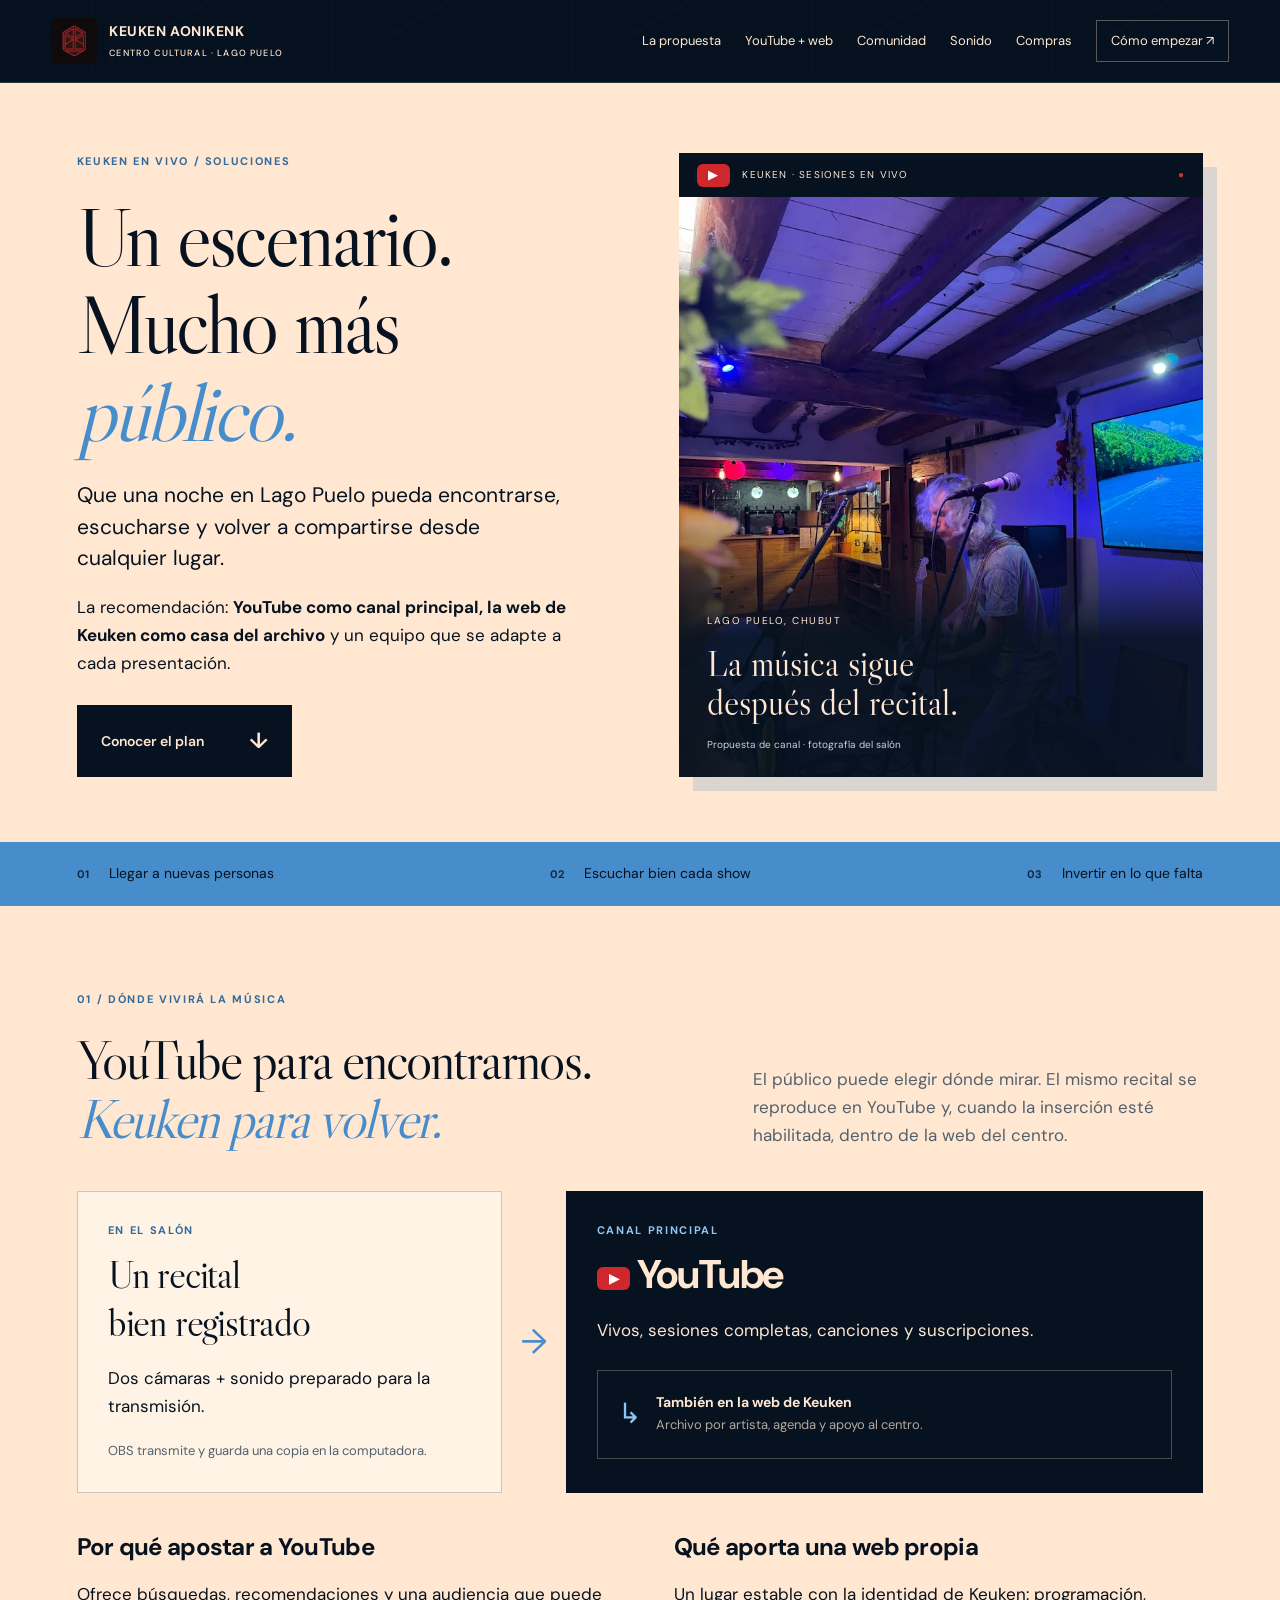
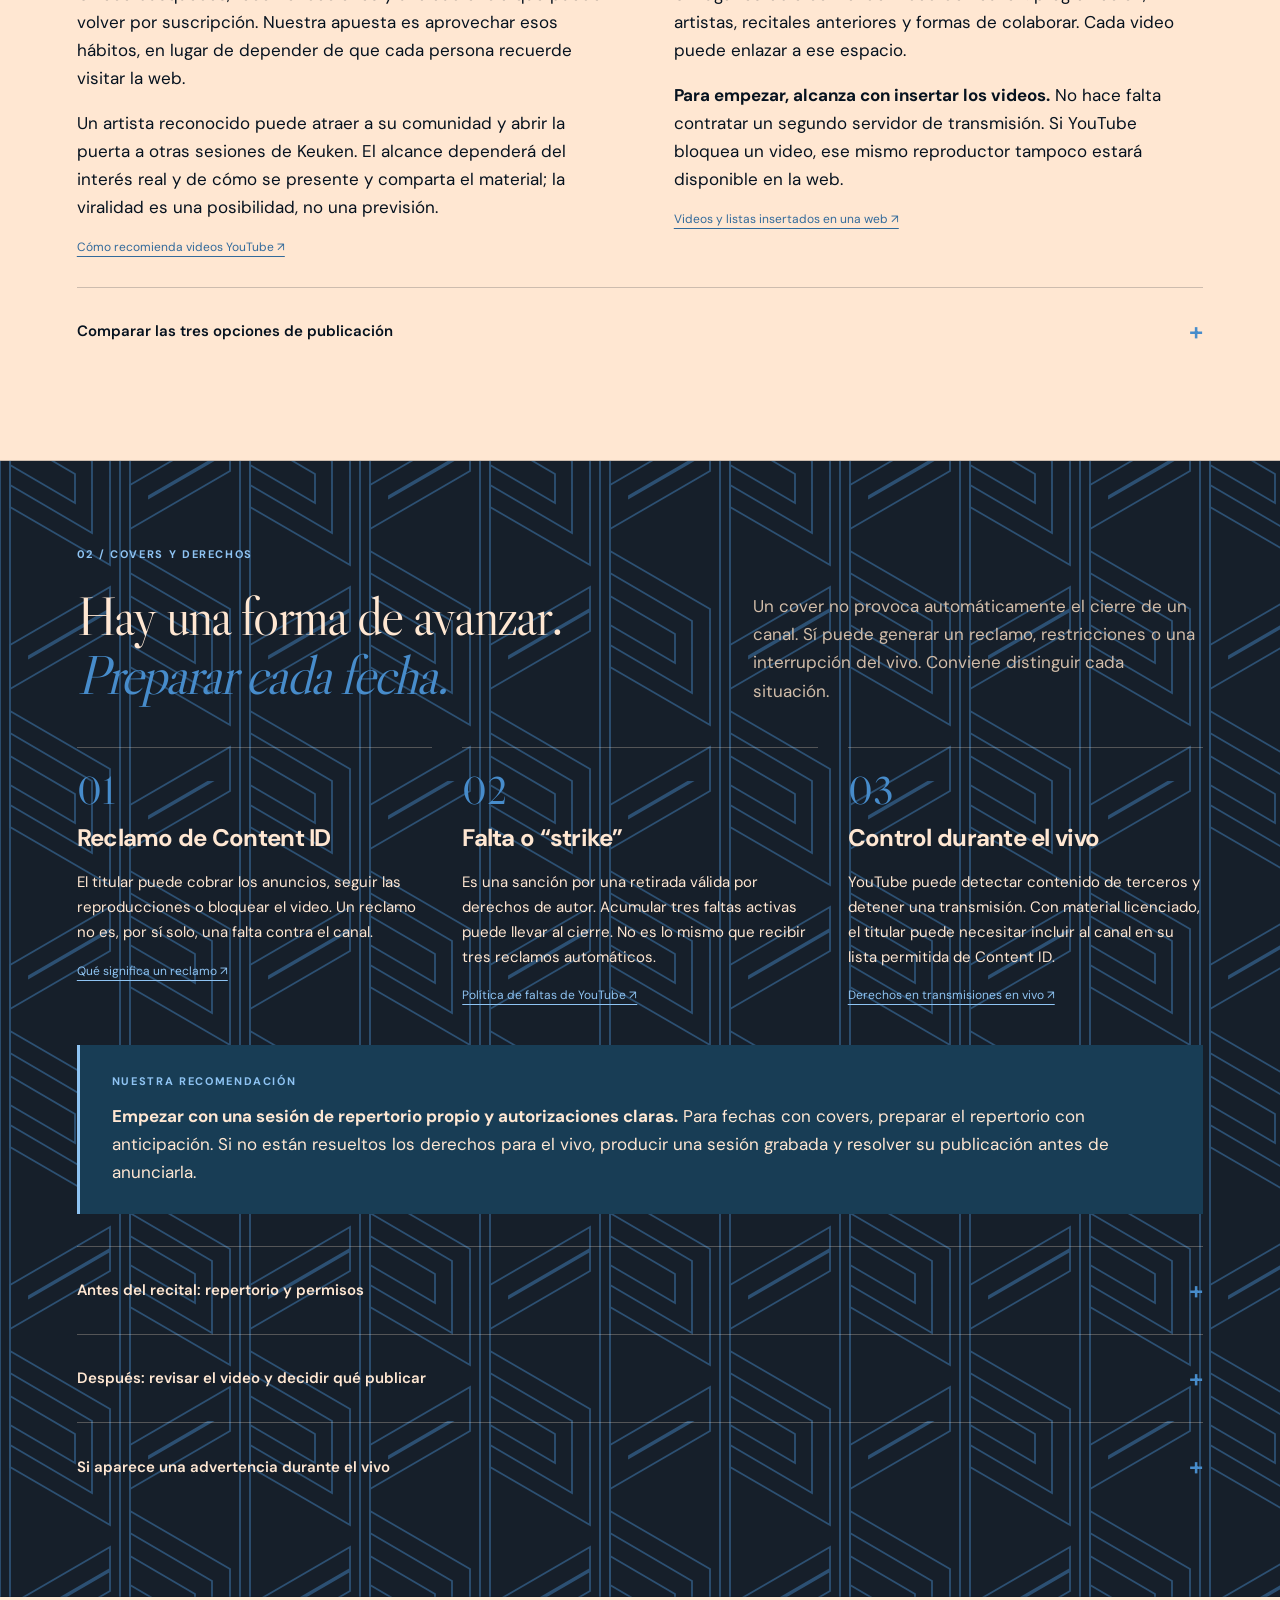
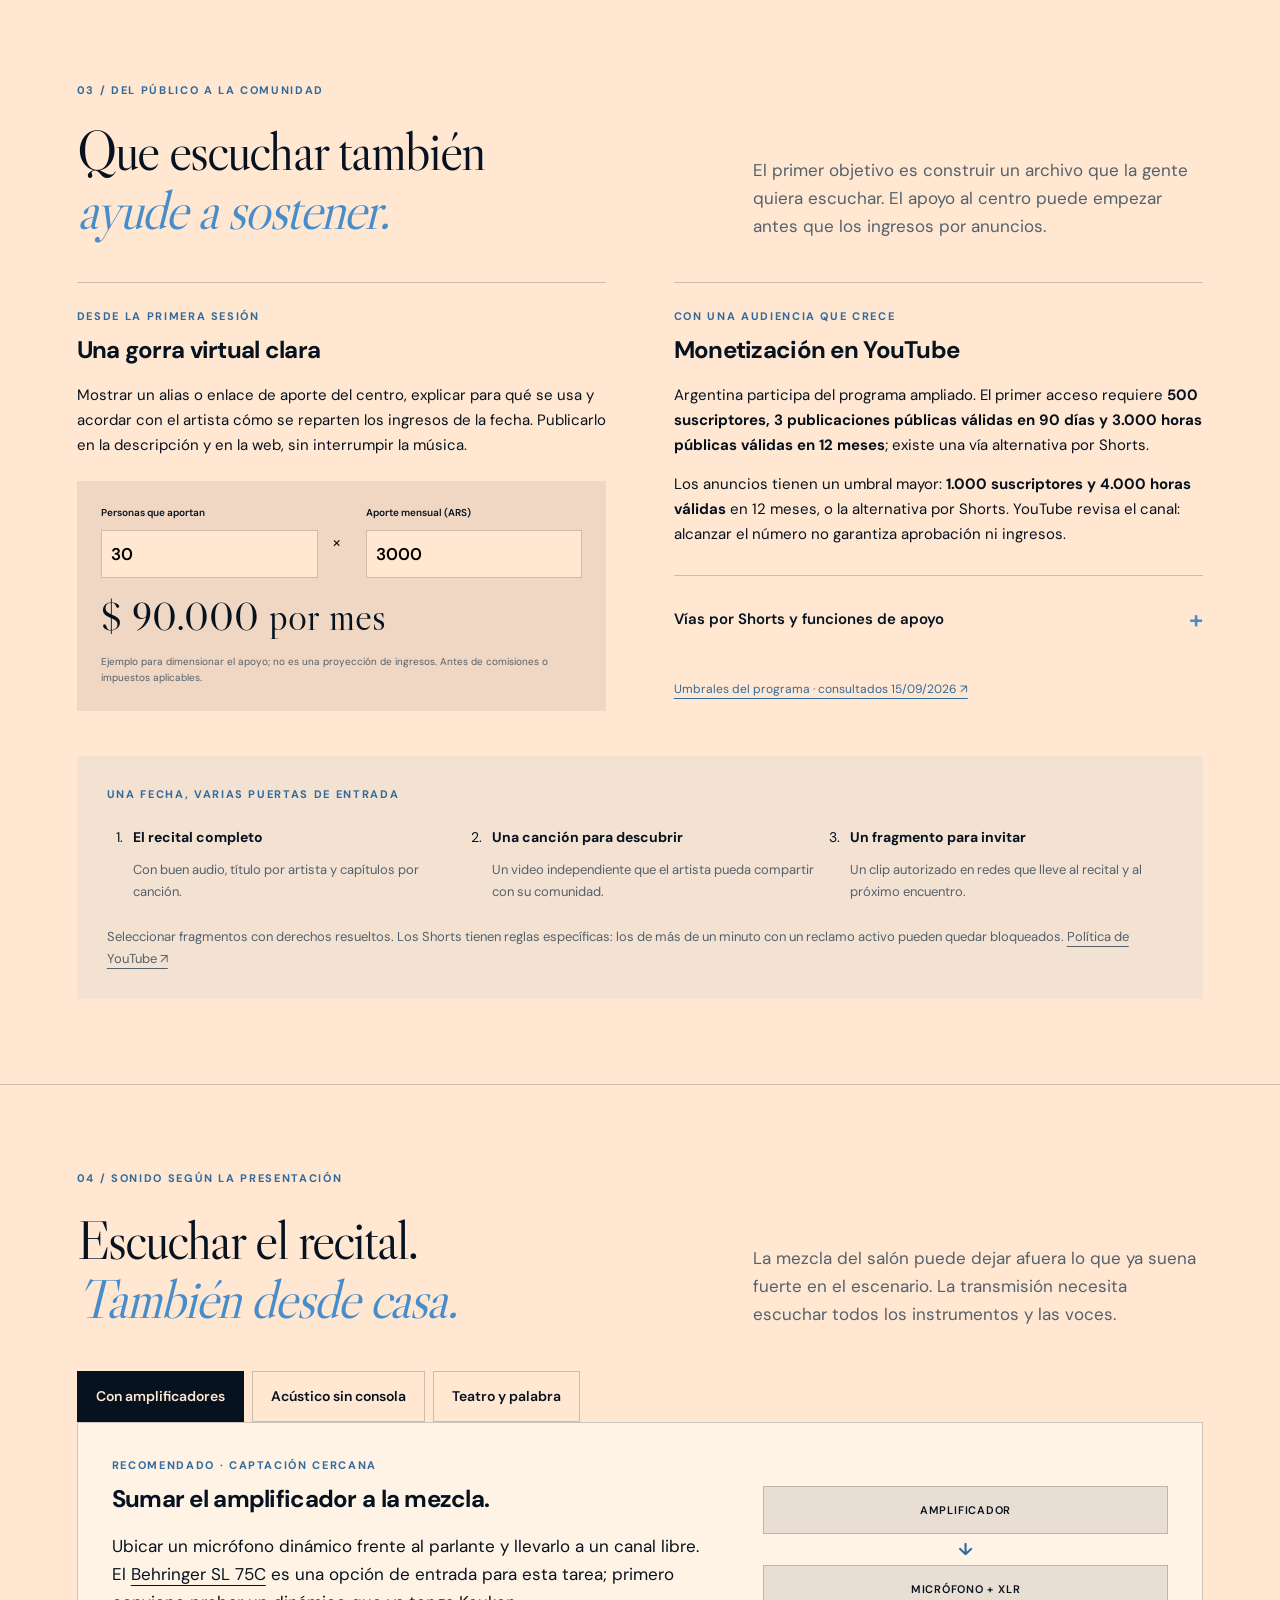
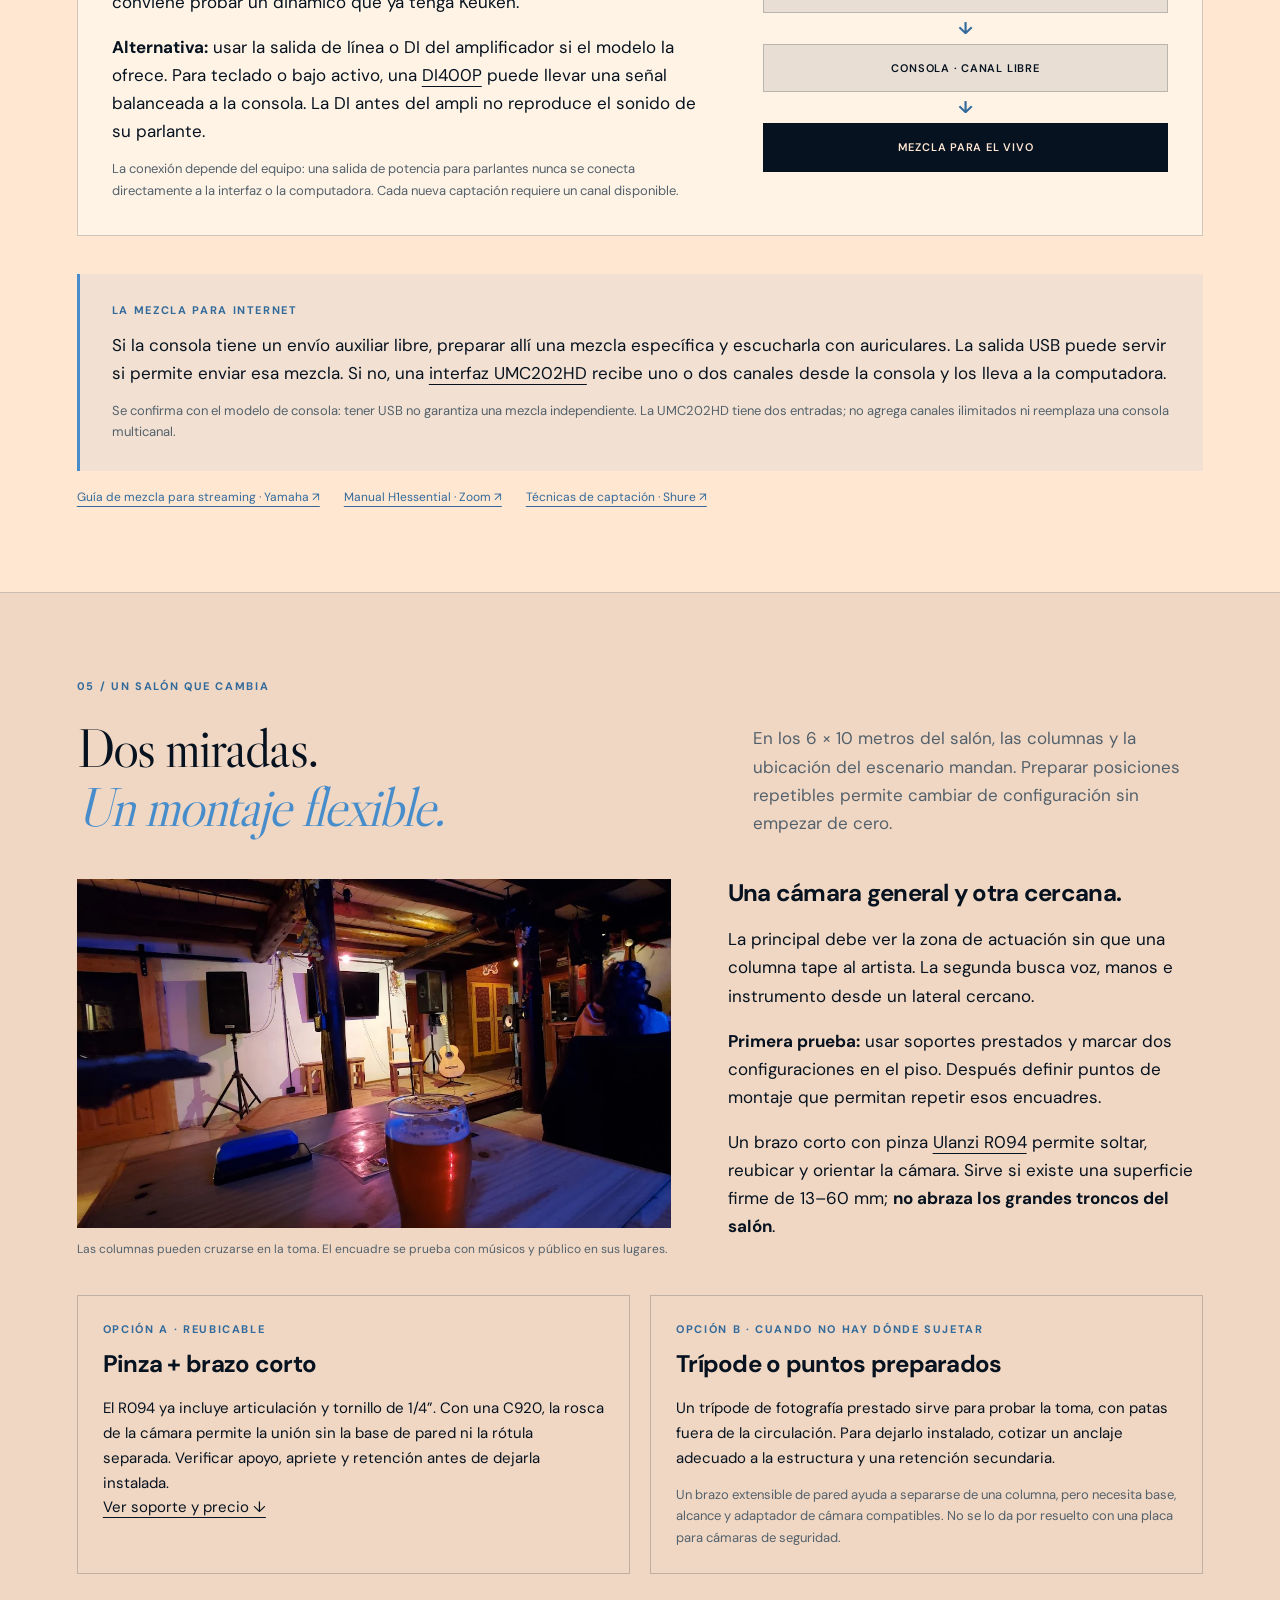
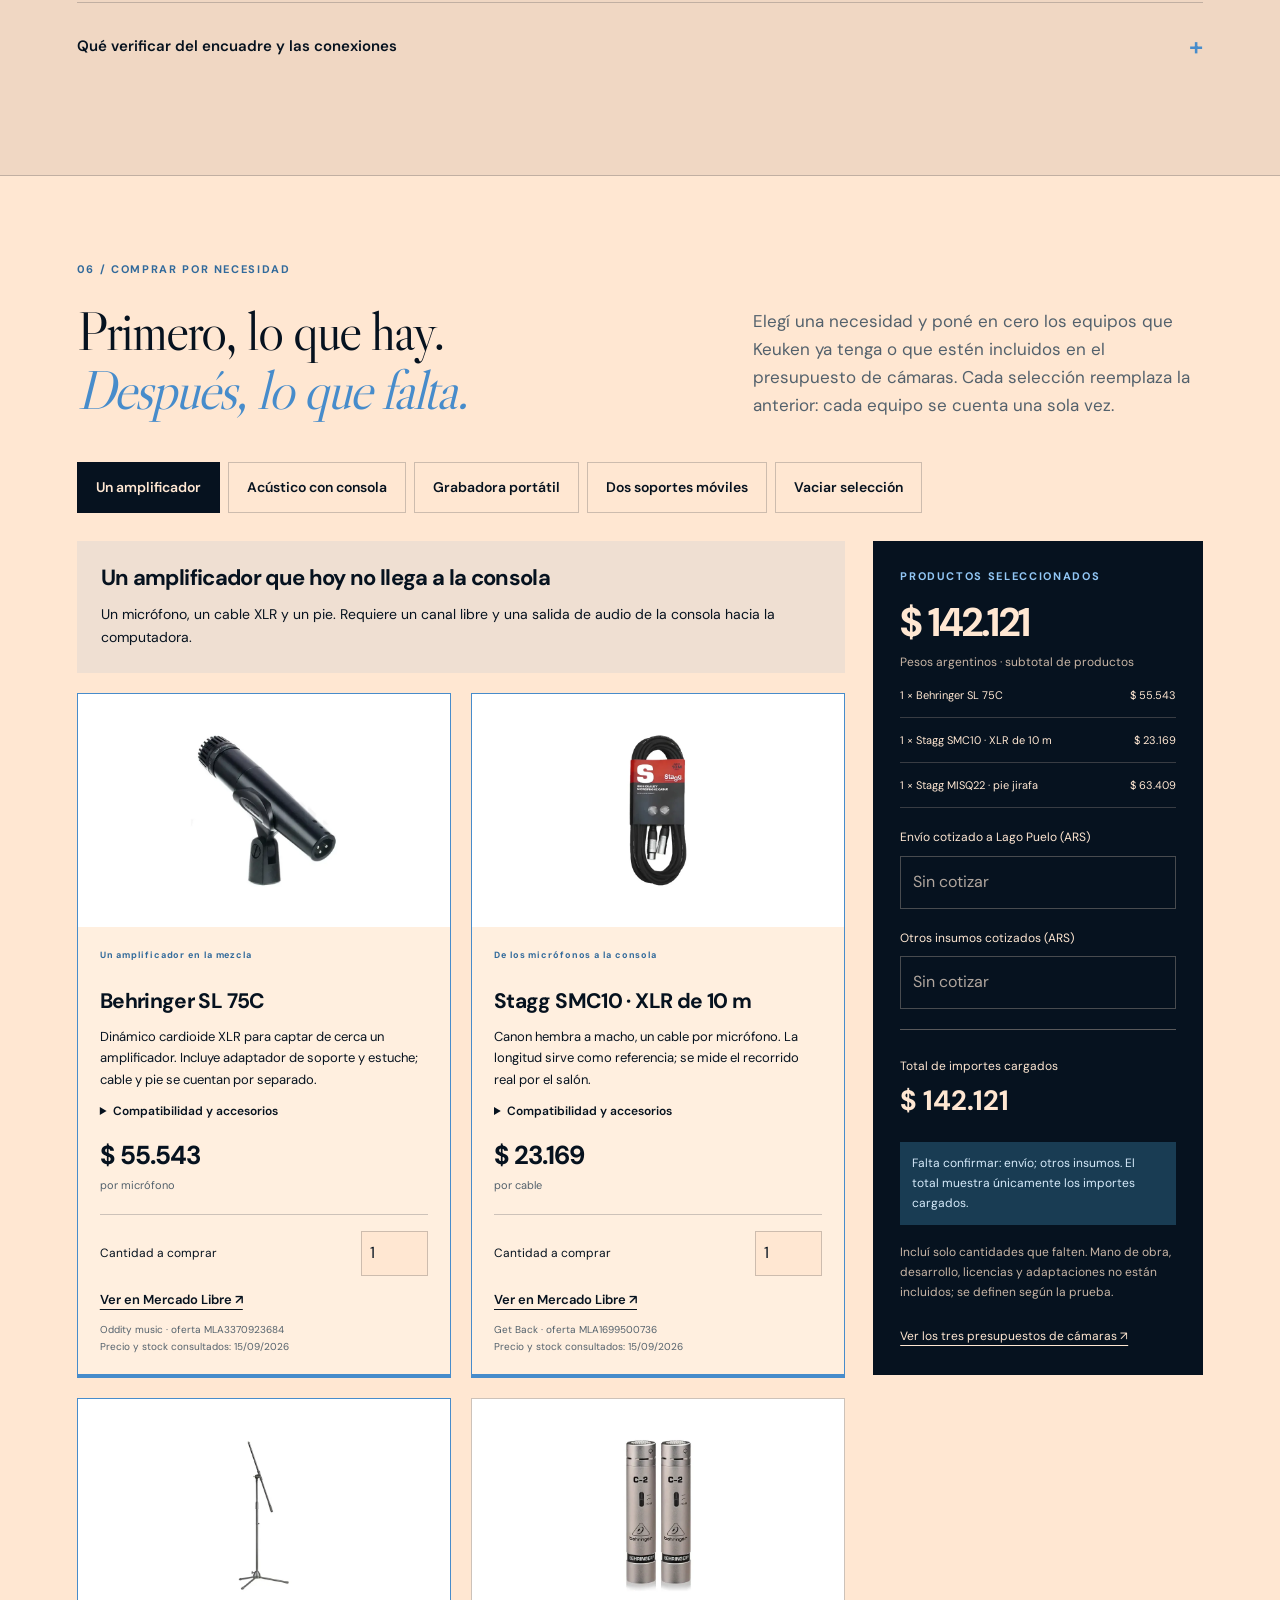
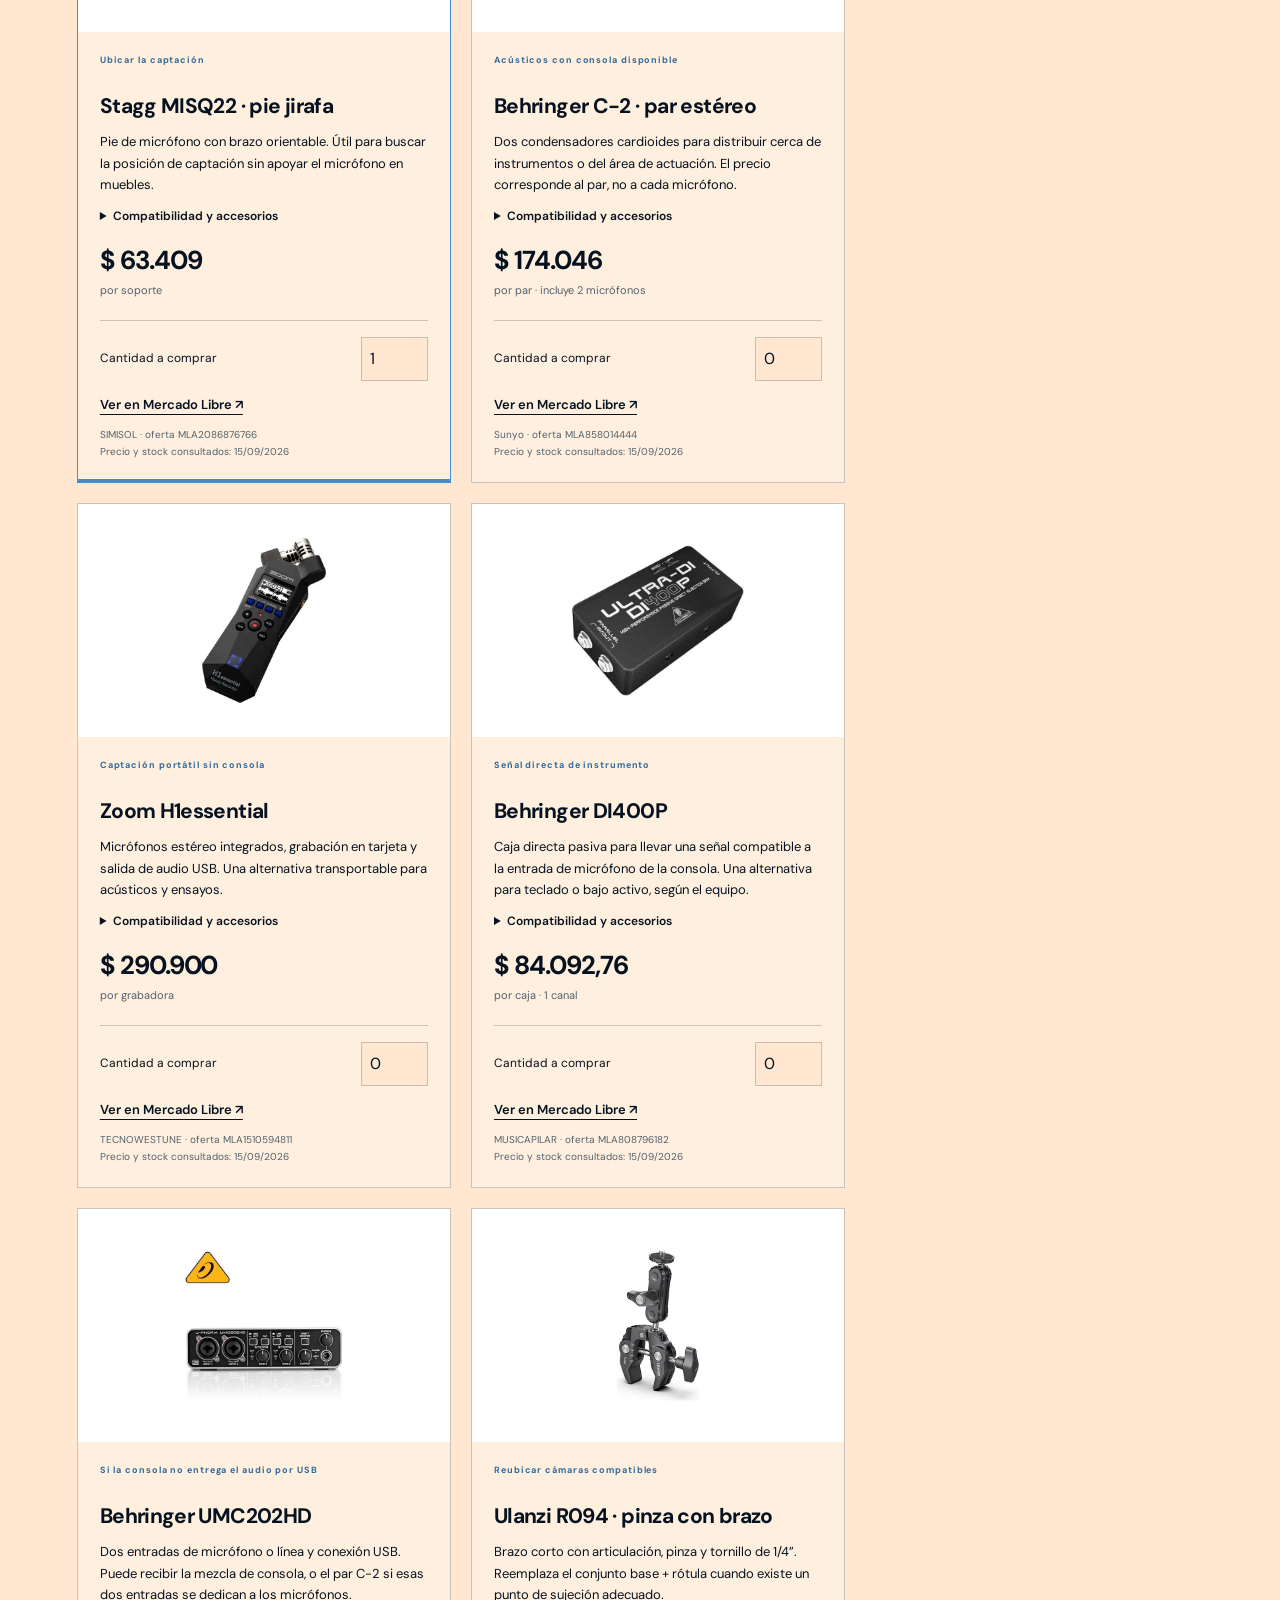
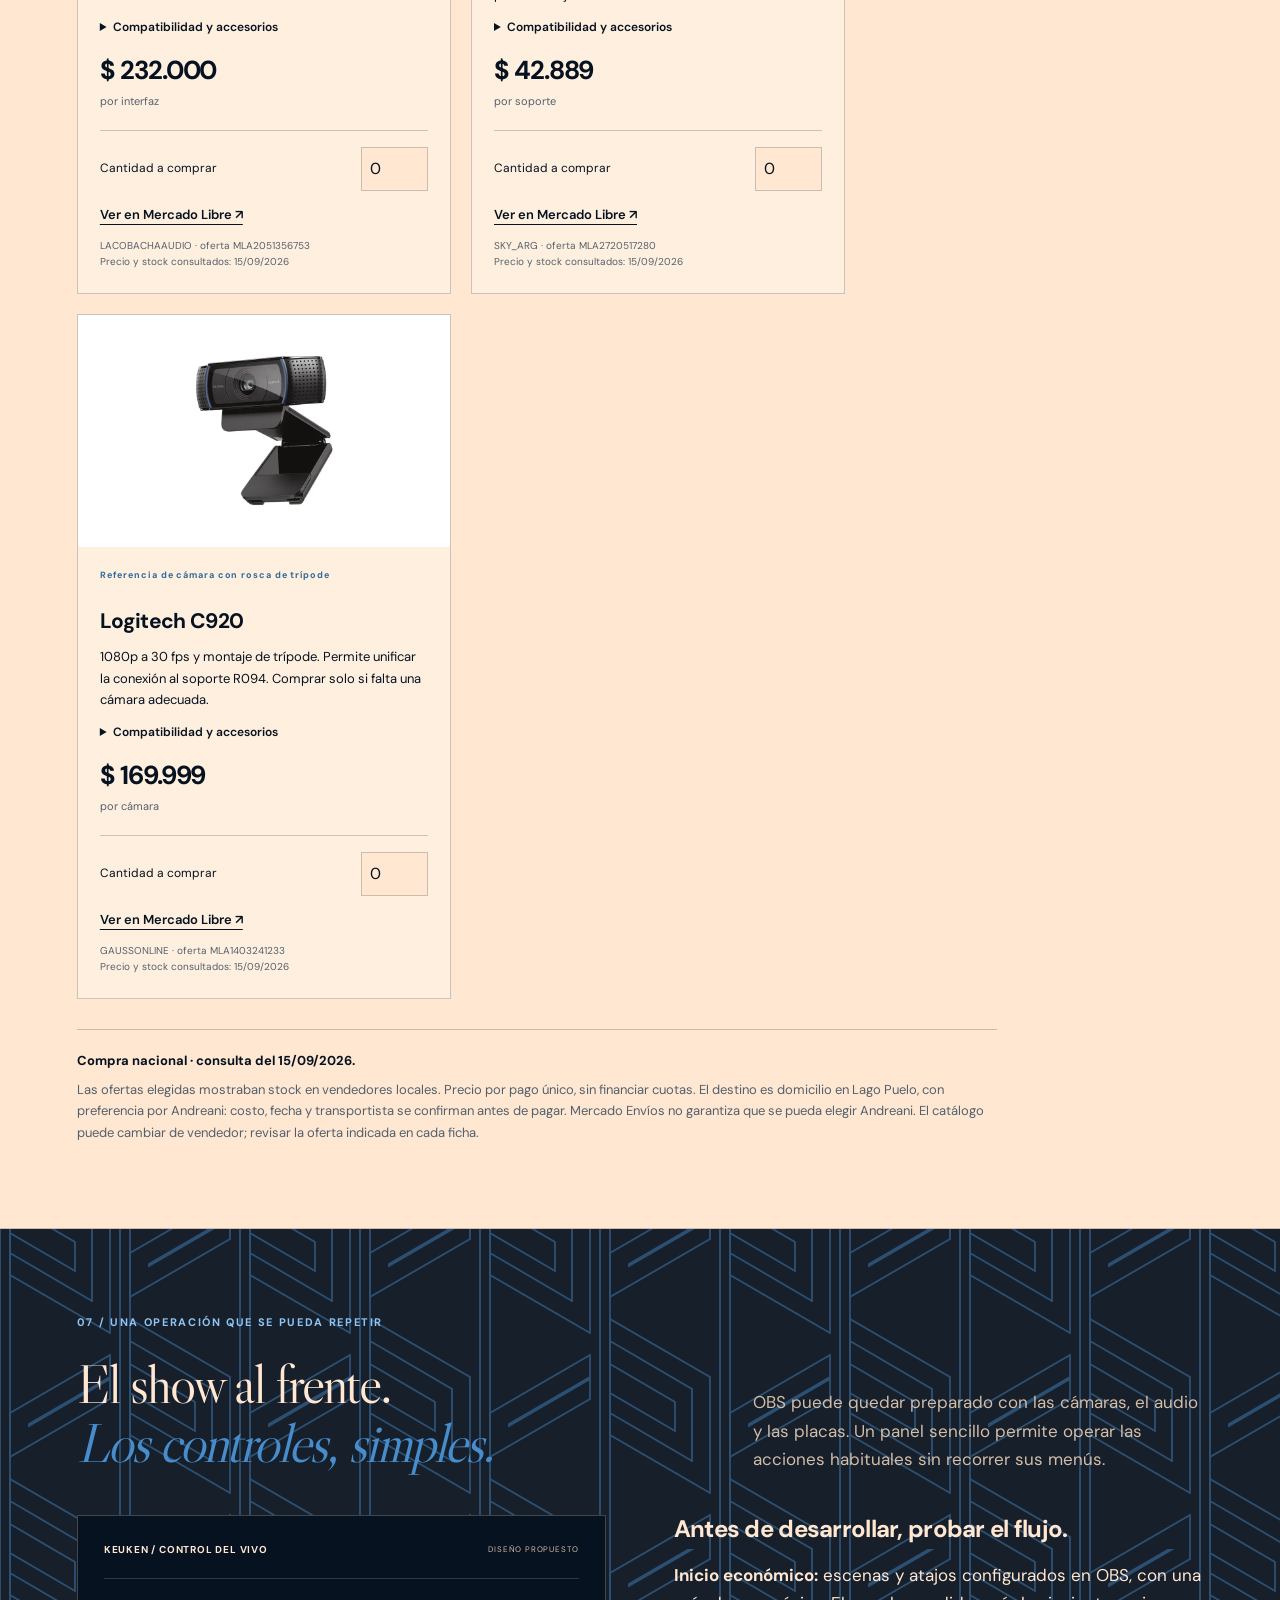
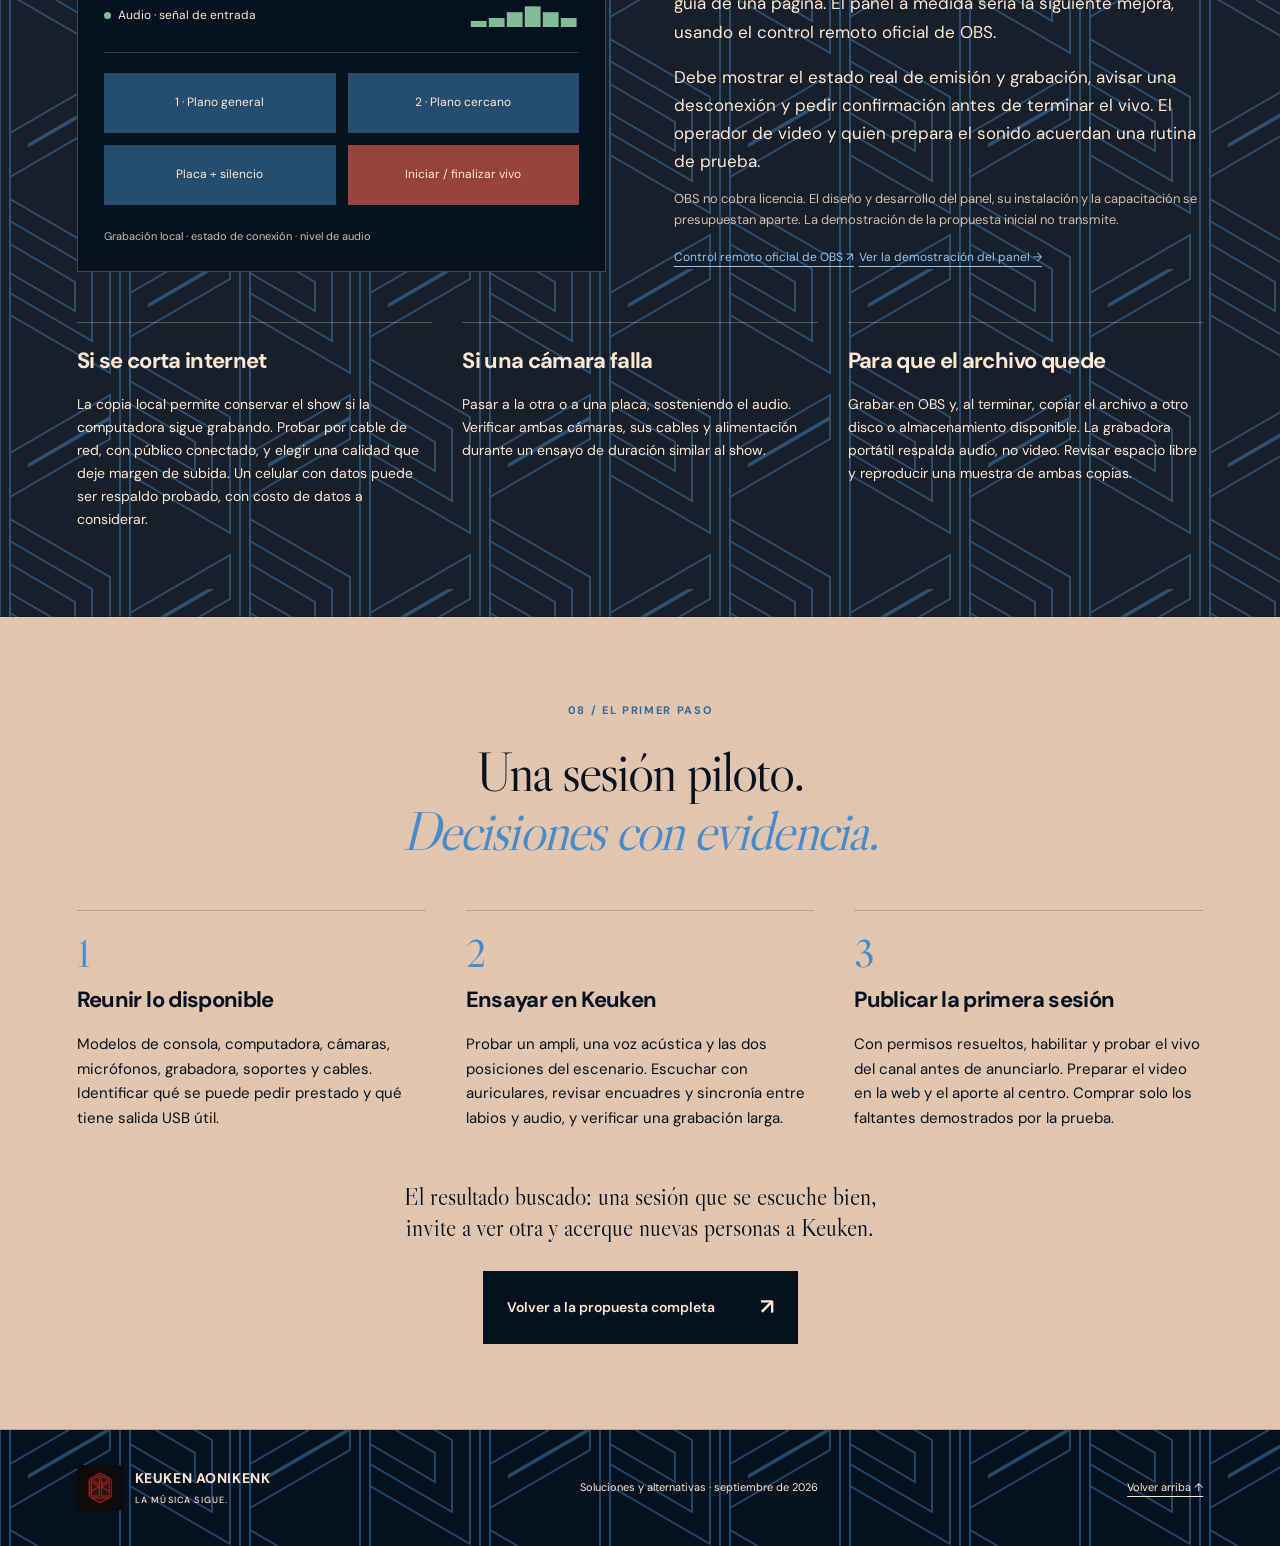
==== soluciones/index.html @ 09469217 "Add client solutions page with YouTube strategy and modular budgets" ====
<!doctype html>
<html lang="es">
<head>
  <meta charset="UTF-8"><meta name="viewport" content="width=device-width, initial-scale=1">
  <title>Keuken en vivo · Soluciones para empezar y crecer</title>
  <meta name="description" content="YouTube y la web de Keuken, sonido para cada presentación, cámaras móviles y compras por necesidad. Una propuesta para compartir la cultura de Lago Puelo.">
  <meta property="og:title" content="Keuken en vivo · Soluciones para empezar y crecer"><meta property="og:description" content="Un canal para llegar más lejos. Un plan para hacerlo posible."><meta property="og:image" content="https://nikoalerce.github.io/keuken-aonikenk-propuesta/assets/salon-show.webp">
  <link rel="icon" href="../assets/logo.jpg"><link rel="stylesheet" href="soluciones.css?v=20260915"><script src="soluciones.js?v=20260915" defer></script>
</head>
<body>
<a class="skip" href="#recomendacion">Ir a la recomendación</a>
<header class="site-header"><a class="brand" href="../"><img src="../assets/logo.jpg" alt=""><span>KEUKEN AONIKENK<small>CENTRO CULTURAL · LAGO PUELO</small></span></a><nav aria-label="Principal"><a href="../">La propuesta</a><a href="#destino">YouTube + web</a><a href="#comunidad">Comunidad</a><a href="#sonido">Sonido</a><a href="#compras">Compras</a><a class="nav-cta" href="#prueba">Cómo empezar ↗</a></nav></header>
<main>
  <section class="hero" id="recomendacion">
    <div class="hero-copy"><p class="eyebrow">KEUKEN EN VIVO / SOLUCIONES</p><h1>Un escenario.<br>Mucho más<br><em>público.</em></h1><p class="lead">Que una noche en Lago Puelo pueda encontrarse, escucharse y volver a compartirse desde cualquier lugar.</p><p>La recomendación: <strong>YouTube como canal principal, la web de Keuken como casa del archivo</strong> y un equipo que se adapte a cada presentación.</p><a class="button" href="#destino">Conocer el plan <span>↓</span></a></div>
    <figure class="hero-film"><div class="film-top"><span class="youtube-mark" aria-hidden="true">▶</span><span>KEUKEN · SESIONES EN VIVO</span><span class="film-dot" aria-hidden="true">●</span></div><img src="../assets/salon-show.webp" alt="Un músico se presenta en el escenario de Keuken, entre vigas de madera y luces de color"><figcaption><span>LAGO PUELO, CHUBUT</span><strong>La música sigue<br>después del recital.</strong><span class="film-tag">Propuesta de canal · fotografía del salón</span></figcaption></figure>
  </section>
  <div class="promise-strip"><span><b>01</b> Llegar a nuevas personas</span><span><b>02</b> Escuchar bien cada show</span><span><b>03</b> Invertir en lo que falta</span></div>

  <section class="section" id="destino">
    <div class="section-head"><div><p class="eyebrow">01 / DÓNDE VIVIRÁ LA MÚSICA</p><h2>YouTube para encontrarnos.<br><em>Keuken para volver.</em></h2></div><p>El público puede elegir dónde mirar. El mismo recital se reproduce en YouTube y, cuando la inserción esté habilitada, dentro de la web del centro.</p></div>
    <div class="distribution"><article class="distribution-origin"><span class="label">EN EL SALÓN</span><h3>Un recital<br>bien registrado</h3><p>Dos cámaras + sonido preparado para la transmisión.</p><span class="small">OBS transmite y guarda una copia en la computadora.</span></article><div class="distribution-arrow" aria-hidden="true">→</div><article class="distribution-main"><span class="label">CANAL PRINCIPAL</span><h3><span class="youtube-mark" aria-hidden="true">▶</span> YouTube</h3><p>Vivos, sesiones completas, canciones y suscripciones.</p><div class="mini-embed"><span aria-hidden="true">↳</span><div><b>También en la web de Keuken</b><span>Archivo por artista, agenda y apoyo al centro.</span></div></div></article></div>
    <div class="two-col reasoning"><div><h3>Por qué apostar a YouTube</h3><p>Ofrece búsquedas, recomendaciones y una audiencia que puede volver por suscripción. Nuestra apuesta es aprovechar esos hábitos, en lugar de depender de que cada persona recuerde visitar la web.</p><p>Un artista reconocido puede atraer a su comunidad y abrir la puerta a otras sesiones de Keuken. El alcance dependerá del interés real y de cómo se presente y comparta el material; la viralidad es una posibilidad, no una previsión.</p><a class="source" href="https://support.google.com/youtube/answer/16089387?hl=es" target="_blank" rel="noopener noreferrer">Cómo recomienda videos YouTube ↗</a></div><div><h3>Qué aporta una web propia</h3><p>Un lugar estable con la identidad de Keuken: programación, artistas, recitales anteriores y formas de colaborar. Cada video puede enlazar a ese espacio.</p><p><strong>Para empezar, alcanza con insertar los videos.</strong> No hace falta contratar un segundo servidor de transmisión. Si YouTube bloquea un video, ese mismo reproductor tampoco estará disponible en la web.</p><a class="source" href="https://support.google.com/youtube/answer/171780?hl=es" target="_blank" rel="noopener noreferrer">Videos y listas insertados en una web ↗</a></div></div>
    <details class="detail"><summary>Comparar las tres opciones de publicación <span>+</span></summary><div class="option-grid"><article><span class="label">INICIO MÍNIMO</span><h3>Solo YouTube</h3><p>Sin una tarifa de alojamiento de video para el canal. Rápido de poner en marcha; el archivo y la identidad dependen de la plataforma.</p></article><article class="recommended"><span class="label">RECOMENDADA</span><h3>YouTube + web</h3><p>Conserva la circulación en YouTube y reúne las sesiones en Keuken. La web agrega diseño y mantenimiento; insertar el video no duplica el costo de transmisión.</p></article><article><span class="label">UNA ETAPA POSTERIOR</span><h3>Video independiente</h3><p>Un proveedor como Cloudflare Stream permite un reproductor propio. Suma operación y cobro por almacenamiento y audiencia. Los derechos de la música siguen siendo necesarios.</p><p class="small">Ejemplo: 200 personas mirando 120 minutos = 24.000 minutos entregados, unos <b>USD 24</b> + un bloque de almacenamiento de <b>USD 5/mes</b>. Impuestos, desarrollo y reproducciones posteriores aparte.</p><a class="source" href="https://developers.cloudflare.com/stream/pricing/" target="_blank" rel="noopener noreferrer">Tarifas de Cloudflare Stream ↗</a></article></div></details>
  </section>

  <section class="section dark" id="derechos">
    <div class="section-head"><div><p class="eyebrow">02 / COVERS Y DERECHOS</p><h2>Hay una forma de avanzar.<br><em>Preparar cada fecha.</em></h2></div><p>Un cover no provoca automáticamente el cierre de un canal. Sí puede generar un reclamo, restricciones o una interrupción del vivo. Conviene distinguir cada situación.</p></div>
    <div class="rights-grid"><article><span class="number">01</span><h3>Reclamo de Content ID</h3><p>El titular puede cobrar los anuncios, seguir las reproducciones o bloquear el video. Un reclamo no es, por sí solo, una falta contra el canal.</p><a class="source" href="https://support.google.com/youtube/answer/6013276?hl=es" target="_blank" rel="noopener noreferrer">Qué significa un reclamo ↗</a></article><article><span class="number">02</span><h3>Falta o “strike”</h3><p>Es una sanción por una retirada válida por derechos de autor. Acumular tres faltas activas puede llevar al cierre. No es lo mismo que recibir tres reclamos automáticos.</p><a class="source" href="https://support.google.com/youtube/answer/2814000?hl=es" target="_blank" rel="noopener noreferrer">Política de faltas de YouTube ↗</a></article><article><span class="number">03</span><h3>Control durante el vivo</h3><p>YouTube puede detectar contenido de terceros y detener una transmisión. Con material licenciado, el titular puede necesitar incluir al canal en su lista permitida de Content ID.</p><a class="source" href="https://support.google.com/youtube/answer/3367684?hl=es-419" target="_blank" rel="noopener noreferrer">Derechos en transmisiones en vivo ↗</a></article></div>
    <div class="recommendation"><span class="label">NUESTRA RECOMENDACIÓN</span><p><strong>Empezar con una sesión de repertorio propio y autorizaciones claras.</strong> Para fechas con covers, preparar el repertorio con anticipación. Si no están resueltos los derechos para el vivo, producir una sesión grabada y resolver su publicación antes de anunciarla.</p></div>
    <div class="accordion-stack">
      <details class="detail"><summary>Antes del recital: repertorio y permisos <span>+</span></summary><div class="detail-body"><p>Pedir la lista de canciones e identificar originales, covers y pistas grabadas. Acordar con los artistas la grabación, publicación, fragmentos promocionales y eventual monetización; confirmar además los permisos de compositores, editoriales o dueños de las pistas cuando corresponda.</p><p>La autorización del intérprete no siempre cubre la composición. Incluso una canción propia puede estar registrada por una distribuidora: coordinar también con ella la transmisión. Para la espera y el intervalo, usar música propia autorizada o una licencia adecuada.</p><a class="source" href="https://support.google.com/youtube/answer/2490020?hl=es" target="_blank" rel="noopener noreferrer">Derechos necesarios para monetizar ↗</a></div></details>
      <details class="detail"><summary>Después: revisar el video y decidir qué publicar <span>+</span></summary><div class="detail-body"><p>Subir la grabación autorizada como privada, revisar las comprobaciones de YouTube y mirar las restricciones antes de publicarla. Ese chequeo ayuda a detectar problemas, pero no concede una licencia ni impide futuros reclamos.</p><p>Si un reclamo válido permite que el video siga visible, puede convenir conservarlo aunque los anuncios beneficien al titular. Si está bloqueado, resolver permisos o retirar el tramo afectado. Impugnar solo con fundamentos y documentación.</p><p>Algunos covers pueden compartir ingresos si el canal está en el programa de socios y el editor los declara aptos. No se aplica a todos los covers ni garantiza permiso para transmitirlos en vivo.</p><a class="source" href="https://support.google.com/youtube/answer/3301938?hl=es" target="_blank" rel="noopener noreferrer">Ingresos compartidos en covers ↗</a> <a class="source" href="https://support.google.com/youtubecreatorstudio/answer/57407?hl=es" target="_blank" rel="noopener noreferrer">Comprobaciones al subir videos ↗</a></div></details>
      <details class="detail"><summary>Si aparece una advertencia durante el vivo <span>+</span></summary><div class="detail-body"><p>El operador pasa a una placa de pausa y corta el audio del contenido señalado. Revisa YouTube Studio y continúa únicamente cuando la situación se haya resuelto. La grabación local se conserva para evaluar después qué puede publicarse.</p><p>Desactivar los anuncios, dar crédito al autor o emitir desde otra web no reemplaza los permisos. La solución propuesta es gestionar el repertorio y los derechos.</p><a class="source" href="https://support.google.com/youtube/answer/2797449?hl=es" target="_blank" rel="noopener noreferrer">Mitos sobre derechos de autor ↗</a></div></details>
    </div>
  </section>

  <section class="section" id="comunidad">
    <div class="section-head"><div><p class="eyebrow">03 / DEL PÚBLICO A LA COMUNIDAD</p><h2>Que escuchar también<br><em>ayude a sostener.</em></h2></div><p>El primer objetivo es construir un archivo que la gente quiera escuchar. El apoyo al centro puede empezar antes que los ingresos por anuncios.</p></div>
    <div class="funding-grid"><article><span class="label">DESDE LA PRIMERA SESIÓN</span><h3>Una gorra virtual clara</h3><p>Mostrar un alias o enlace de aporte del centro, explicar para qué se usa y acordar con el artista cómo se reparten los ingresos de la fecha. Publicarlo en la descripción y en la web, sin interrumpir la música.</p><div class="funding-calc"><label for="supporters">Personas que aportan<input id="supporters" type="number" min="0" max="100000" step="1" value="30"></label><span aria-hidden="true">×</span><label for="contribution">Aporte mensual (ARS)<input id="contribution" type="number" min="0" max="1000000" step="100" value="3000"></label><output id="support-total">$90.000 por mes</output><small>Ejemplo para dimensionar el apoyo; no es una proyección de ingresos. Antes de comisiones o impuestos aplicables.</small></div></article><article><span class="label">CON UNA AUDIENCIA QUE CRECE</span><h3>Monetización en YouTube</h3><p>Argentina participa del programa ampliado. El primer acceso requiere <strong>500 suscriptores, 3 publicaciones públicas válidas en 90 días y 3.000 horas públicas válidas en 12 meses</strong>; existe una vía alternativa por Shorts.</p><p>Los anuncios tienen un umbral mayor: <strong>1.000 suscriptores y 4.000 horas válidas</strong> en 12 meses, o la alternativa por Shorts. YouTube revisa el canal: alcanzar el número no garantiza aprobación ni ingresos.</p><details class="detail"><summary>Vías por Shorts y funciones de apoyo <span>+</span></summary><div class="detail-body"><p>Acceso inicial: 500 suscriptores, 3 publicaciones válidas en 90 días y 3 millones de vistas de Shorts válidas en 90 días. Para anuncios: 1.000 suscriptores y 10 millones de vistas de Shorts válidas en 90 días.</p><p>Super Chat, miembros y otras funciones tienen requisitos adicionales. Los canales con muchos videos reclamados por música pueden no ser aptos para membresías. Conviene sostener también contenido original autorizado y aportes externos.</p><a class="source" href="https://support.google.com/youtube/answer/7636690?hl=es" target="_blank" rel="noopener noreferrer">Requisitos para miembros del canal ↗</a></div></details><a class="source" href="https://support.google.com/youtube/answer/13429240?hl=es" target="_blank" rel="noopener noreferrer">Umbrales del programa · consultados 15/09/2026 ↗</a></article></div>
    <div class="release-plan"><span class="label">UNA FECHA, VARIAS PUERTAS DE ENTRADA</span><ol><li><b>El recital completo</b><span>Con buen audio, título por artista y capítulos por canción.</span></li><li><b>Una canción para descubrir</b><span>Un video independiente que el artista pueda compartir con su comunidad.</span></li><li><b>Un fragmento para invitar</b><span>Un clip autorizado en redes que lleve al recital y al próximo encuentro.</span></li></ol><p class="small">Seleccionar fragmentos con derechos resueltos. Los Shorts tienen reglas específicas: los de más de un minuto con un reclamo activo pueden quedar bloqueados. <a href="https://support.google.com/youtube/answer/6013276?hl=es" target="_blank" rel="noopener noreferrer">Política de YouTube ↗</a></p></div>
  </section>

  <section class="section" id="sonido">
    <div class="section-head"><div><p class="eyebrow">04 / SONIDO SEGÚN LA PRESENTACIÓN</p><h2>Escuchar el recital.<br><em>También desde casa.</em></h2></div><p>La mezcla del salón puede dejar afuera lo que ya suena fuerte en el escenario. La transmisión necesita escuchar todos los instrumentos y las voces.</p></div>
    <div class="audio-tabs" role="tablist" aria-label="Tipo de presentación"><button type="button" id="tab-amplis" role="tab" aria-selected="true" aria-controls="audio-amplis" data-audio="amplis">Con amplificadores</button><button type="button" id="tab-acustico" role="tab" aria-selected="false" tabindex="-1" aria-controls="audio-acustico" data-audio="acustico">Acústico sin consola</button><button type="button" id="tab-teatro" role="tab" aria-selected="false" tabindex="-1" aria-controls="audio-teatro" data-audio="teatro">Teatro y palabra</button></div>
    <article class="audio-panel" id="audio-amplis" role="tabpanel" aria-labelledby="tab-amplis"><div><span class="label">RECOMENDADO · CAPTACIÓN CERCANA</span><h3>Sumar el amplificador a la mezcla.</h3><p>Ubicar un micrófono dinámico frente al parlante y llevarlo a un canal libre. El <a href="#producto-sl75c">Behringer SL 75C</a> es una opción de entrada para esta tarea; primero conviene probar un dinámico que ya tenga Keuken.</p><p><strong>Alternativa:</strong> usar la salida de línea o DI del amplificador si el modelo la ofrece. Para teclado o bajo activo, una <a href="#producto-di400p">DI400P</a> puede llevar una señal balanceada a la consola. La DI antes del ampli no reproduce el sonido de su parlante.</p><p class="small">La conexión depende del equipo: una salida de potencia para parlantes nunca se conecta directamente a la interfaz o la computadora. Cada nueva captación requiere un canal disponible.</p></div><div class="sound-route" aria-label="Recorrido del audio"><span>AMPLIFICADOR</span><b>↓</b><span>MICRÓFONO + XLR</span><b>↓</b><span>CONSOLA · CANAL LIBRE</span><b>↓</b><span class="route-final">MEZCLA PARA EL VIVO</span></div></article>
    <article class="audio-panel" id="audio-acustico" role="tabpanel" aria-labelledby="tab-acustico" hidden><div><span class="label">RECOMENDADO · EQUIPO PRESTADO PARA LA PRUEBA</span><h3>Capturar el encuentro, cerca de los músicos.</h3><p>Probar una grabadora estéreo delante de la presentación, lejos de la barra y de las conversaciones. La <a href="#producto-h1">Zoom H1essential</a> puede enviar audio por USB a la computadora y grabar en su tarjeta al mismo tiempo.</p><p><strong>Alternativa si ya hay consola:</strong> un <a href="#producto-c2">par Behringer C-2</a>, con dos entradas de micrófono y alimentación phantom de 48 V. Permite ubicar las captaciones por separado; requiere cables y soportes.</p><p class="small">No se compran las dos opciones para resolver la misma necesidad. La grabadora necesita tarjeta compatible, cable USB de datos, alimentación y un soporte; se revisa qué accesorios ya hay.</p></div><div class="sound-route"><span>MÚSICOS EN ACÚSTICO</span><b>↓</b><span>GRABADORA ESTÉREO CERCANA</span><b>↓</b><span class="route-final">USB → OBS</span><span>TARJETA → COPIA DE AUDIO</span></div></article>
    <article class="audio-panel" id="audio-teatro" role="tabpanel" aria-labelledby="tab-teatro" hidden><div><span class="label">RECOMENDADO · ENSAYAR CON LA OBRA</span><h3>La prioridad es entender cada palabra.</h3><p>Para narración en un punto fijo, aprovechar un micrófono cercano. En una escena con movimiento, probar el <a href="#producto-c2">par C-2</a> o una <a href="#producto-h1">grabadora estéreo</a> cerca del área de actuación y escuchar la grabación con auriculares.</p><p><strong>Si las voces quedan lejos:</strong> alquilar o pedir prestados micrófonos de diadema o solapa adecuados para esa obra. Elegirlos según cantidad de actores y movimiento; no comprar un sistema inalámbrico genérico antes de ese ensayo.</p><p class="small">Un micrófono ambiente registra el entorno; no separa mágicamente la voz del público ni de la reverberación. Si la palabra no se entiende en la prueba, esa captación no alcanza.</p></div><div class="sound-route"><span>ENSAYO CON VOCES REALES</span><b>↓</b><span>MICRÓFONOS CERCA DE LA ACCIÓN</span><b>↓</b><span>ESCUCHA CON AURICULARES</span><b>↓</b><span class="route-final">AJUSTAR O ALQUILAR SEGÚN LA OBRA</span></div></article>
    <div class="recommendation light"><span class="label">LA MEZCLA PARA INTERNET</span><p>Si la consola tiene un envío auxiliar libre, preparar allí una mezcla específica y escucharla con auriculares. La salida USB puede servir si permite enviar esa mezcla. Si no, una <a href="#producto-umc">interfaz UMC202HD</a> recibe uno o dos canales desde la consola y los lleva a la computadora.</p><p class="small">Se confirma con el modelo de consola: tener USB no garantiza una mezcla independiente. La UMC202HD tiene dos entradas; no agrega canales ilimitados ni reemplaza una consola multicanal.</p></div>
    <p class="sources-row"><a class="source" href="https://www.yamaha.com/US/houseofworship/downloadables/Audio-System-How-to-Guides/Livestream-Sound-Guide.pdf" target="_blank" rel="noopener noreferrer">Guía de mezcla para streaming · Yamaha ↗</a><a class="source" href="https://zoomcorp.com/media/documents/E_H1essential_rev2.pdf" target="_blank" rel="noopener noreferrer">Manual H1essential · Zoom ↗</a><a class="source" href="https://www.shure.com/damfiles/default/global/documents/publications/en/performance-production/microphone_techniques_for_recording_english.pdf-bb0469316afdb6118691d2f3f5e3ff01.pdf" target="_blank" rel="noopener noreferrer">Técnicas de captación · Shure ↗</a></p>
  </section>

  <section class="section tinted" id="montaje">
    <div class="section-head"><div><p class="eyebrow">05 / UN SALÓN QUE CAMBIA</p><h2>Dos miradas.<br><em>Un montaje flexible.</em></h2></div><p>En los 6 × 10 metros del salón, las columnas y la ubicación del escenario mandan. Preparar posiciones repetibles permite cambiar de configuración sin empezar de cero.</p></div>
    <div class="mount-grid"><figure class="venue-photo"><img src="../assets/salon-publico.webp" alt="Vista real del escenario desde las mesas de Keuken, con columnas de madera entre el público y los músicos" loading="lazy"><figcaption>Las columnas pueden cruzarse en la toma. El encuadre se prueba con músicos y público en sus lugares.</figcaption></figure><div><h3>Una cámara general y otra cercana.</h3><p>La principal debe ver la zona de actuación sin que una columna tape al artista. La segunda busca voz, manos e instrumento desde un lateral cercano.</p><p><strong>Primera prueba:</strong> usar soportes prestados y marcar dos configuraciones en el piso. Después definir puntos de montaje que permitan repetir esos encuadres.</p><p>Un brazo corto con pinza <a href="#producto-r094">Ulanzi R094</a> permite soltar, reubicar y orientar la cámara. Sirve si existe una superficie firme de 13–60 mm; <strong>no abraza los grandes troncos del salón</strong>.</p></div></div>
    <div class="mount-options"><article><span class="label">OPCIÓN A · REUBICABLE</span><h3>Pinza + brazo corto</h3><p>El R094 ya incluye articulación y tornillo de 1/4”. Con una C920, la rosca de la cámara permite la unión sin la base de pared ni la rótula separada. Verificar apoyo, apriete y retención antes de dejarla instalada.</p><a href="#producto-r094">Ver soporte y precio ↓</a></article><article><span class="label">OPCIÓN B · CUANDO NO HAY DÓNDE SUJETAR</span><h3>Trípode o puntos preparados</h3><p>Un trípode de fotografía prestado sirve para probar la toma, con patas fuera de la circulación. Para dejarlo instalado, cotizar un anclaje adecuado a la estructura y una retención secundaria.</p><p class="small">Un brazo extensible de pared ayuda a separarse de una columna, pero necesita base, alcance y adaptador de cámara compatibles. No se lo da por resuelto con una placa para cámaras de seguridad.</p></article></div>
    <details class="detail"><summary>Qué verificar del encuadre y las conexiones <span>+</span></summary><div class="detail-body two-col"><div><h3>La lente tiene un límite</h3><p>El escenario estimado es de 4 × 2 m. Los 78° de la C920 son un campo diagonal: no garantizan que entren cuatro metros de escenario desde dos metros de distancia. Elegir la posición con una prueba de imagen, no solo con el plano.</p><p>Para la toma cercana, empezar probando a 1–2 m del músico. Ajustar distancia, altura e iluminación para evitar una imagen desde arriba o una cara demasiado pequeña.</p></div><div><h3>La instalación completa</h3><p>Medir el cable por su recorrido real hasta la computadora, con holgura y sin cruzar el paso. Probar las dos cámaras simultáneamente y las extensiones USB bajo carga. Mantener 1080p/30 como objetivo inicial, según la computadora y la conexión.</p><p>Las cámaras deben tener una rosca de 1/4” compatible. Verificarla en el modelo elegido: una pinza con brazo no reemplaza el adaptador que necesita una cámara sin esa rosca.</p></div></div><p class="sources-row"><a class="source" href="https://www.ulanzi.com/collections/geartree/products/ulanzi-r094-multi-functional-super-clamp-2638" target="_blank" rel="noopener noreferrer">Medidas y carga del R094 · Ulanzi ↗</a><a class="source" href="https://www.logitech.com/es-es/shop/p/c920-pro-hd-webcam" target="_blank" rel="noopener noreferrer">C920 · Logitech ↗</a><a class="source" href="../#plano">Ver el plano de la propuesta →</a></p></details>
  </section>

  <section class="section" id="compras">
    <div class="section-head"><div><p class="eyebrow">06 / COMPRAR POR NECESIDAD</p><h2>Primero, lo que hay.<br><em>Después, lo que falta.</em></h2></div><p>Elegí una necesidad y poné en cero los equipos que Keuken ya tenga o que estén incluidos en el presupuesto de cámaras. Cada selección reemplaza la anterior: cada equipo se cuenta una sola vez.</p></div>
    <div class="bundle-buttons" aria-label="Preparar lista de compra"><button type="button" data-bundle="amp">Un amplificador</button><button type="button" data-bundle="acoustic">Acústico con consola</button><button type="button" data-bundle="portable">Grabadora portátil</button><button type="button" data-bundle="mount">Dos soportes móviles</button><button type="button" data-bundle="empty">Vaciar selección</button></div>
    <div class="budget-layout"><div><div class="bundle-intro" aria-live="polite"><h3 id="bundle-title">Un amplificador que hoy no llega a la consola</h3><p id="bundle-description">Un micrófono, un cable XLR y un pie. Requiere un canal libre y una salida de audio de la consola hacia la computadora.</p></div><div class="product-grid" id="products"></div><noscript><p>Activá JavaScript para ver las cantidades y el cálculo. También podés consultar la <a href="productos.json">lista de productos y precios</a>.</p></noscript></div>
      <aside class="budget" aria-label="Presupuesto de ampliación"><span class="label">PRODUCTOS SELECCIONADOS</span><strong class="budget-total" id="subtotal">—</strong><p class="small">Pesos argentinos · subtotal de productos</p><div id="budget-lines"></div><label for="shipping">Envío cotizado a Lago Puelo (ARS)</label><input id="shipping" type="text" inputmode="decimal" placeholder="Sin cotizar" autocomplete="off"><label for="extras">Otros insumos cotizados (ARS)</label><input id="extras" type="text" inputmode="decimal" placeholder="Sin cotizar" autocomplete="off"><p class="input-error" id="cost-error" role="status"></p><div class="budget-final"><span>Total de importes cargados</span><strong id="total">—</strong></div><p id="budget-status" class="small" aria-live="polite"></p><p class="small">Incluí solo cantidades que falten. Mano de obra, desarrollo, licencias y adaptaciones no están incluidos; se definen según la prueba.</p><a href="../#equipo">Ver los tres presupuestos de cámaras ↗</a></aside>
    </div>
    <div class="purchase-note"><b>Compra nacional · consulta del 15/09/2026.</b><p>Las ofertas elegidas mostraban stock en vendedores locales. Precio por pago único, sin financiar cuotas. El destino es domicilio en Lago Puelo, con preferencia por Andreani: costo, fecha y transportista se confirman antes de pagar. Mercado Envíos no garantiza que se pueda elegir Andreani. El catálogo puede cambiar de vendedor; revisar la oferta indicada en cada ficha.</p></div>
  </section>

  <section class="section dark" id="operacion">
    <div class="section-head"><div><p class="eyebrow">07 / UNA OPERACIÓN QUE SE PUEDA REPETIR</p><h2>El show al frente.<br><em>Los controles, simples.</em></h2></div><p>OBS puede quedar preparado con las cámaras, el audio y las placas. Un panel sencillo permite operar las acciones habituales sin recorrer sus menús.</p></div>
    <div class="two-col"><div class="control-sketch" aria-label="Controles propuestos para el panel del operador"><div class="control-header"><b>KEUKEN / CONTROL DEL VIVO</b><span>DISEÑO PROPUESTO</span></div><div class="mock-status"><i></i> Audio · señal de entrada <span>▂▃▅▇▅▃</span></div><div class="mock-buttons"><span>1 · Plano general</span><span>2 · Plano cercano</span><span>Placa + silencio</span><span>Iniciar / finalizar vivo</span></div><p>Grabación local · estado de conexión · nivel de audio</p></div><div><h3>Antes de desarrollar, probar el flujo.</h3><p><strong>Inicio económico:</strong> escenas y atajos configurados en OBS, con una guía de una página. El panel a medida sería la siguiente mejora, usando el control remoto oficial de OBS.</p><p>Debe mostrar el estado real de emisión y grabación, avisar una desconexión y pedir confirmación antes de terminar el vivo. El operador de video y quien prepara el sonido acuerdan una rutina de prueba.</p><p class="small">OBS no cobra licencia. El diseño y desarrollo del panel, su instalación y la capacitación se presupuestan aparte. La demostración de la propuesta inicial no transmite.</p><a class="source" href="https://github.com/obsproject/obs-websocket" target="_blank" rel="noopener noreferrer">Control remoto oficial de OBS ↗</a> <a class="source" href="../#operacion">Ver la demostración del panel →</a></div></div>
    <div class="resilience-grid"><article><h3>Si se corta internet</h3><p>La copia local permite conservar el show si la computadora sigue grabando. Probar por cable de red, con público conectado, y elegir una calidad que deje margen de subida. Un celular con datos puede ser respaldo probado, con costo de datos a considerar.</p></article><article><h3>Si una cámara falla</h3><p>Pasar a la otra o a una placa, sosteniendo el audio. Verificar ambas cámaras, sus cables y alimentación durante un ensayo de duración similar al show.</p></article><article><h3>Para que el archivo quede</h3><p>Grabar en OBS y, al terminar, copiar el archivo a otro disco o almacenamiento disponible. La grabadora portátil respalda audio, no video. Revisar espacio libre y reproducir una muestra de ambas copias.</p></article></div>
  </section>

  <section class="section closing" id="prueba"><p class="eyebrow">08 / EL PRIMER PASO</p><h2>Una sesión piloto.<br><em>Decisiones con evidencia.</em></h2><div class="pilot-grid"><article><span class="number">1</span><h3>Reunir lo disponible</h3><p>Modelos de consola, computadora, cámaras, micrófonos, grabadora, soportes y cables. Identificar qué se puede pedir prestado y qué tiene salida USB útil.</p></article><article><span class="number">2</span><h3>Ensayar en Keuken</h3><p>Probar un ampli, una voz acústica y las dos posiciones del escenario. Escuchar con auriculares, revisar encuadres y sincronía entre labios y audio, y verificar una grabación larga.</p></article><article><span class="number">3</span><h3>Publicar la primera sesión</h3><p>Con permisos resueltos, habilitar y probar el vivo del canal antes de anunciarlo. Preparar el video en la web y el aporte al centro. Comprar solo los faltantes demostrados por la prueba.</p></article></div><p class="closing-line">El resultado buscado: una sesión que se escuche bien,<br>invite a ver otra y acerque nuevas personas a Keuken.</p><a class="button" href="../">Volver a la propuesta completa <span>↗</span></a></section>
</main>
<footer><a class="brand" href="../"><img src="../assets/logo.jpg" alt=""><span>KEUKEN AONIKENK<small>LA MÚSICA SIGUE.</small></span></a><p>Soluciones y alternativas · septiembre de 2026</p><a href="#recomendacion">Volver arriba ↑</a></footer>
</body></html>
---- soluciones/soluciones.css ----
@import url('https://fonts.googleapis.com/css2?family=DM+Sans:wght@400;500;600;700&family=Libre+Caslon+Display&display=swap');
:root{--paper:#ffe7d2;--ink:#06121f;--blue:#478ccb;--muted:#53616c;--line:rgba(6,18,31,.2);--light:#f5dac4;--serif:'Libre Caslon Display',Georgia,serif;--sans:'DM Sans',Arial,sans-serif}
*{box-sizing:border-box}html{scroll-behavior:smooth;scroll-padding-top:0}body{margin:0;background:var(--ink) url('../assets/patron-keuken.svg') repeat;color:var(--ink);font:17px/1.65 var(--sans)}button,input{font:inherit}button,a,input{touch-action:manipulation}a{color:inherit;text-underline-offset:5px}button{cursor:pointer}button:focus-visible,a:focus-visible,input:focus-visible,summary:focus-visible{outline:3px solid var(--blue);outline-offset:5px}img{max-width:100%;display:block}h1,h2,h3,p,figure{margin:0}p+p{margin-top:1em}h1,h2,h3{line-height:1.07}h1,h2{font-family:var(--serif);font-weight:400;letter-spacing:-.035em}h1{font-size:clamp(64px,6.4vw,100px)}h2{font-size:clamp(42px,4.3vw,68px)}h3{font-size:24px;letter-spacing:-.03em;line-height:1.2;margin-bottom:18px}em{font-weight:400;color:var(--blue)}strong{font-weight:700}main{max-width:1500px;margin:auto;background:var(--paper)}section[id],article[id]{scroll-margin-top:100px}.site-header{position:sticky;top:0;z-index:20;display:flex;justify-content:space-between;align-items:center;gap:20px;padding:18px max(4vw,24px);background:#06121ff5;color:var(--paper);border-bottom:1px solid #ffffff26}.brand{display:flex;align-items:center;gap:12px;text-decoration:none;font-size:14px;letter-spacing:.04em;font-weight:700;line-height:1.4}.brand img{width:46px;height:46px;object-fit:cover;border-radius:5px}.brand small{display:block;font-size:9px;letter-spacing:.13em;margin-top:5px;font-weight:500}.site-header nav{display:flex;gap:24px;align-items:center;font-size:13px}.site-header nav a{text-decoration:none}.site-header nav a:hover{color:#9ccefc}.site-header .nav-cta{border:1px solid #ffe7d255;padding:9px 14px}.skip{position:fixed;top:-100px;left:16px;z-index:100;background:var(--paper);padding:14px}.skip:focus{top:12px}.eyebrow,.label{display:block;letter-spacing:.15em;font-weight:700;font-size:11px;line-height:1.5}.eyebrow{color:#326a9b;margin-bottom:24px}.label{color:#326a9b;margin-bottom:12px}.hero{display:grid;grid-template-columns:1fr 1fr;gap:7%;padding:70px 6% 65px;align-items:center}.hero-copy .lead{font-size:21px;line-height:1.5;margin:24px 0 18px;max-width:470px}.hero-copy>p:not(.eyebrow){max-width:490px}.button{display:inline-flex;gap:45px;align-items:center;background:var(--ink);color:var(--paper);padding:17px 23px;text-decoration:none;font-weight:600;font-size:14px;margin-top:28px;border:1px solid var(--ink)}.button:hover{background:#163b58}.button span{font-size:22px}.hero-film{align-self:stretch;background:var(--ink);color:var(--paper);position:relative;min-height:600px;overflow:hidden;box-shadow:14px 14px 0 #478ccb33}.hero-film>img{width:100%;height:100%;position:absolute;inset:44px 0 0;object-fit:cover;object-position:57% 45%}.film-top{height:44px;position:relative;z-index:2;background:var(--ink);display:flex;gap:12px;align-items:center;padding:0 18px;font-size:10px;letter-spacing:.12em}.youtube-mark{background:#cf282c;border-radius:6px;color:#fff;display:inline-grid;place-items:center;width:33px;height:23px;font-size:13px;vertical-align:middle;flex-shrink:0}.film-dot{color:#c83635;margin-left:auto}.hero-film figcaption{position:absolute;bottom:0;inset-inline:0;background:linear-gradient(transparent,#06121fed 45%);padding:90px 28px 24px;display:flex;flex-direction:column;gap:14px}.hero-film figcaption>span:first-child{font-size:10px;letter-spacing:.15em}.hero-film strong{font-size:36px;font-family:var(--serif);line-height:1.1;font-weight:400}.film-tag{font-size:10px;color:#c8d2dc}.promise-strip{background:var(--blue);padding:20px 6%;display:flex;justify-content:space-between;gap:20px;color:#06121f;font-size:14px}.promise-strip b{margin-right:16px;font-size:11px;opacity:.8}.section{padding:85px 6%;border-bottom:1px solid var(--line)}.section-head{display:grid;grid-template-columns:1.3fr 1fr;gap:8%;align-items:end;margin-bottom:42px}.section-head>p{color:var(--muted);max-width:480px}.two-col{display:grid;grid-template-columns:1fr 1fr;gap:6%}.reasoning{margin-top:40px}.source{display:inline-block;font-size:12px;margin-top:17px;color:#326a9b}.sources-row{display:flex;flex-wrap:wrap;gap:6px 24px}.small{font-size:13px;line-height:1.65;color:var(--muted)}.distribution{display:grid;grid-template-columns:1fr 64px 1.5fr;align-items:stretch}.distribution article{padding:30px;border:1px solid var(--line)}.distribution-origin{background:#fff3e5}.distribution-origin h3{font-family:var(--serif);font-size:40px;font-weight:400}.distribution-origin .small{display:block;margin-top:20px}.distribution-arrow{display:grid;place-items:center;font-size:34px;color:var(--blue)}.distribution-main{background:var(--ink);color:var(--paper)}.distribution-main h3{font-size:40px}.distribution-main .label{color:#96c5ef}.mini-embed{border:1px solid #ffe7d244;padding:20px;display:flex;gap:15px;margin-top:26px;font-size:14px}.mini-embed>span{font-size:28px;color:#8ec5f5}.mini-embed span:last-child{display:block;font-size:13px;opacity:.7}.detail{border-top:1px solid var(--line);margin-top:28px}.detail summary{list-style:none;display:flex;justify-content:space-between;align-items:center;gap:20px;padding:23px 0;cursor:pointer;font-weight:600;font-size:15px}.detail summary::-webkit-details-marker{display:none}.detail summary>span{font-size:25px;color:var(--blue)}.detail[open] summary>span{transform:rotate(45deg)}.detail-body{padding:0 0 25px;font-size:15px}.detail-body h3{font-size:20px}.option-grid{display:grid;grid-template-columns:repeat(3,1fr);gap:16px;padding-bottom:25px}.option-grid article{padding:24px;border:1px solid var(--line);font-size:14px}.option-grid h3{font-size:24px}.option-grid .recommended{border:2px solid var(--blue);background:#478ccb0d}.dark{background:#06121fee url('../assets/patron-keuken.svg');background-size:auto;color:var(--paper)}.dark .eyebrow,.dark .label,.dark .source{color:#8fc4f3}.dark .section-head>p,.dark .small{color:#d2bda9}.dark .detail{border-color:#ffe7d244}.rights-grid{display:grid;grid-template-columns:repeat(3,1fr);gap:30px}.rights-grid article{border-top:1px solid #ffe7d244;padding-top:22px;font-size:15px}.number{font-family:var(--serif);font-size:40px;display:block;color:var(--blue);margin-bottom:14px;line-height:1}.recommendation{padding:28px 32px;background:#183d55;border-left:3px solid #8fc4f3;margin-top:38px;font-size:17px}.recommendation.light{background:#478ccb12;border-left-color:var(--blue)}.accordion-stack .detail{margin-top:0}.accordion-stack{margin-top:32px}.audio-tabs{display:flex;gap:8px;margin-bottom:0;flex-wrap:wrap}.audio-tabs button,.bundle-buttons button{border:1px solid var(--line);background:transparent;padding:13px 18px;font-size:14px;font-weight:600;min-height:48px;color:var(--ink)}.audio-tabs button[aria-selected=true],.bundle-buttons button[aria-pressed=true]{background:var(--ink);color:var(--paper)}.audio-tabs button:hover,.bundle-buttons button:hover{border-color:var(--blue)}.audio-panel{display:grid;grid-template-columns:1.45fr 1fr;gap:6%;padding:34px;background:#fff3e5;border:1px solid var(--line)}[hidden]{display:none!important}.sound-route{display:flex;flex-direction:column;gap:7px;text-align:center;justify-content:center}.sound-route>span{background:#e8ded4;padding:14px;font-size:11px;letter-spacing:.07em;font-weight:600;border:1px solid var(--line)}.sound-route>b{color:#326a9b;line-height:1}.sound-route .route-final{background:var(--ink);color:var(--paper)}.tinted{background:#f0d7c3}.mount-grid{display:grid;grid-template-columns:1.25fr 1fr;gap:5%}.venue-photo img{width:100%;aspect-ratio:1.7;object-fit:cover}.venue-photo figcaption{font-size:12px;color:var(--muted);margin-top:12px}.mount-options{display:grid;grid-template-columns:1fr 1fr;gap:20px;margin-top:35px}.mount-options article{padding:25px;border:1px solid var(--line);font-size:15px}.bundle-buttons{display:flex;gap:8px;flex-wrap:wrap;margin-bottom:28px}.budget-layout{display:grid;grid-template-columns:minmax(0,1fr) 330px;gap:28px;align-items:start}.bundle-intro{padding:24px;background:#478ccb16;margin-bottom:20px}.bundle-intro h3{font-size:22px;margin-bottom:12px}.bundle-intro p{font-size:14px}.product-grid{display:grid;grid-template-columns:repeat(2,minmax(0,1fr));gap:20px}.product{border:1px solid var(--line);display:flex;flex-direction:column;background:#ffefdf;min-width:0}.product.selected{border-color:var(--blue);box-shadow:inset 0 -3px var(--blue)}.product-photo{background:white;display:grid;place-items:center;aspect-ratio:1.6}.product-photo img{height:165px;width:85%;object-fit:contain}.product-copy{padding:22px;display:flex;flex-direction:column;flex:1}.product .label{font-size:9px;letter-spacing:.1em;min-height:28px}.product h3{font-size:21px;margin-bottom:12px}.product p{font-size:13px;line-height:1.65}.product details{font-size:12px;margin-top:12px}.product details summary{cursor:pointer;font-weight:600}.product details p{font-size:12px;margin-top:10px;color:var(--muted)}.product-price{font-size:26px;letter-spacing:-.04em;font-weight:700;margin-top:18px;line-height:1.2}.product-unit{font-size:11px;color:var(--muted);display:block;margin-top:5px}.product-quantity{display:flex;gap:10px;align-items:center;margin:20px 0 13px;padding-top:16px;border-top:1px solid var(--line);font-size:12px;justify-content:space-between}.product-quantity input{width:67px;padding:8px;background:var(--paper);border:1px solid var(--line);color:var(--ink);font-size:16px;min-height:44px}.product .buy-link{font-weight:600;font-size:13px;margin-top:auto}.product .seller{display:block;font-size:10px;color:var(--muted);margin-top:12px}.budget{position:sticky;top:108px;background:var(--ink);color:var(--paper);padding:27px}.budget>.label{color:#92c7f5}.budget-total{font-size:40px;letter-spacing:-.045em;line-height:1.2;display:block;margin:14px 0 7px;overflow-wrap:anywhere}.budget .small{color:#c8b5a5;font-size:12px}.budget label{font-size:12px;display:block;margin-top:20px}.budget input{border:1px solid #ffe7d244;background:transparent;color:var(--paper);width:100%;padding:12px;margin-top:8px;font-size:16px}.budget input::placeholder{color:#b0a69e}.budget-line{display:flex;justify-content:space-between;gap:12px;font-size:11px;padding:13px 0;border-bottom:1px solid #ffe7d233}.budget-line span:last-child{white-space:nowrap}.budget-final{border-top:1px solid #ffe7d255;padding-top:20px;margin-top:20px}.budget-final span{font-size:12px}.budget-final strong{display:block;font-size:28px}.budget>a{font-size:12px;display:inline-block;margin-top:24px}.budget #budget-status{padding:12px;background:#193c53;margin:18px 0;color:#d6eafa}.input-error{font-size:12px;color:#ffbe96;margin-top:10px}.input-error:empty{display:none}.purchase-note{margin-top:30px;border-top:1px solid var(--line);padding-top:20px;font-size:13px;max-width:920px}.purchase-note p{margin-top:8px;color:var(--muted)}.control-sketch{padding:26px;border:1px solid #ffe7d23d;align-self:start;background:var(--ink)}.control-header{display:flex;justify-content:space-between;gap:20px;font-size:10px;align-items:center;letter-spacing:.08em}.control-header span{font-size:8px;color:#d2bda9}.mock-status{border-block:1px solid #ffe7d22b;padding:20px 0;margin:20px 0;font-size:12px;display:flex;gap:7px;align-items:center}.mock-status i{background:#83bd97;width:7px;height:7px;border-radius:50%}.mock-status span{margin-left:auto;color:#83bd97;letter-spacing:3px;font-size:20px}.mock-buttons{display:grid;grid-template-columns:1fr 1fr;gap:12px}.mock-buttons span{background:#244d6f;min-height:60px;display:grid;place-items:center;font-size:12px;text-align:center;padding:8px}.mock-buttons span:last-child{background:#97433c}.control-sketch p{font-size:11px;color:#cfbdaa;margin-top:22px}.resilience-grid{display:grid;grid-template-columns:repeat(3,1fr);gap:30px;margin-top:50px}.resilience-grid article{border-top:1px solid #ffe7d244;padding-top:25px;font-size:14px}.resilience-grid h3{font-size:22px}.funding-grid{display:grid;grid-template-columns:1fr 1fr;gap:6%}.funding-grid>article{border-top:1px solid var(--line);padding-top:25px}.funding-grid p{font-size:15px}.funding-calc{padding:24px;background:#f0d7c3;display:grid;grid-template-columns:1fr 20px 1fr;gap:14px;align-items:center;margin-top:24px}.funding-calc label{font-size:10px;font-weight:600}.funding-calc input{width:100%;padding:9px;background:var(--paper);border:1px solid var(--line);font-size:17px;margin-top:8px}.funding-calc output{grid-column:1/-1;font-family:var(--serif);font-size:40px;line-height:1.2}.funding-calc small{grid-column:1/-1;font-size:10px;color:var(--muted)}.release-plan{margin-top:45px;background:#478ccb10;padding:30px}.release-plan ol{display:grid;grid-template-columns:repeat(3,1fr);gap:30px;margin:24px 0;padding-left:20px}.release-plan li{padding-left:6px;font-size:14px}.release-plan li span{display:block;margin-top:10px;font-size:13px;color:var(--muted)}.closing{background:#e1c5af;text-align:center}.closing h2{max-width:800px;margin:auto}.pilot-grid{display:grid;grid-template-columns:repeat(3,1fr);gap:40px;margin:50px 0;text-align:left}.pilot-grid article{border-top:1px solid var(--line);padding-top:22px;font-size:15px}.pilot-grid h3{font-size:22px}.closing-line{font-size:24px;font-family:var(--serif);line-height:1.3}footer{max-width:1500px;margin:auto;padding:35px 6%;display:flex;gap:25px;justify-content:space-between;align-items:center;color:var(--paper);font-size:11px}footer>a:last-child{white-space:nowrap}
@media(min-width:1900px){body{background-size:420px auto}.hero{gap:8%}}@media(max-width:1100px){.site-header{padding:16px 4%;gap:15px}.site-header nav{gap:15px;font-size:11px}.site-header .brand{font-size:12px}.hero{gap:5%;padding-top:48px}.hero-film{min-height:570px}.section{padding:65px 5%}.budget-layout{grid-template-columns:minmax(0,1fr) 290px;gap:20px}.product-grid{grid-template-columns:1fr}.budget{padding:24px}.section-head{gap:5%}.rights-grid{gap:22px}.mount-grid{grid-template-columns:1fr 1fr}.two-col{gap:5%}}
@media(max-width:760px){html{scroll-padding-top:0}.site-header{position:sticky;display:block;padding:12px 20px}.brand img{width:34px;height:34px}.brand{font-size:12px}.brand small{font-size:8px;margin-top:3px}.site-header nav{overflow-x:auto;gap:23px;padding:15px 0 2px;white-space:nowrap;scrollbar-width:thin;font-size:11px}.site-header .nav-cta{padding:0;border:0}.hero{padding:42px 6% 40px;grid-template-columns:1fr;gap:35px}h1{font-size:68px}.hero-copy .lead{font-size:20px}.hero-film{min-height:550px}.hero-film>img{object-position:50% 40%}.hero-film strong{font-size:37px}.promise-strip{padding:18px 6%;display:grid;gap:11px;font-size:13px}.promise-strip b{margin-right:18px}.section{padding:55px 6%}.section-head{grid-template-columns:1fr;gap:22px;margin-bottom:30px}h2{font-size:45px}.section-head>p{font-size:16px}.eyebrow{margin-bottom:19px;font-size:10px}.distribution{grid-template-columns:1fr}.distribution-arrow{transform:rotate(90deg);height:55px}.distribution article{padding:25px}.two-col,.rights-grid,.option-grid,.mount-grid,.mount-options,.funding-grid,.resilience-grid,.pilot-grid{grid-template-columns:1fr;gap:30px}.reasoning{gap:35px}.rights-grid article{font-size:15px}.rights-grid .number{float:left;min-width:50px;margin-right:10px}.rights-grid h3{padding-top:4px}.recommendation{padding:24px;font-size:16px}.audio-tabs{display:grid;grid-template-columns:1fr 1fr;gap:6px}.audio-tabs button{padding:13px 10px;font-size:12px}.audio-tabs button:last-child{grid-column:1/-1}.audio-panel{grid-template-columns:1fr;padding:24px;gap:28px}.audio-panel p{font-size:15px}.sound-route{gap:5px}.sound-route span{padding:12px}.detail summary{font-size:14px}.detail-body{font-size:14px}.sources-row{gap:0 18px}.venue-photo img{aspect-ratio:1.4}.mount-options{gap:16px}.budget-layout{display:flex;flex-direction:column}.budget-layout>div{width:100%}.budget{position:static;width:100%;padding:27px}.product-grid{grid-template-columns:repeat(2,minmax(0,1fr));gap:12px}.product-copy{padding:16px}.product-photo img{height:130px}.product h3{font-size:19px}.product-price{font-size:23px}.product .label{font-size:8px}.product-quantity{flex-direction:column;align-items:start;gap:7px}.product-quantity input{width:100%}.bundle-buttons{display:grid;grid-template-columns:1fr 1fr;gap:7px}.bundle-buttons button{font-size:12px;padding:12px}.bundle-buttons button:last-child{grid-column:1/-1}.resilience-grid{gap:24px}.release-plan{padding:24px}.release-plan ol{grid-template-columns:1fr;gap:25px}.pilot-grid{gap:25px;margin:32px 0}.closing-line{font-size:24px}.closing-line br{display:none}footer{flex-wrap:wrap;padding:28px 6%}footer p{width:100%;order:3}.funding-calc{padding:20px;gap:10px}.section[id],article[id]{scroll-margin-top:135px}}
@media(max-width:430px){h1{font-size:61px}h2{font-size:41px}.hero-film{min-height:465px}.hero-film strong{font-size:33px}.product-grid{grid-template-columns:1fr}.product-photo{aspect-ratio:1.8}.product-photo img{height:175px}.product-copy{padding:23px}.product h3{font-size:23px}.product .label{font-size:10px;min-height:0}.product-quantity{flex-direction:row;align-items:center}.product-quantity input{width:74px}.product-price{font-size:29px}.control-sketch{padding:20px}.control-header{display:block}.control-header span{display:block;margin-top:6px}.mock-buttons{gap:8px}.mock-buttons span{font-size:11px}.brand{font-size:11px}.section{padding-block:46px}.funding-calc output{font-size:33px}}
@media(prefers-reduced-motion:reduce){html{scroll-behavior:auto}*{transition:none!important;animation:none!important}}
@media print{body,main,.dark{background:white;color:black}.site-header{position:static;color:black}.site-header nav,.skip,.button,.bundle-buttons,.audio-tabs{display:none}.hero{padding-top:20px}.hero-film{min-height:380px}.hero h1{font-size:58px}.section{padding:30px 4%}h2{font-size:34px}.budget{position:static}.budget-layout{display:block}.product-grid{grid-template-columns:repeat(3,1fr)}.product:not(.selected){display:none}.product,.budget,article{break-inside:avoid}.dark p,.dark .small,.dark .source{color:black}.budget{margin-top:20px;background:#f5f5f5;color:black}.budget .small{color:#444}.budget input{color:black}.budget #budget-status{color:black;background:transparent}.audio-panel[hidden]{display:block!important;margin-top:15px}.hero-film figcaption{color:white}.site-header,.section{border-bottom:1px solid #aaa}footer{color:black}.source{font-size:10px}}

.mobile-budget{display:none}.product.selected{order:-1}#budget-summary{scroll-margin-top:115px}@media(max-width:760px){.mobile-budget{display:flex;position:sticky;top:103px;z-index:10;width:100%;padding:13px 18px;background:var(--ink);color:var(--paper);justify-content:space-between;align-items:center;gap:15px;text-decoration:none;font-size:11px;border-bottom:3px solid var(--blue)}.mobile-budget strong{display:block;font-size:24px;line-height:1.2}.mobile-budget>span:last-child{text-decoration:underline;text-underline-offset:4px}#budget-summary{scroll-margin-top:170px}}
@media print{.mobile-budget{display:none}}
@media(max-width:760px){.site-header nav{font-size:12px;scrollbar-width:none}.site-header nav::-webkit-scrollbar{display:none}.site-header nav a{padding-block:4px}}
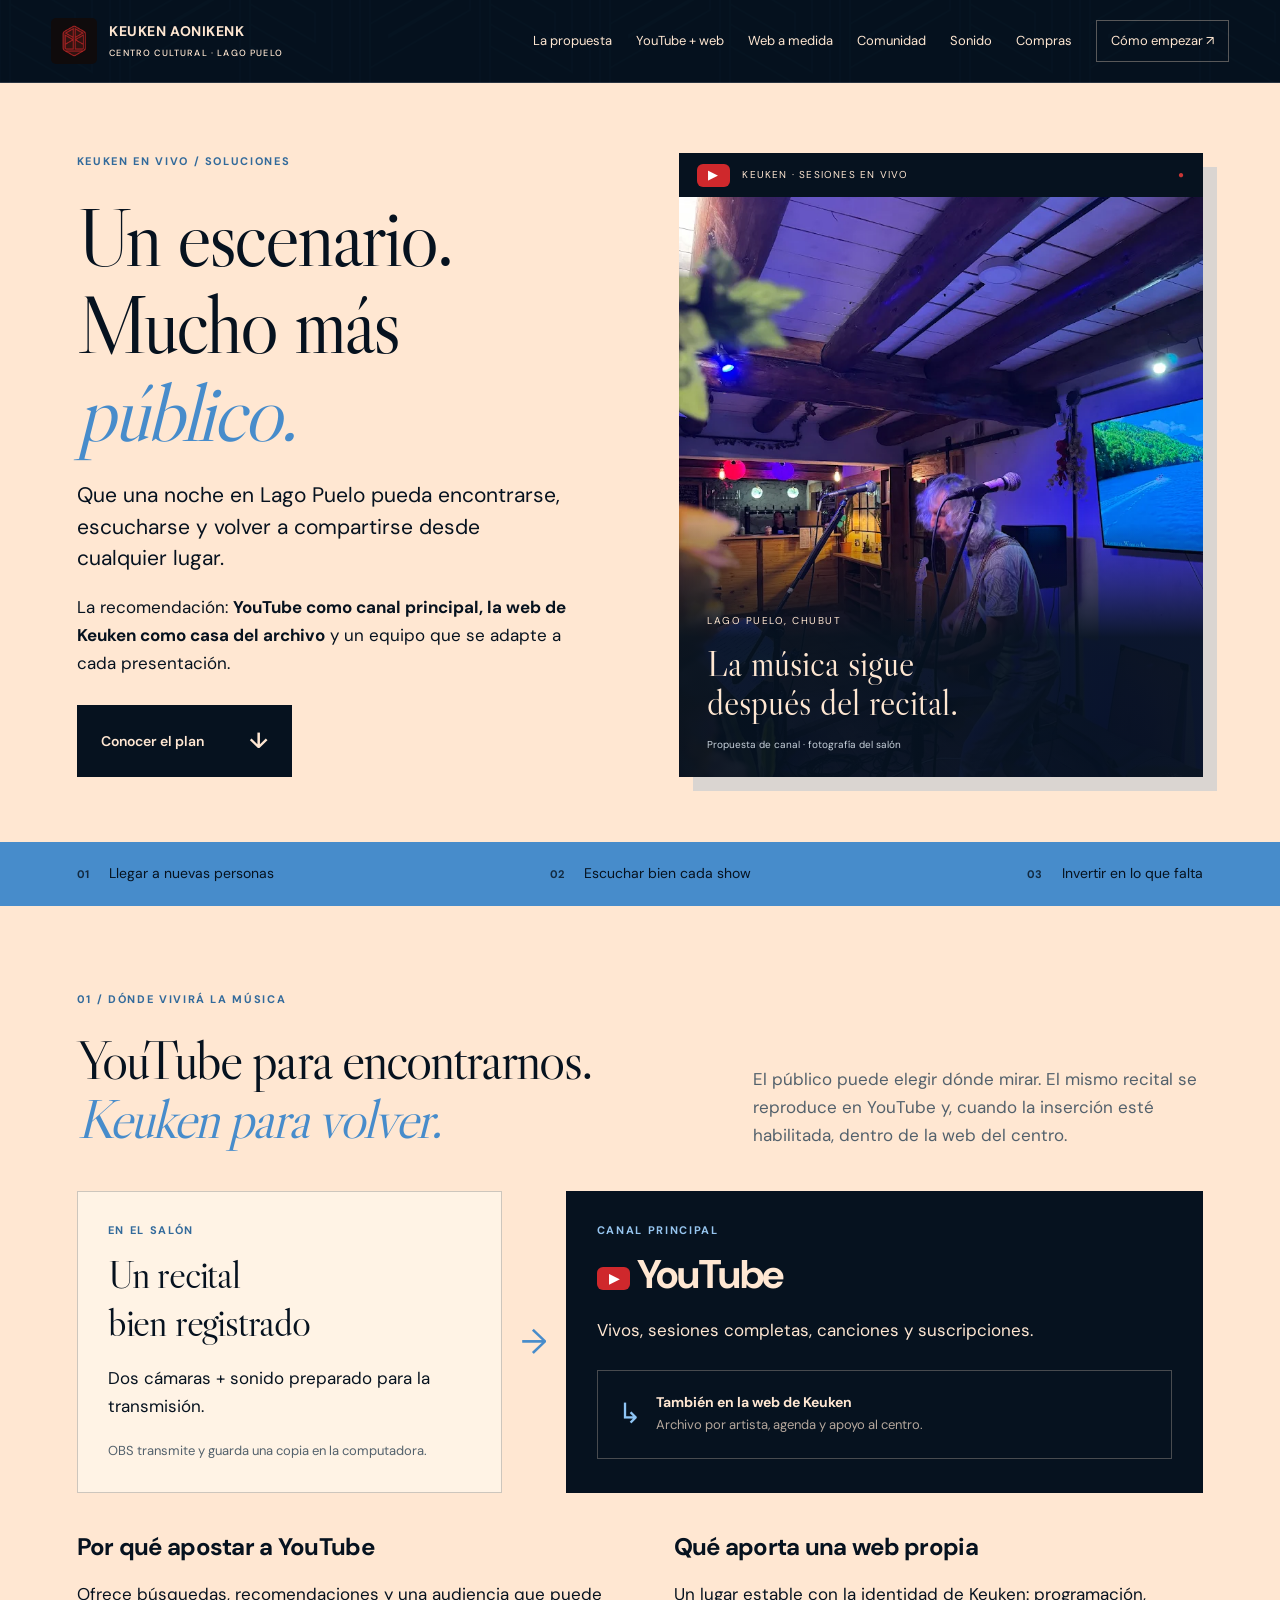
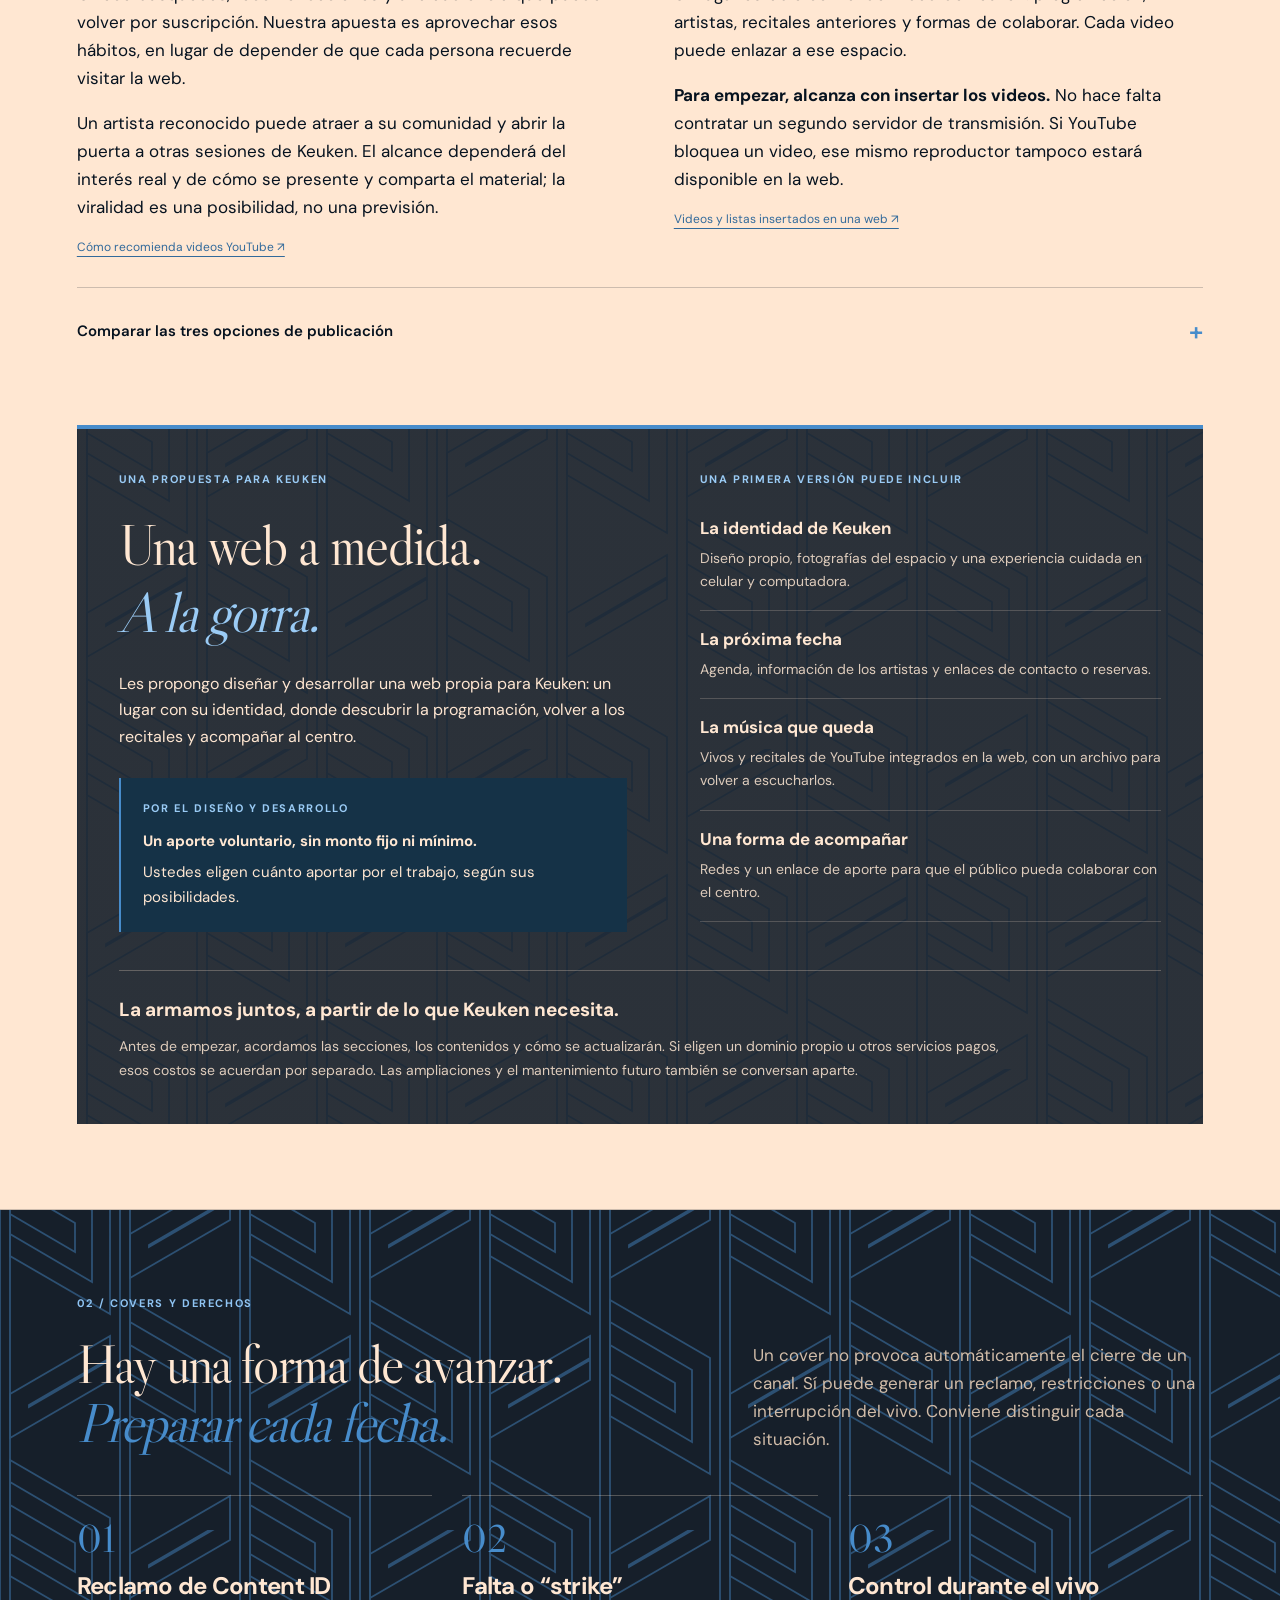
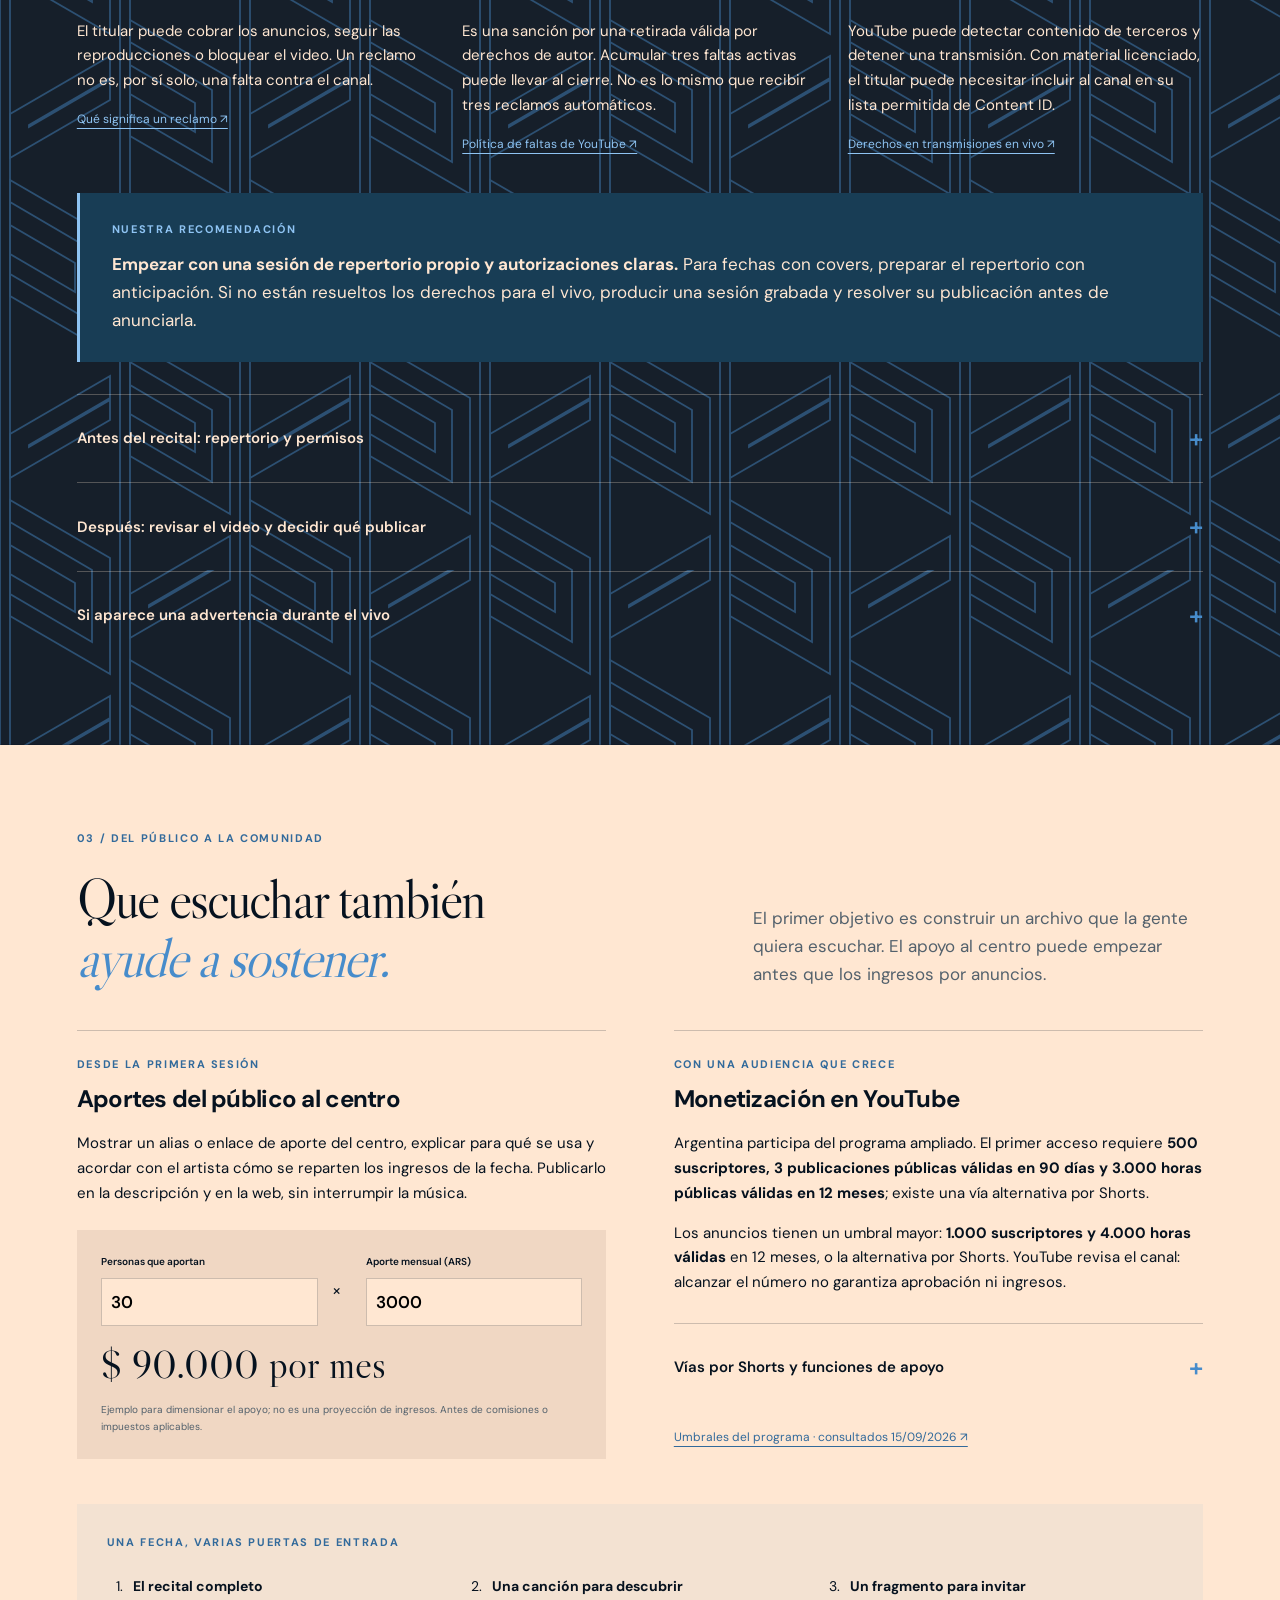
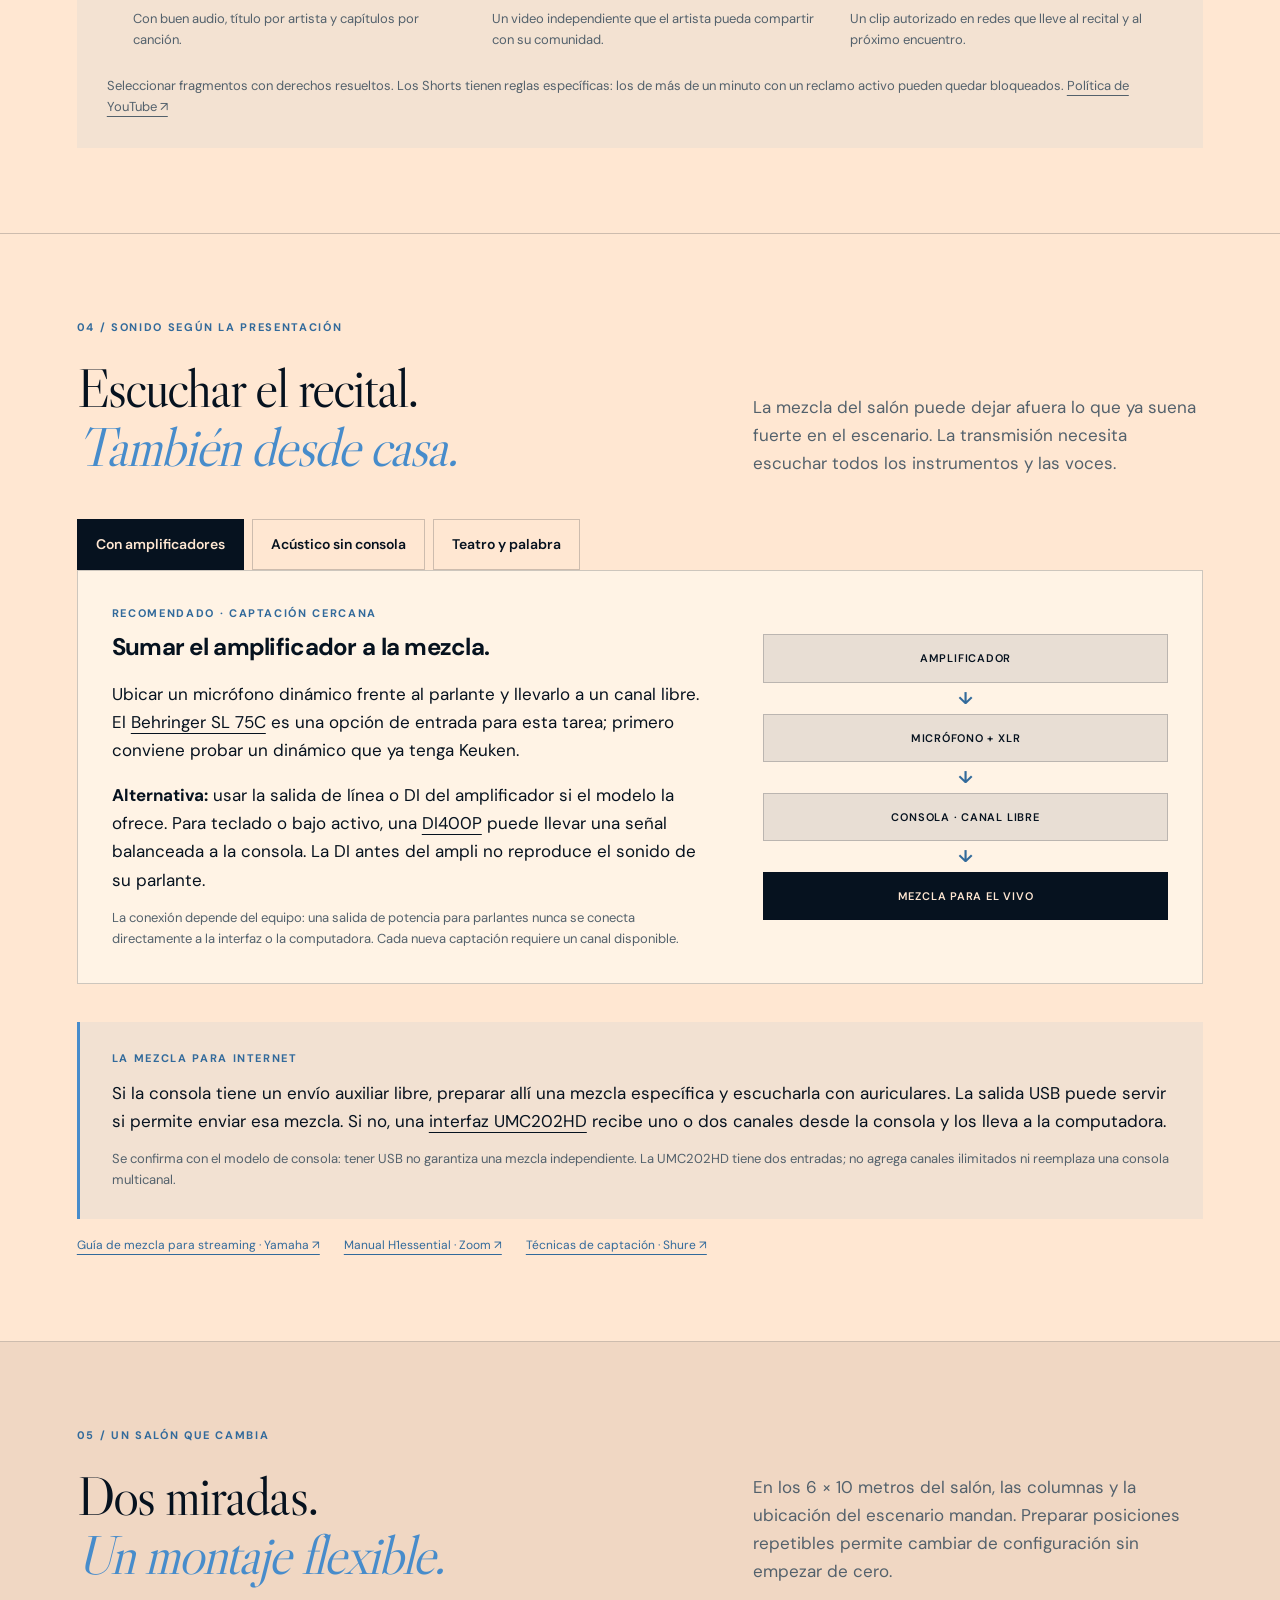
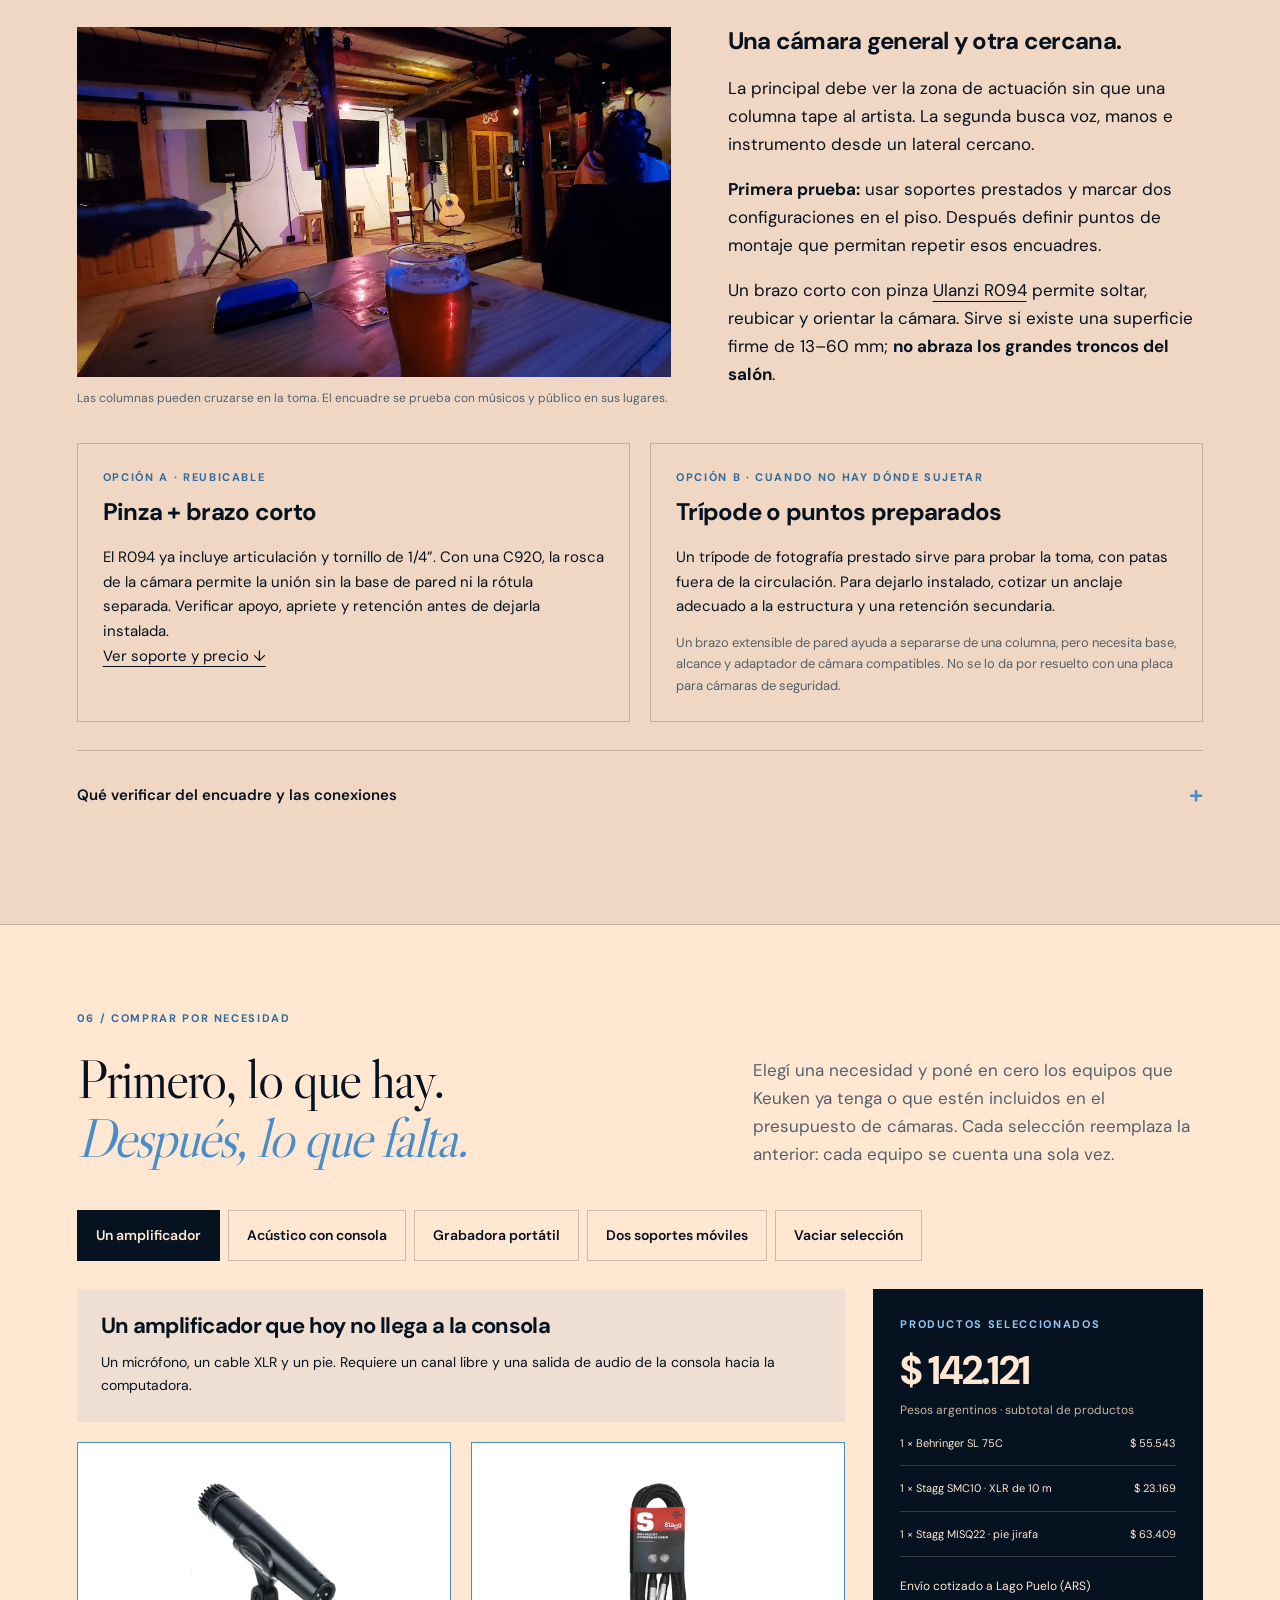
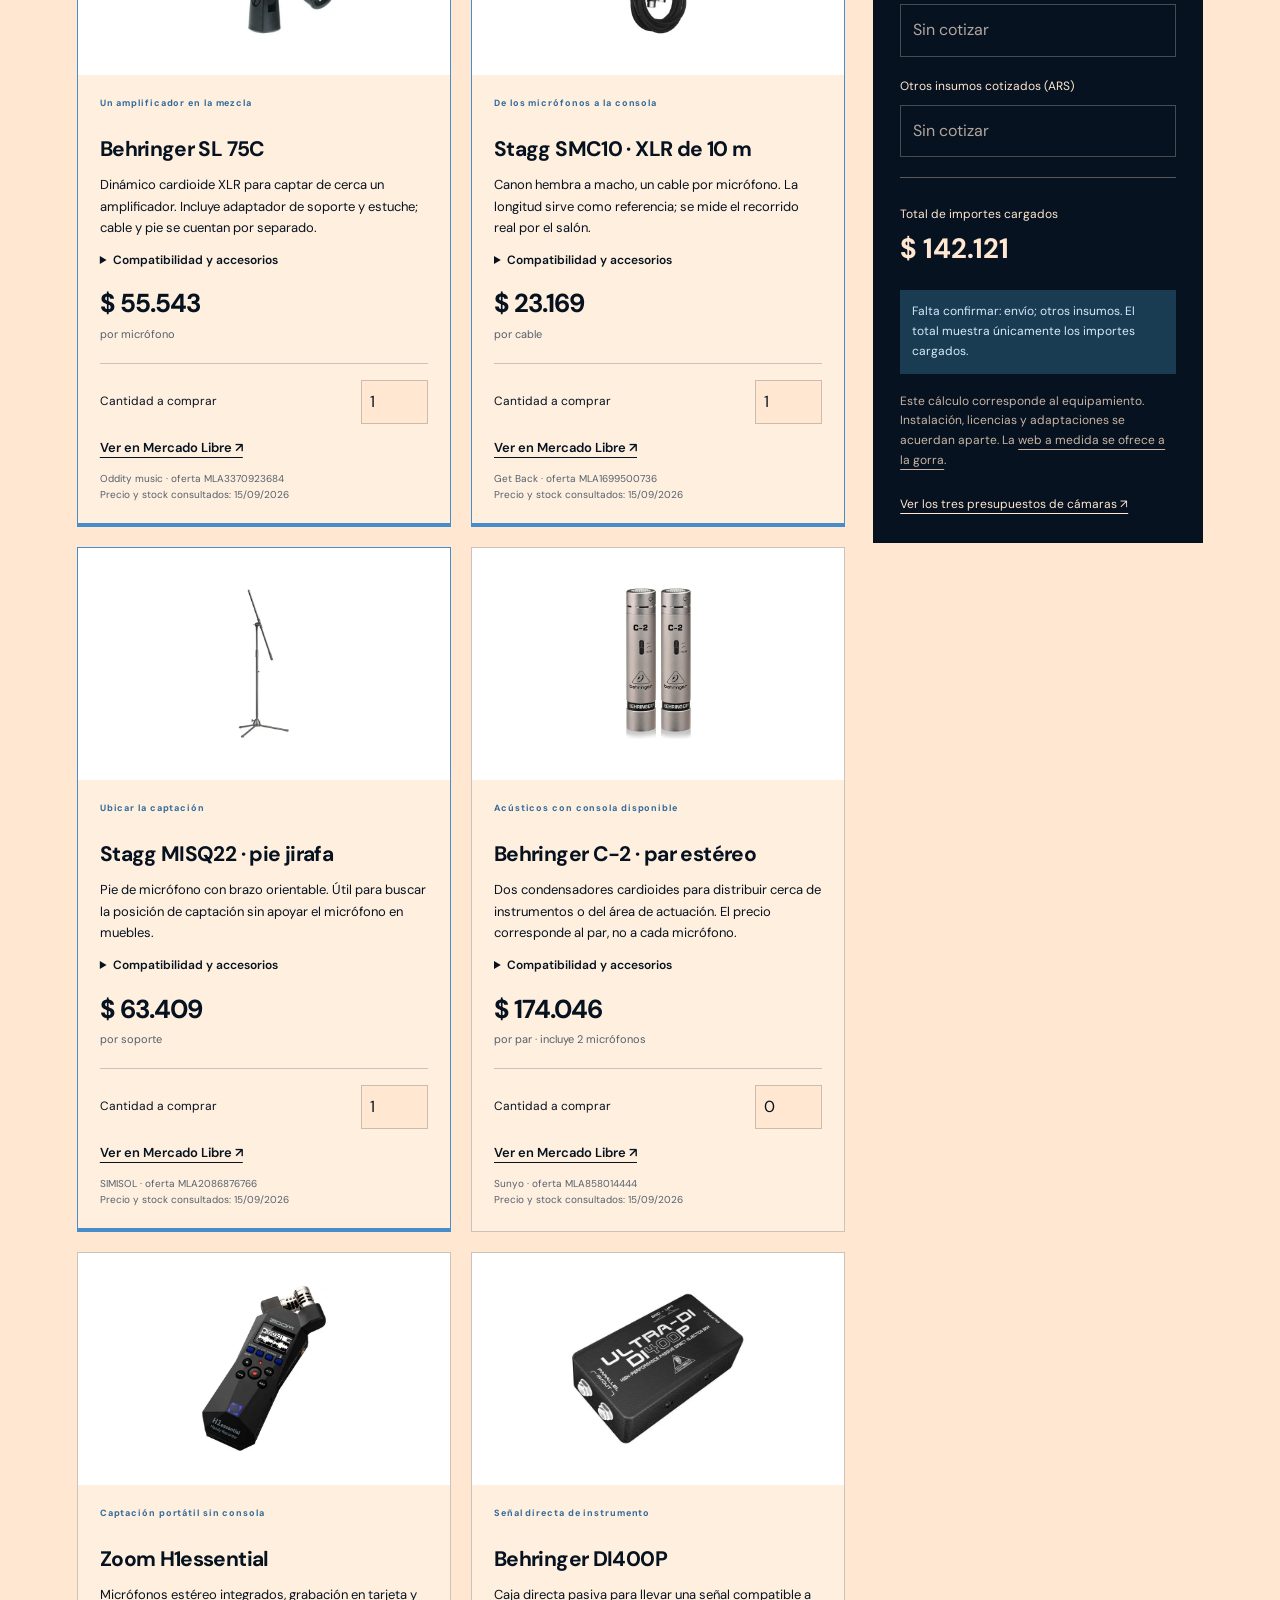
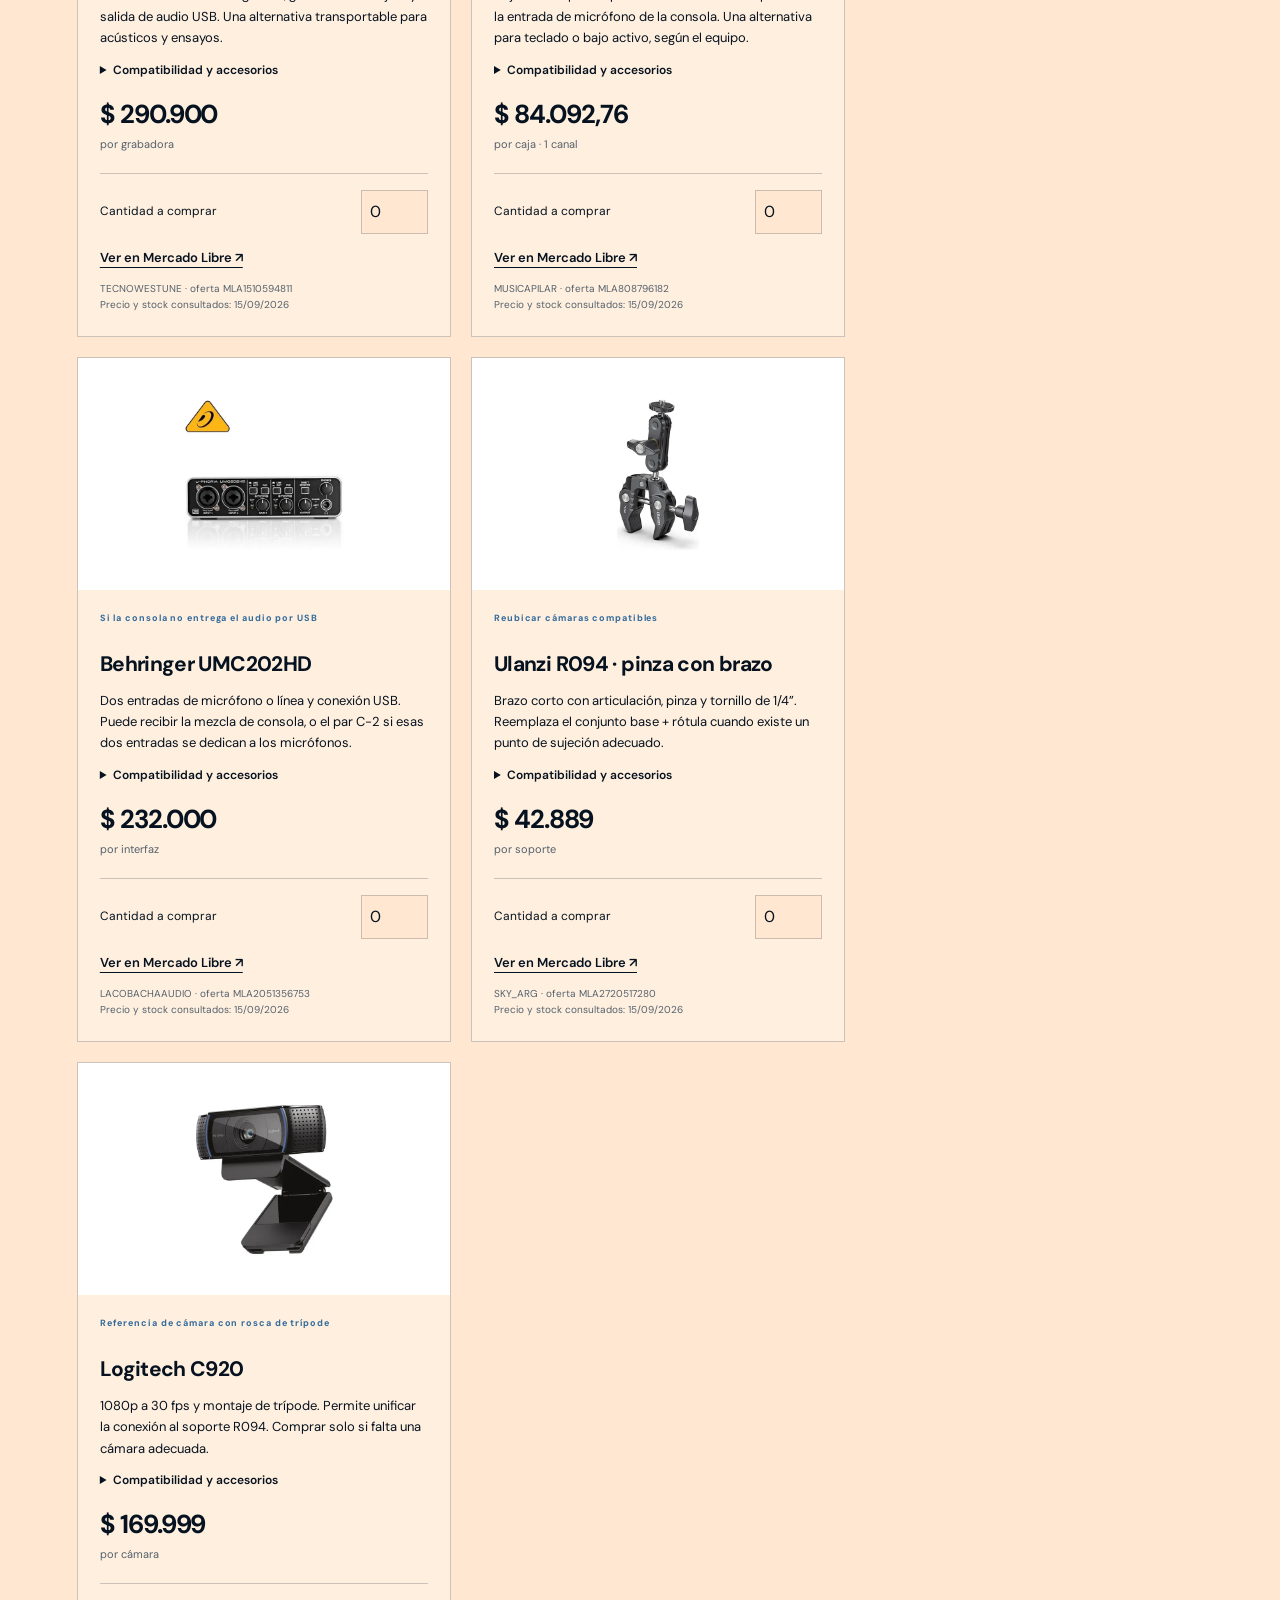
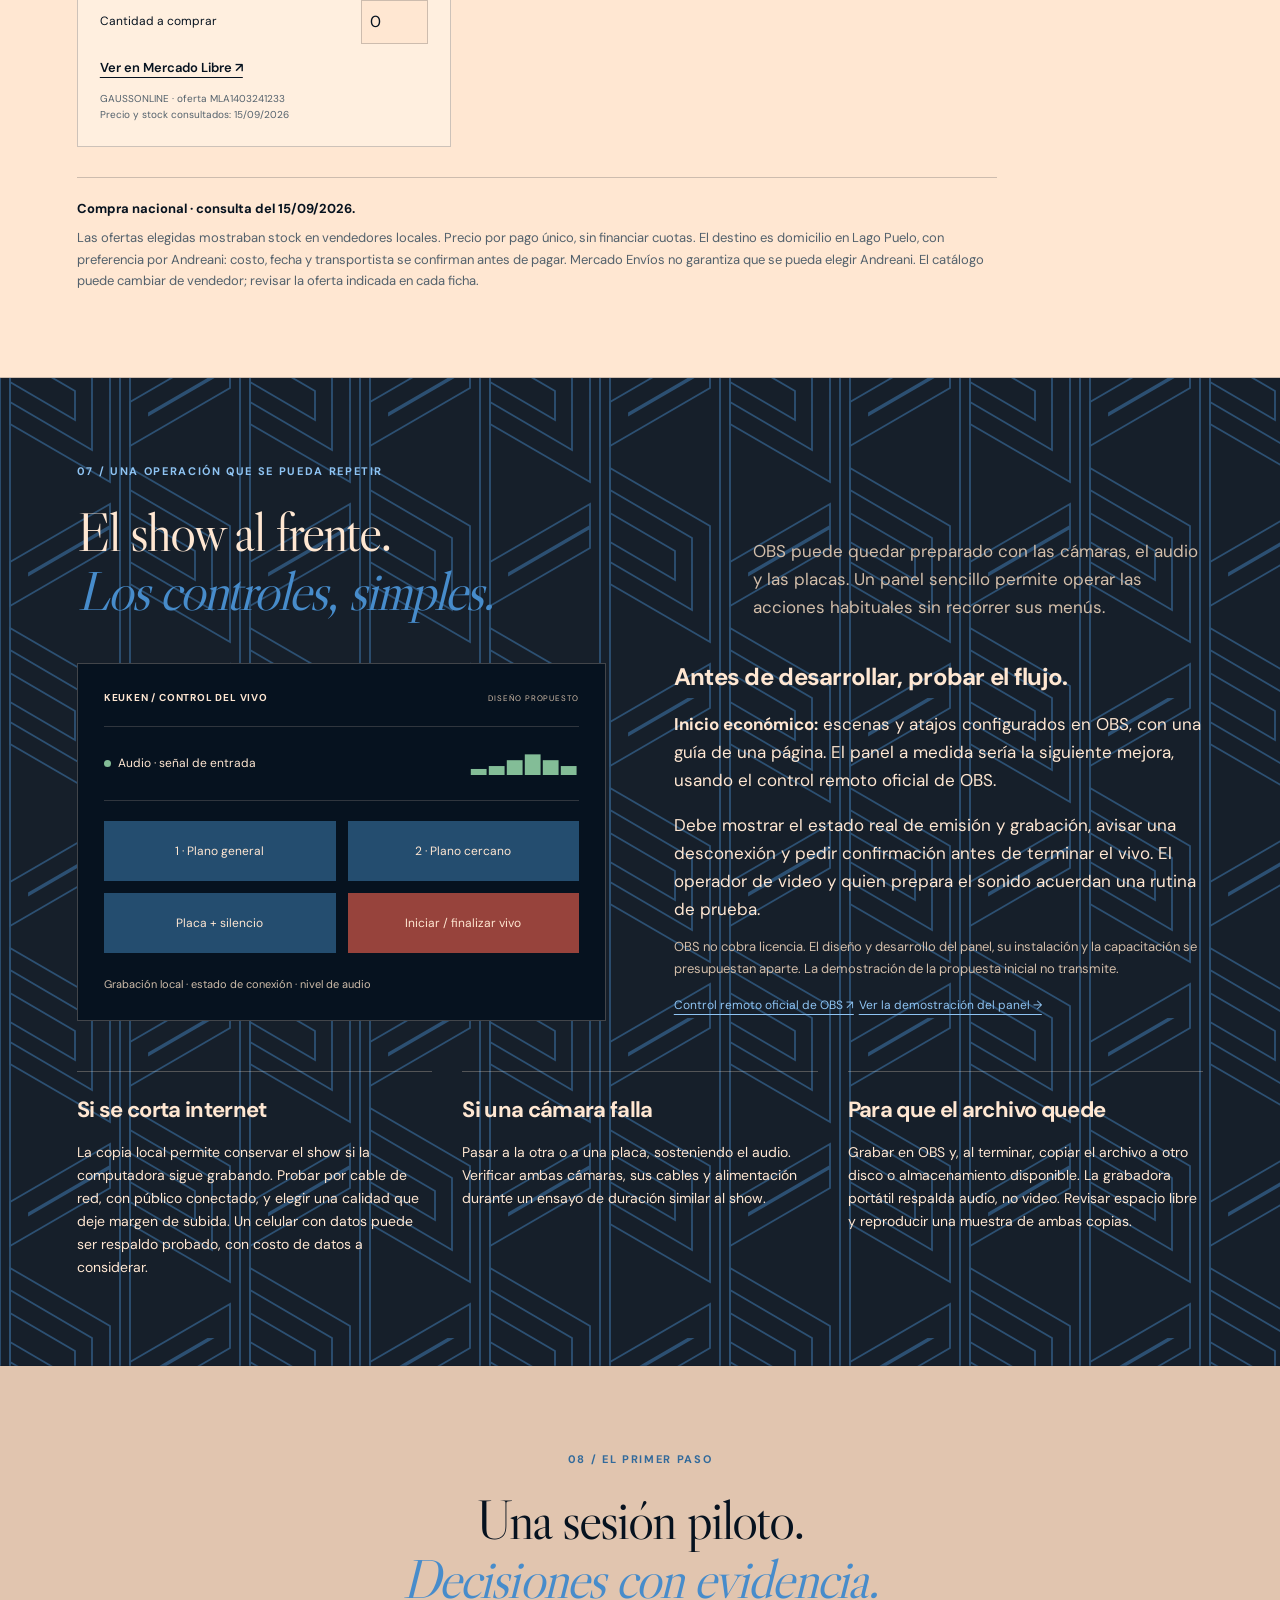
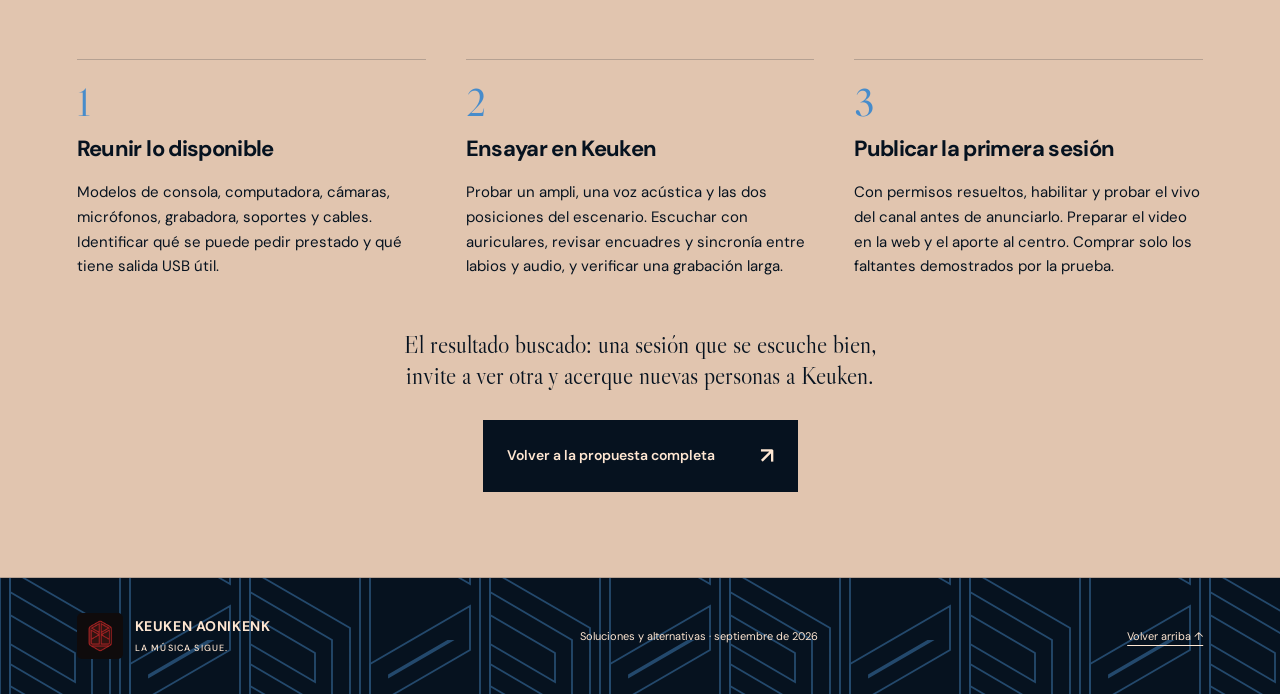
==== commit 3541d176: "Offer a custom Keuken website with voluntary contribution" ====
--- a/soluciones/index.html
+++ b/soluciones/index.html
@@ -5,11 +5,11 @@
   <title>Keuken en vivo · Soluciones para empezar y crecer</title>
   <meta name="description" content="YouTube y la web de Keuken, sonido para cada presentación, cámaras móviles y compras por necesidad. Una propuesta para compartir la cultura de Lago Puelo.">
   <meta property="og:title" content="Keuken en vivo · Soluciones para empezar y crecer"><meta property="og:description" content="Un canal para llegar más lejos. Un plan para hacerlo posible."><meta property="og:image" content="https://nikoalerce.github.io/keuken-aonikenk-propuesta/assets/salon-show.webp">
-  <link rel="icon" href="../assets/logo.jpg"><link rel="stylesheet" href="soluciones.css?v=20260915"><script src="soluciones.js?v=20260915" defer></script>
+  <link rel="icon" href="../assets/logo.jpg"><link rel="stylesheet" href="soluciones.css?v=20260915-web"><script src="soluciones.js?v=20260915" defer></script>
 </head>
 <body>
 <a class="skip" href="#recomendacion">Ir a la recomendación</a>
-<header class="site-header"><a class="brand" href="../"><img src="../assets/logo.jpg" alt=""><span>KEUKEN AONIKENK<small>CENTRO CULTURAL · LAGO PUELO</small></span></a><nav aria-label="Principal"><a href="../">La propuesta</a><a href="#destino">YouTube + web</a><a href="#comunidad">Comunidad</a><a href="#sonido">Sonido</a><a href="#compras">Compras</a><a class="nav-cta" href="#prueba">Cómo empezar ↗</a></nav></header>
+<header class="site-header"><a class="brand" href="../"><img src="../assets/logo.jpg" alt=""><span>KEUKEN AONIKENK<small>CENTRO CULTURAL · LAGO PUELO</small></span></a><nav aria-label="Principal"><a href="../">La propuesta</a><a href="#destino">YouTube + web</a><a href="#web-a-medida">Web a medida</a><a href="#comunidad">Comunidad</a><a href="#sonido">Sonido</a><a href="#compras">Compras</a><a class="nav-cta" href="#prueba">Cómo empezar ↗</a></nav></header>
 <main>
   <section class="hero" id="recomendacion">
     <div class="hero-copy"><p class="eyebrow">KEUKEN EN VIVO / SOLUCIONES</p><h1>Un escenario.<br>Mucho más<br><em>público.</em></h1><p class="lead">Que una noche en Lago Puelo pueda encontrarse, escucharse y volver a compartirse desde cualquier lugar.</p><p>La recomendación: <strong>YouTube como canal principal, la web de Keuken como casa del archivo</strong> y un equipo que se adapte a cada presentación.</p><a class="button" href="#destino">Conocer el plan <span>↓</span></a></div>
@@ -21,7 +21,26 @@
     <div class="section-head"><div><p class="eyebrow">01 / DÓNDE VIVIRÁ LA MÚSICA</p><h2>YouTube para encontrarnos.<br><em>Keuken para volver.</em></h2></div><p>El público puede elegir dónde mirar. El mismo recital se reproduce en YouTube y, cuando la inserción esté habilitada, dentro de la web del centro.</p></div>
     <div class="distribution"><article class="distribution-origin"><span class="label">EN EL SALÓN</span><h3>Un recital<br>bien registrado</h3><p>Dos cámaras + sonido preparado para la transmisión.</p><span class="small">OBS transmite y guarda una copia en la computadora.</span></article><div class="distribution-arrow" aria-hidden="true">→</div><article class="distribution-main"><span class="label">CANAL PRINCIPAL</span><h3><span class="youtube-mark" aria-hidden="true">▶</span> YouTube</h3><p>Vivos, sesiones completas, canciones y suscripciones.</p><div class="mini-embed"><span aria-hidden="true">↳</span><div><b>También en la web de Keuken</b><span>Archivo por artista, agenda y apoyo al centro.</span></div></div></article></div>
     <div class="two-col reasoning"><div><h3>Por qué apostar a YouTube</h3><p>Ofrece búsquedas, recomendaciones y una audiencia que puede volver por suscripción. Nuestra apuesta es aprovechar esos hábitos, en lugar de depender de que cada persona recuerde visitar la web.</p><p>Un artista reconocido puede atraer a su comunidad y abrir la puerta a otras sesiones de Keuken. El alcance dependerá del interés real y de cómo se presente y comparta el material; la viralidad es una posibilidad, no una previsión.</p><a class="source" href="https://support.google.com/youtube/answer/16089387?hl=es" target="_blank" rel="noopener noreferrer">Cómo recomienda videos YouTube ↗</a></div><div><h3>Qué aporta una web propia</h3><p>Un lugar estable con la identidad de Keuken: programación, artistas, recitales anteriores y formas de colaborar. Cada video puede enlazar a ese espacio.</p><p><strong>Para empezar, alcanza con insertar los videos.</strong> No hace falta contratar un segundo servidor de transmisión. Si YouTube bloquea un video, ese mismo reproductor tampoco estará disponible en la web.</p><a class="source" href="https://support.google.com/youtube/answer/171780?hl=es" target="_blank" rel="noopener noreferrer">Videos y listas insertados en una web ↗</a></div></div>
-    <details class="detail"><summary>Comparar las tres opciones de publicación <span>+</span></summary><div class="option-grid"><article><span class="label">INICIO MÍNIMO</span><h3>Solo YouTube</h3><p>Sin una tarifa de alojamiento de video para el canal. Rápido de poner en marcha; el archivo y la identidad dependen de la plataforma.</p></article><article class="recommended"><span class="label">RECOMENDADA</span><h3>YouTube + web</h3><p>Conserva la circulación en YouTube y reúne las sesiones en Keuken. La web agrega diseño y mantenimiento; insertar el video no duplica el costo de transmisión.</p></article><article><span class="label">UNA ETAPA POSTERIOR</span><h3>Video independiente</h3><p>Un proveedor como Cloudflare Stream permite un reproductor propio. Suma operación y cobro por almacenamiento y audiencia. Los derechos de la música siguen siendo necesarios.</p><p class="small">Ejemplo: 200 personas mirando 120 minutos = 24.000 minutos entregados, unos <b>USD 24</b> + un bloque de almacenamiento de <b>USD 5/mes</b>. Impuestos, desarrollo y reproducciones posteriores aparte.</p><a class="source" href="https://developers.cloudflare.com/stream/pricing/" target="_blank" rel="noopener noreferrer">Tarifas de Cloudflare Stream ↗</a></article></div></details>
+    <details class="detail"><summary>Comparar las tres opciones de publicación <span>+</span></summary><div class="option-grid"><article><span class="label">INICIO MÍNIMO</span><h3>Solo YouTube</h3><p>Sin una tarifa de alojamiento de video para el canal. Rápido de poner en marcha; el archivo y la identidad dependen de la plataforma.</p></article><article class="recommended"><span class="label">RECOMENDADA</span><h3>YouTube + web</h3><p>Conserva la circulación en YouTube y reúne las sesiones en Keuken. Propongo hacer la web a medida, a la gorra. Insertar los videos no duplica el costo de transmisión. <a href="#web-a-medida">Conocer la propuesta →</a></p></article><article><span class="label">UNA ETAPA POSTERIOR</span><h3>Video independiente</h3><p>Un proveedor como Cloudflare Stream permite un reproductor propio. Suma operación y cobro por almacenamiento y audiencia. Los derechos de la música siguen siendo necesarios.</p><p class="small">Ejemplo: 200 personas mirando 120 minutos = 24.000 minutos entregados, unos <b>USD 24</b> + un bloque de almacenamiento de <b>USD 5/mes</b>. Impuestos, configuración de este servicio y reproducciones posteriores aparte.</p><a class="source" href="https://developers.cloudflare.com/stream/pricing/" target="_blank" rel="noopener noreferrer">Tarifas de Cloudflare Stream ↗</a></article></div></details>
+
+    <article class="web-offer" id="web-a-medida" aria-labelledby="web-offer-title">
+      <div class="web-offer-intro">
+        <p class="eyebrow">UNA PROPUESTA PARA KEUKEN</p>
+        <h3 id="web-offer-title">Una web a medida.<br><em>A la gorra.</em></h3>
+        <p>Les propongo diseñar y desarrollar una web propia para Keuken: un lugar con su identidad, donde descubrir la programación, volver a los recitales y acompañar al centro.</p>
+        <div class="web-offer-contribution"><span class="label">POR EL DISEÑO Y DESARROLLO</span><p><strong>Un aporte voluntario, sin monto fijo ni mínimo.</strong> Ustedes eligen cuánto aportar por el trabajo, según sus posibilidades.</p></div>
+      </div>
+      <div class="web-offer-scope">
+        <span class="label">UNA PRIMERA VERSIÓN PUEDE INCLUIR</span>
+        <ul>
+          <li><h4>La identidad de Keuken</h4><p>Diseño propio, fotografías del espacio y una experiencia cuidada en celular y computadora.</p></li>
+          <li><h4>La próxima fecha</h4><p>Agenda, información de los artistas y enlaces de contacto o reservas.</p></li>
+          <li><h4>La música que queda</h4><p>Vivos y recitales de YouTube integrados en la web, con un archivo para volver a escucharlos.</p></li>
+          <li><h4>Una forma de acompañar</h4><p>Redes y un enlace de aporte para que el público pueda colaborar con el centro.</p></li>
+        </ul>
+      </div>
+      <div class="web-offer-next"><strong>La armamos juntos, a partir de lo que Keuken necesita.</strong><p>Antes de empezar, acordamos las secciones, los contenidos y cómo se actualizarán. Si eligen un dominio propio u otros servicios pagos, esos costos se acuerdan por separado. Las ampliaciones y el mantenimiento futuro también se conversan aparte.</p></div>
+    </article>
   </section>
 
   <section class="section dark" id="derechos">
@@ -37,7 +56,7 @@
 
   <section class="section" id="comunidad">
     <div class="section-head"><div><p class="eyebrow">03 / DEL PÚBLICO A LA COMUNIDAD</p><h2>Que escuchar también<br><em>ayude a sostener.</em></h2></div><p>El primer objetivo es construir un archivo que la gente quiera escuchar. El apoyo al centro puede empezar antes que los ingresos por anuncios.</p></div>
-    <div class="funding-grid"><article><span class="label">DESDE LA PRIMERA SESIÓN</span><h3>Una gorra virtual clara</h3><p>Mostrar un alias o enlace de aporte del centro, explicar para qué se usa y acordar con el artista cómo se reparten los ingresos de la fecha. Publicarlo en la descripción y en la web, sin interrumpir la música.</p><div class="funding-calc"><label for="supporters">Personas que aportan<input id="supporters" type="number" min="0" max="100000" step="1" value="30"></label><span aria-hidden="true">×</span><label for="contribution">Aporte mensual (ARS)<input id="contribution" type="number" min="0" max="1000000" step="100" value="3000"></label><output id="support-total">$90.000 por mes</output><small>Ejemplo para dimensionar el apoyo; no es una proyección de ingresos. Antes de comisiones o impuestos aplicables.</small></div></article><article><span class="label">CON UNA AUDIENCIA QUE CRECE</span><h3>Monetización en YouTube</h3><p>Argentina participa del programa ampliado. El primer acceso requiere <strong>500 suscriptores, 3 publicaciones públicas válidas en 90 días y 3.000 horas públicas válidas en 12 meses</strong>; existe una vía alternativa por Shorts.</p><p>Los anuncios tienen un umbral mayor: <strong>1.000 suscriptores y 4.000 horas válidas</strong> en 12 meses, o la alternativa por Shorts. YouTube revisa el canal: alcanzar el número no garantiza aprobación ni ingresos.</p><details class="detail"><summary>Vías por Shorts y funciones de apoyo <span>+</span></summary><div class="detail-body"><p>Acceso inicial: 500 suscriptores, 3 publicaciones válidas en 90 días y 3 millones de vistas de Shorts válidas en 90 días. Para anuncios: 1.000 suscriptores y 10 millones de vistas de Shorts válidas en 90 días.</p><p>Super Chat, miembros y otras funciones tienen requisitos adicionales. Los canales con muchos videos reclamados por música pueden no ser aptos para membresías. Conviene sostener también contenido original autorizado y aportes externos.</p><a class="source" href="https://support.google.com/youtube/answer/7636690?hl=es" target="_blank" rel="noopener noreferrer">Requisitos para miembros del canal ↗</a></div></details><a class="source" href="https://support.google.com/youtube/answer/13429240?hl=es" target="_blank" rel="noopener noreferrer">Umbrales del programa · consultados 15/09/2026 ↗</a></article></div>
+    <div class="funding-grid"><article><span class="label">DESDE LA PRIMERA SESIÓN</span><h3>Aportes del público al centro</h3><p>Mostrar un alias o enlace de aporte del centro, explicar para qué se usa y acordar con el artista cómo se reparten los ingresos de la fecha. Publicarlo en la descripción y en la web, sin interrumpir la música.</p><div class="funding-calc"><label for="supporters">Personas que aportan<input id="supporters" type="number" min="0" max="100000" step="1" value="30"></label><span aria-hidden="true">×</span><label for="contribution">Aporte mensual (ARS)<input id="contribution" type="number" min="0" max="1000000" step="100" value="3000"></label><output id="support-total">$90.000 por mes</output><small>Ejemplo para dimensionar el apoyo; no es una proyección de ingresos. Antes de comisiones o impuestos aplicables.</small></div></article><article><span class="label">CON UNA AUDIENCIA QUE CRECE</span><h3>Monetización en YouTube</h3><p>Argentina participa del programa ampliado. El primer acceso requiere <strong>500 suscriptores, 3 publicaciones públicas válidas en 90 días y 3.000 horas públicas válidas en 12 meses</strong>; existe una vía alternativa por Shorts.</p><p>Los anuncios tienen un umbral mayor: <strong>1.000 suscriptores y 4.000 horas válidas</strong> en 12 meses, o la alternativa por Shorts. YouTube revisa el canal: alcanzar el número no garantiza aprobación ni ingresos.</p><details class="detail"><summary>Vías por Shorts y funciones de apoyo <span>+</span></summary><div class="detail-body"><p>Acceso inicial: 500 suscriptores, 3 publicaciones válidas en 90 días y 3 millones de vistas de Shorts válidas en 90 días. Para anuncios: 1.000 suscriptores y 10 millones de vistas de Shorts válidas en 90 días.</p><p>Super Chat, miembros y otras funciones tienen requisitos adicionales. Los canales con muchos videos reclamados por música pueden no ser aptos para membresías. Conviene sostener también contenido original autorizado y aportes externos.</p><a class="source" href="https://support.google.com/youtube/answer/7636690?hl=es" target="_blank" rel="noopener noreferrer">Requisitos para miembros del canal ↗</a></div></details><a class="source" href="https://support.google.com/youtube/answer/13429240?hl=es" target="_blank" rel="noopener noreferrer">Umbrales del programa · consultados 15/09/2026 ↗</a></article></div>
     <div class="release-plan"><span class="label">UNA FECHA, VARIAS PUERTAS DE ENTRADA</span><ol><li><b>El recital completo</b><span>Con buen audio, título por artista y capítulos por canción.</span></li><li><b>Una canción para descubrir</b><span>Un video independiente que el artista pueda compartir con su comunidad.</span></li><li><b>Un fragmento para invitar</b><span>Un clip autorizado en redes que lleve al recital y al próximo encuentro.</span></li></ol><p class="small">Seleccionar fragmentos con derechos resueltos. Los Shorts tienen reglas específicas: los de más de un minuto con un reclamo activo pueden quedar bloqueados. <a href="https://support.google.com/youtube/answer/6013276?hl=es" target="_blank" rel="noopener noreferrer">Política de YouTube ↗</a></p></div>
   </section>
 
@@ -62,7 +81,7 @@
     <div class="section-head"><div><p class="eyebrow">06 / COMPRAR POR NECESIDAD</p><h2>Primero, lo que hay.<br><em>Después, lo que falta.</em></h2></div><p>Elegí una necesidad y poné en cero los equipos que Keuken ya tenga o que estén incluidos en el presupuesto de cámaras. Cada selección reemplaza la anterior: cada equipo se cuenta una sola vez.</p></div>
     <div class="bundle-buttons" aria-label="Preparar lista de compra"><button type="button" data-bundle="amp">Un amplificador</button><button type="button" data-bundle="acoustic">Acústico con consola</button><button type="button" data-bundle="portable">Grabadora portátil</button><button type="button" data-bundle="mount">Dos soportes móviles</button><button type="button" data-bundle="empty">Vaciar selección</button></div>
     <div class="budget-layout"><div><div class="bundle-intro" aria-live="polite"><h3 id="bundle-title">Un amplificador que hoy no llega a la consola</h3><p id="bundle-description">Un micrófono, un cable XLR y un pie. Requiere un canal libre y una salida de audio de la consola hacia la computadora.</p></div><div class="product-grid" id="products"></div><noscript><p>Activá JavaScript para ver las cantidades y el cálculo. También podés consultar la <a href="productos.json">lista de productos y precios</a>.</p></noscript></div>
-      <aside class="budget" aria-label="Presupuesto de ampliación"><span class="label">PRODUCTOS SELECCIONADOS</span><strong class="budget-total" id="subtotal">—</strong><p class="small">Pesos argentinos · subtotal de productos</p><div id="budget-lines"></div><label for="shipping">Envío cotizado a Lago Puelo (ARS)</label><input id="shipping" type="text" inputmode="decimal" placeholder="Sin cotizar" autocomplete="off"><label for="extras">Otros insumos cotizados (ARS)</label><input id="extras" type="text" inputmode="decimal" placeholder="Sin cotizar" autocomplete="off"><p class="input-error" id="cost-error" role="status"></p><div class="budget-final"><span>Total de importes cargados</span><strong id="total">—</strong></div><p id="budget-status" class="small" aria-live="polite"></p><p class="small">Incluí solo cantidades que falten. Mano de obra, desarrollo, licencias y adaptaciones no están incluidos; se definen según la prueba.</p><a href="../#equipo">Ver los tres presupuestos de cámaras ↗</a></aside>
+      <aside class="budget" aria-label="Presupuesto de ampliación"><span class="label">PRODUCTOS SELECCIONADOS</span><strong class="budget-total" id="subtotal">—</strong><p class="small">Pesos argentinos · subtotal de productos</p><div id="budget-lines"></div><label for="shipping">Envío cotizado a Lago Puelo (ARS)</label><input id="shipping" type="text" inputmode="decimal" placeholder="Sin cotizar" autocomplete="off"><label for="extras">Otros insumos cotizados (ARS)</label><input id="extras" type="text" inputmode="decimal" placeholder="Sin cotizar" autocomplete="off"><p class="input-error" id="cost-error" role="status"></p><div class="budget-final"><span>Total de importes cargados</span><strong id="total">—</strong></div><p id="budget-status" class="small" aria-live="polite"></p><p class="small">Este cálculo corresponde al equipamiento. Instalación, licencias y adaptaciones se acuerdan aparte. La <a href="#web-a-medida">web a medida se ofrece a la gorra</a>.</p><a href="../#equipo">Ver los tres presupuestos de cámaras ↗</a></aside>
     </div>
     <div class="purchase-note"><b>Compra nacional · consulta del 15/09/2026.</b><p>Las ofertas elegidas mostraban stock en vendedores locales. Precio por pago único, sin financiar cuotas. El destino es domicilio en Lago Puelo, con preferencia por Andreani: costo, fecha y transportista se confirman antes de pagar. Mercado Envíos no garantiza que se pueda elegir Andreani. El catálogo puede cambiar de vendedor; revisar la oferta indicada en cada ficha.</p></div>
   </section>
--- a/soluciones/soluciones.css
+++ b/soluciones/soluciones.css
@@ -9,4 +9,5 @@
 
 .mobile-budget{display:none}.product.selected{order:-1}#budget-summary{scroll-margin-top:115px}@media(max-width:760px){.mobile-budget{display:flex;position:sticky;top:103px;z-index:10;width:100%;padding:13px 18px;background:var(--ink);color:var(--paper);justify-content:space-between;align-items:center;gap:15px;text-decoration:none;font-size:11px;border-bottom:3px solid var(--blue)}.mobile-budget strong{display:block;font-size:24px;line-height:1.2}.mobile-budget>span:last-child{text-decoration:underline;text-underline-offset:4px}#budget-summary{scroll-margin-top:170px}}
 @media print{.mobile-budget{display:none}}
+.web-offer{display:grid;grid-template-columns:1.1fr 1fr;gap:38px 7%;margin-top:50px;padding:42px;background:linear-gradient(#06121fd9,#06121fd9),url('../assets/patron-keuken.svg');color:var(--paper);border-top:4px solid var(--blue)}.web-offer .eyebrow,.web-offer .label{color:#9acbf5}.web-offer h3{font-family:var(--serif);font-weight:400;font-size:clamp(42px,4.4vw,66px);margin:0 0 24px}.web-offer h3 em{color:#9acbf5}.web-offer-intro>p:not(.eyebrow){font-size:16px}.web-offer-contribution{border-left:2px solid var(--blue);background:#153247;padding:22px;margin-top:28px;font-size:15px}.web-offer-contribution strong{display:block;margin-bottom:7px}.web-offer-scope ul{list-style:none;margin:0;padding:0}.web-offer-scope li{border-bottom:1px solid #ffe7d233;padding:17px 0}.web-offer-scope h4{font-size:17px;line-height:1.3;margin:0 0 8px}.web-offer-scope p,.web-offer-next p{font-size:14px;color:#deccbc}.web-offer-next{grid-column:1/-1;border-top:1px solid #ffe7d244;padding-top:26px}.web-offer-next>strong{font-size:19px;line-height:1.4;display:block;margin-bottom:12px}.web-offer-next p{max-width:900px}@media(max-width:760px){.web-offer{grid-template-columns:1fr;padding:28px 24px;gap:30px;margin-top:35px}.web-offer h3{font-size:46px}.web-offer-scope li:first-child{padding-top:8px}.web-offer-next>strong{font-size:18px}}@media print{.web-offer{background:#f4f4f4;color:black}.web-offer-contribution{background:#e7e7e7}.web-offer p{color:black}}
 @media(max-width:760px){.site-header nav{font-size:12px;scrollbar-width:none}.site-header nav::-webkit-scrollbar{display:none}.site-header nav a{padding-block:4px}}
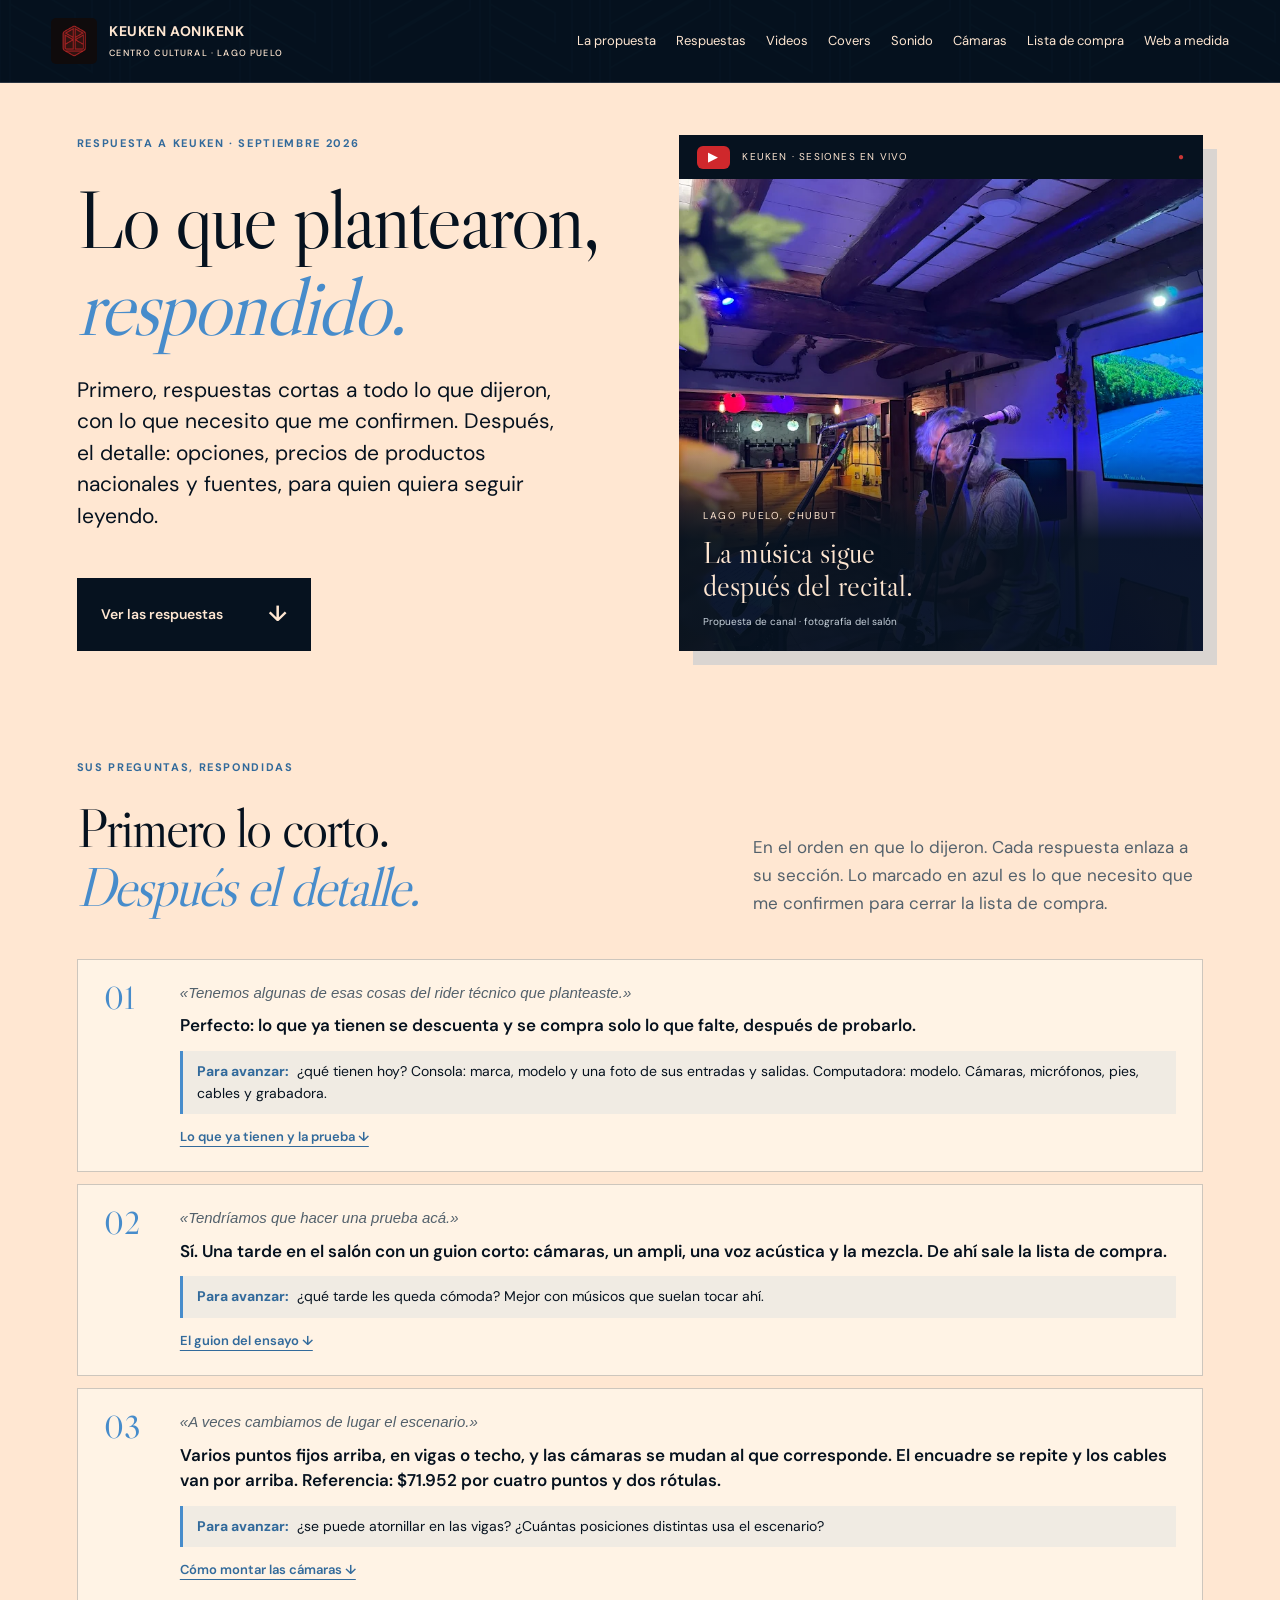
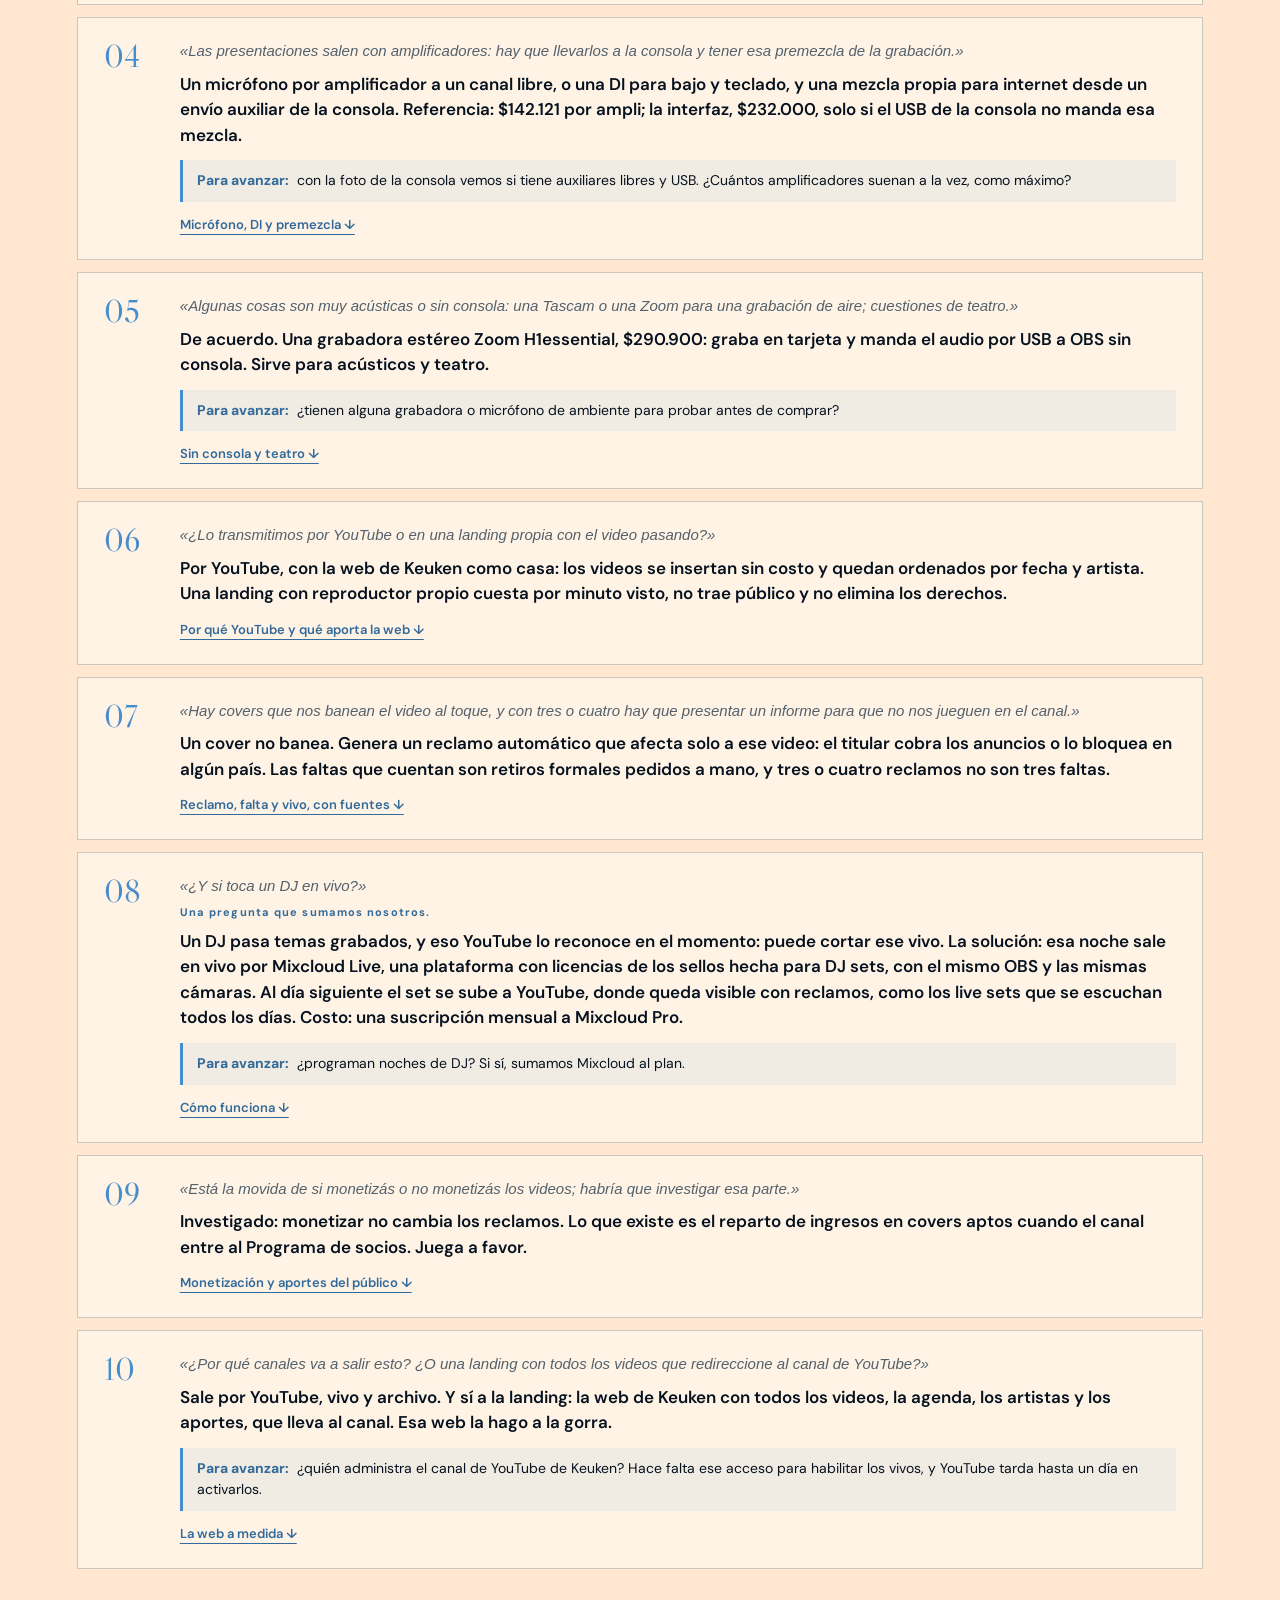
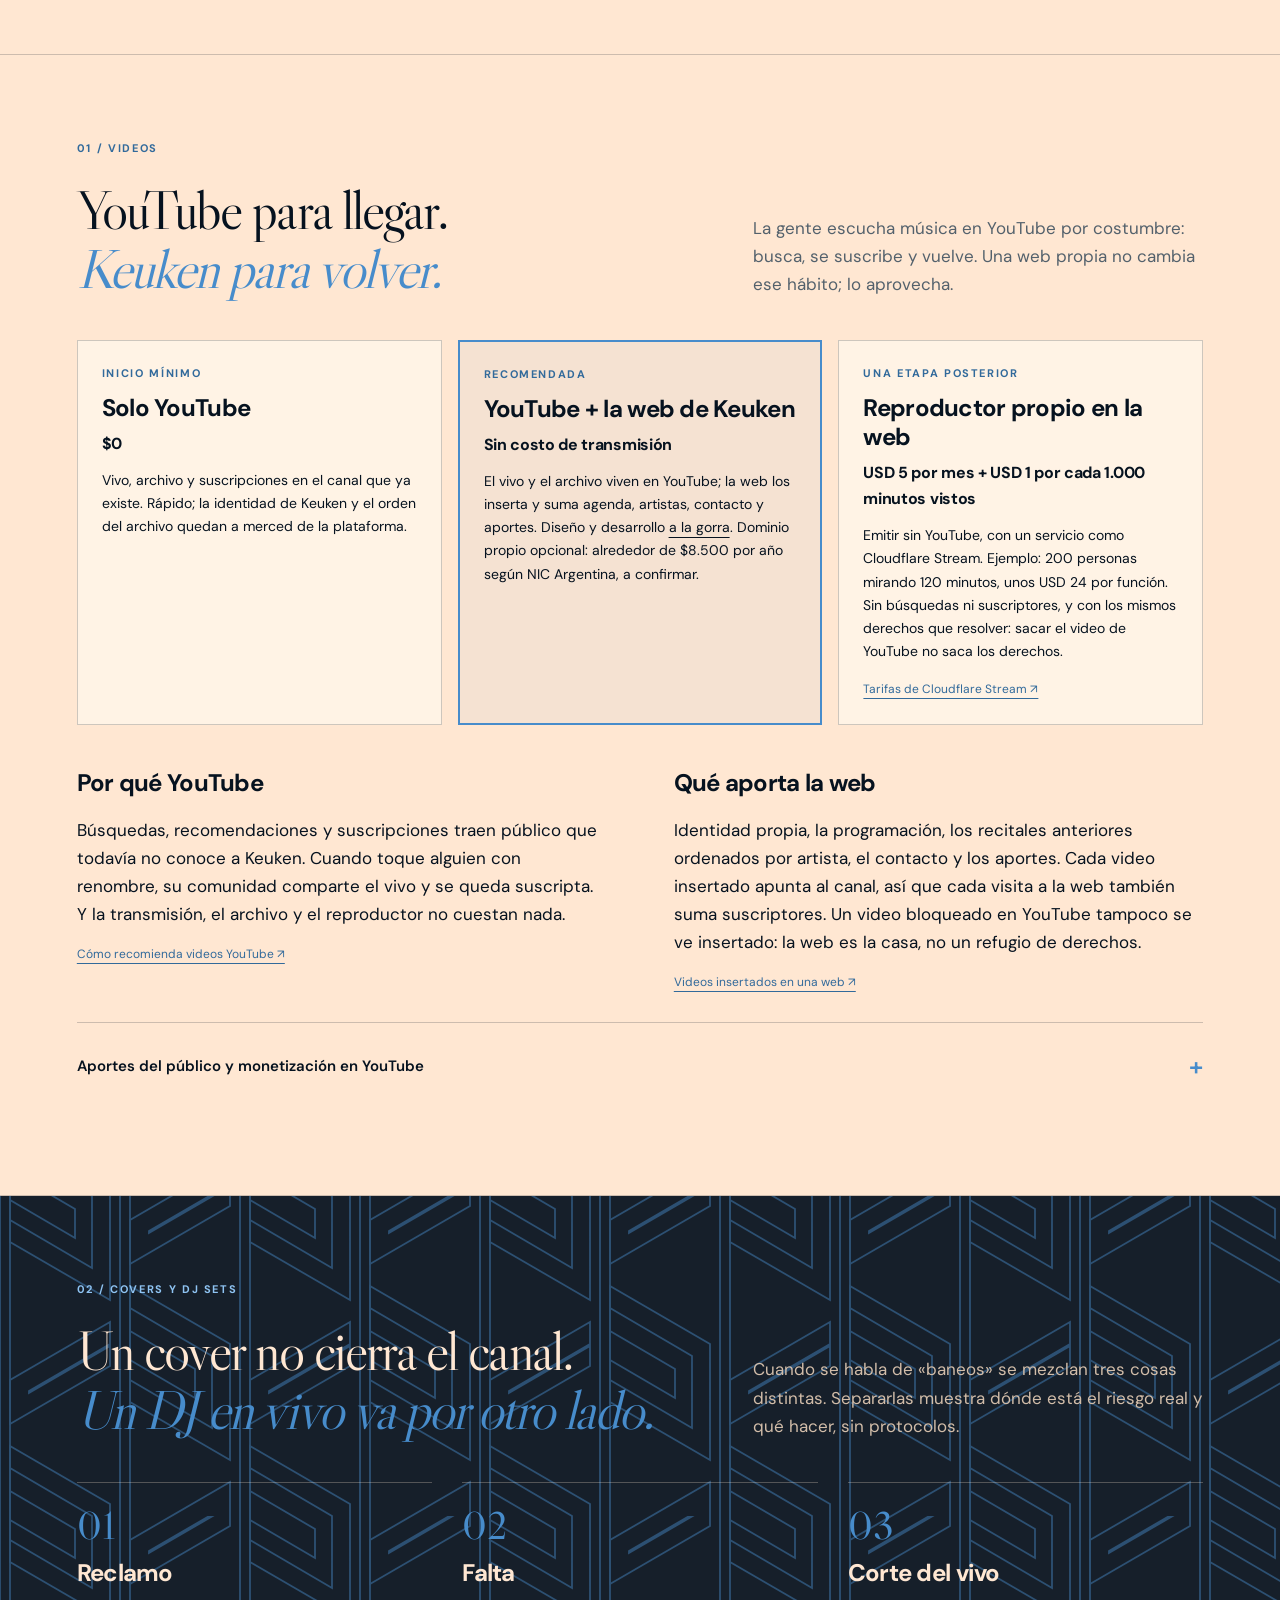
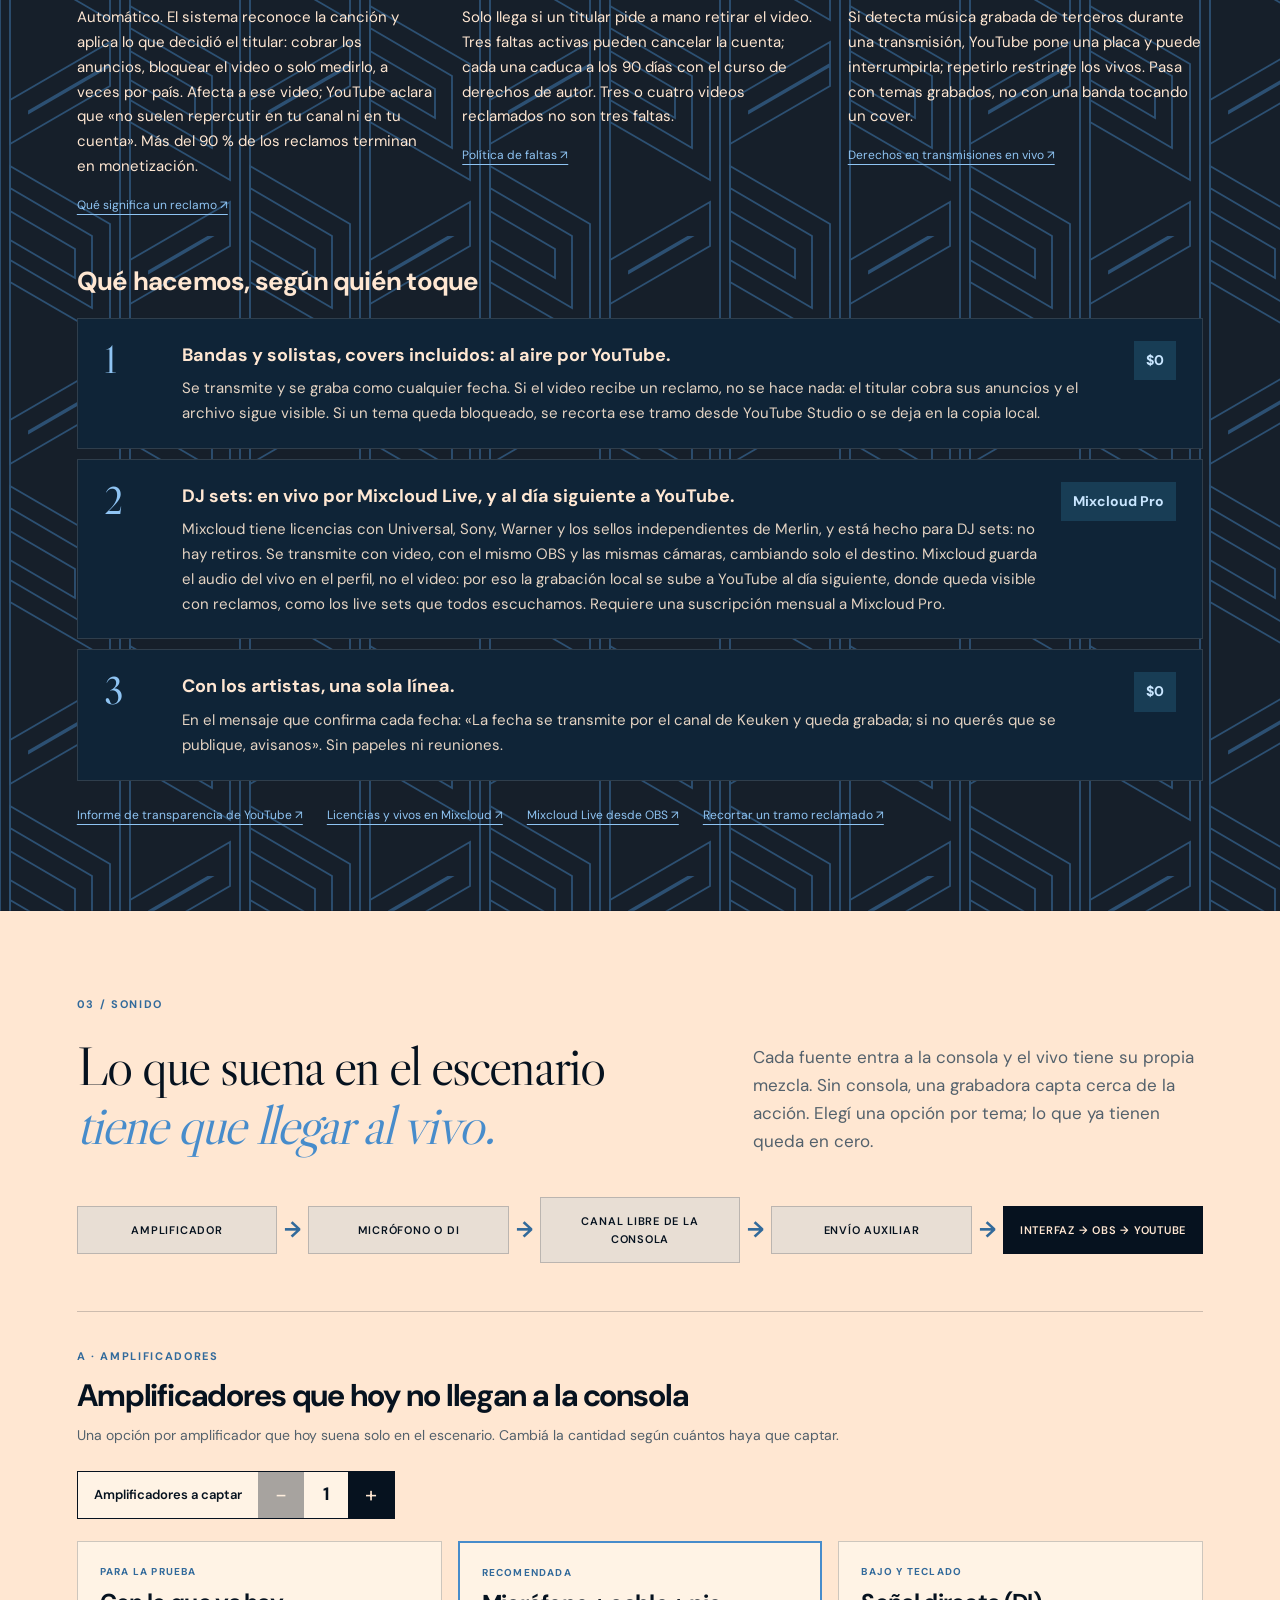
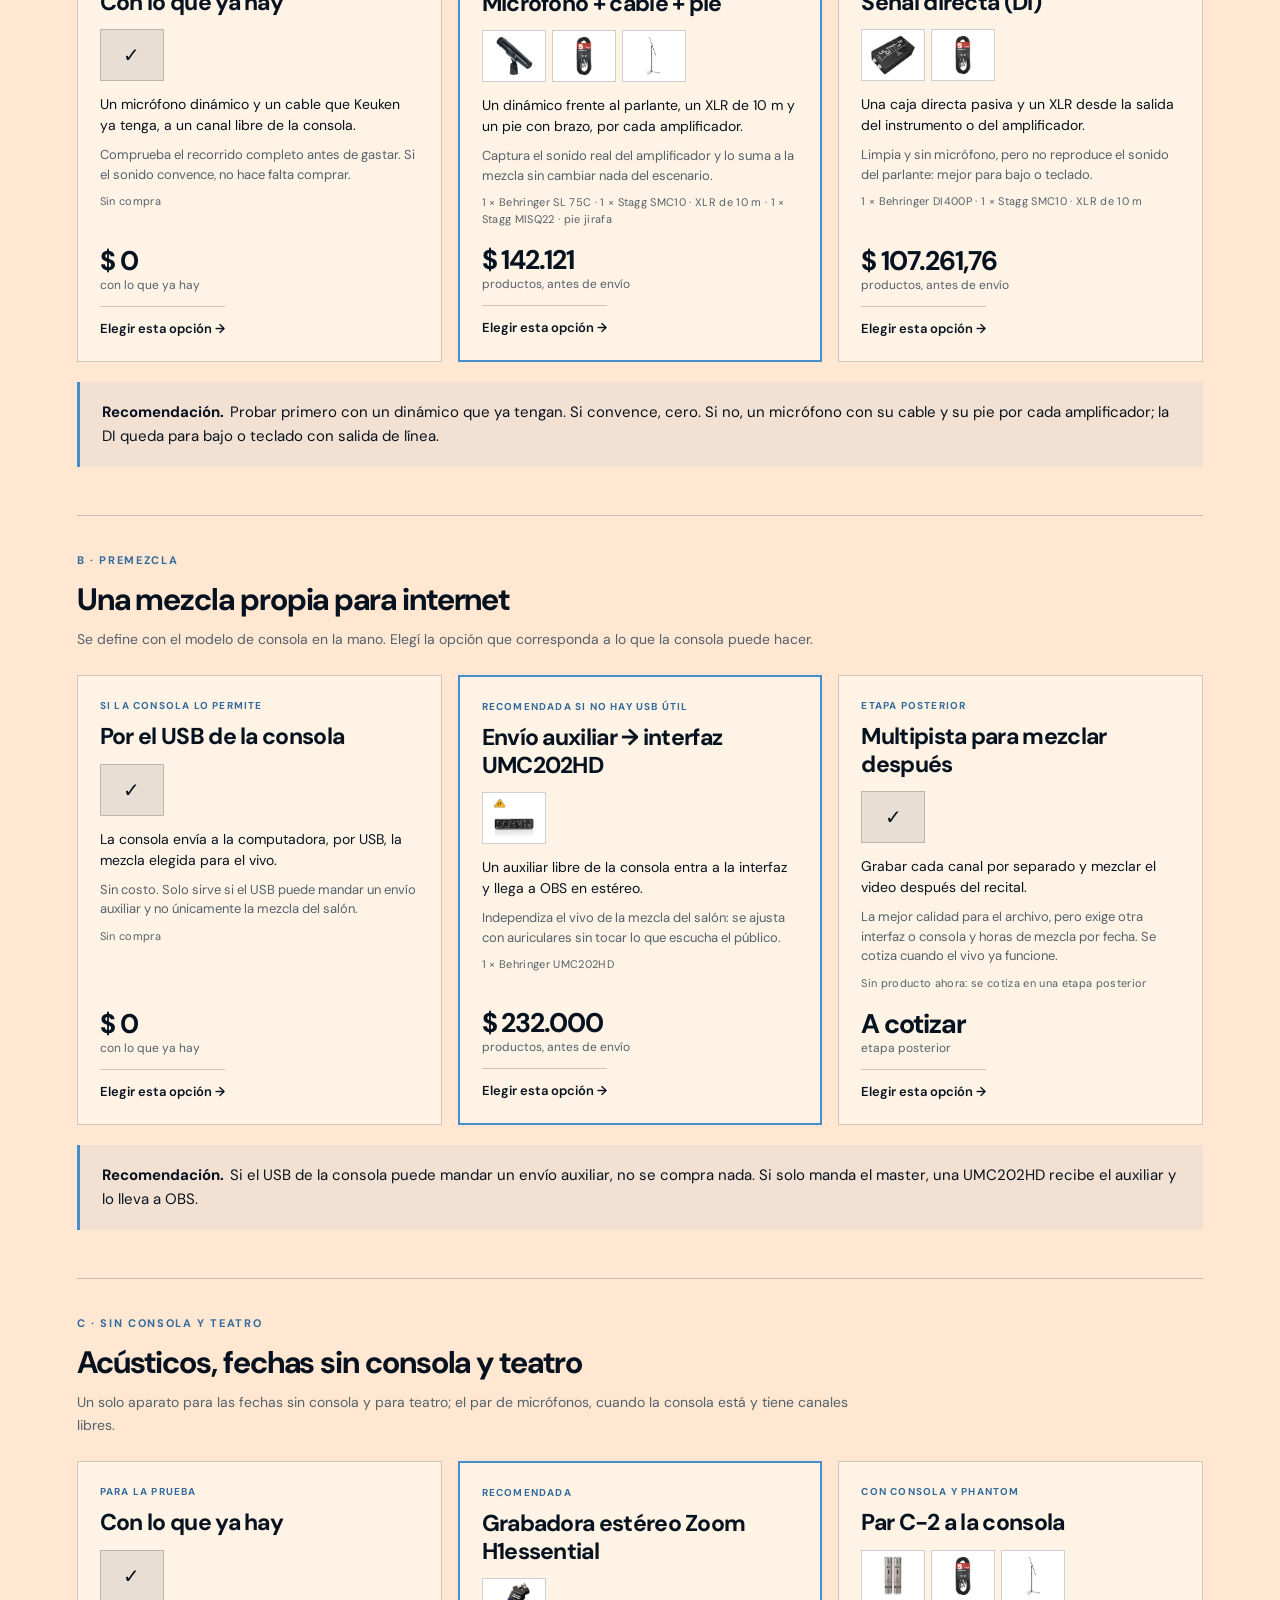
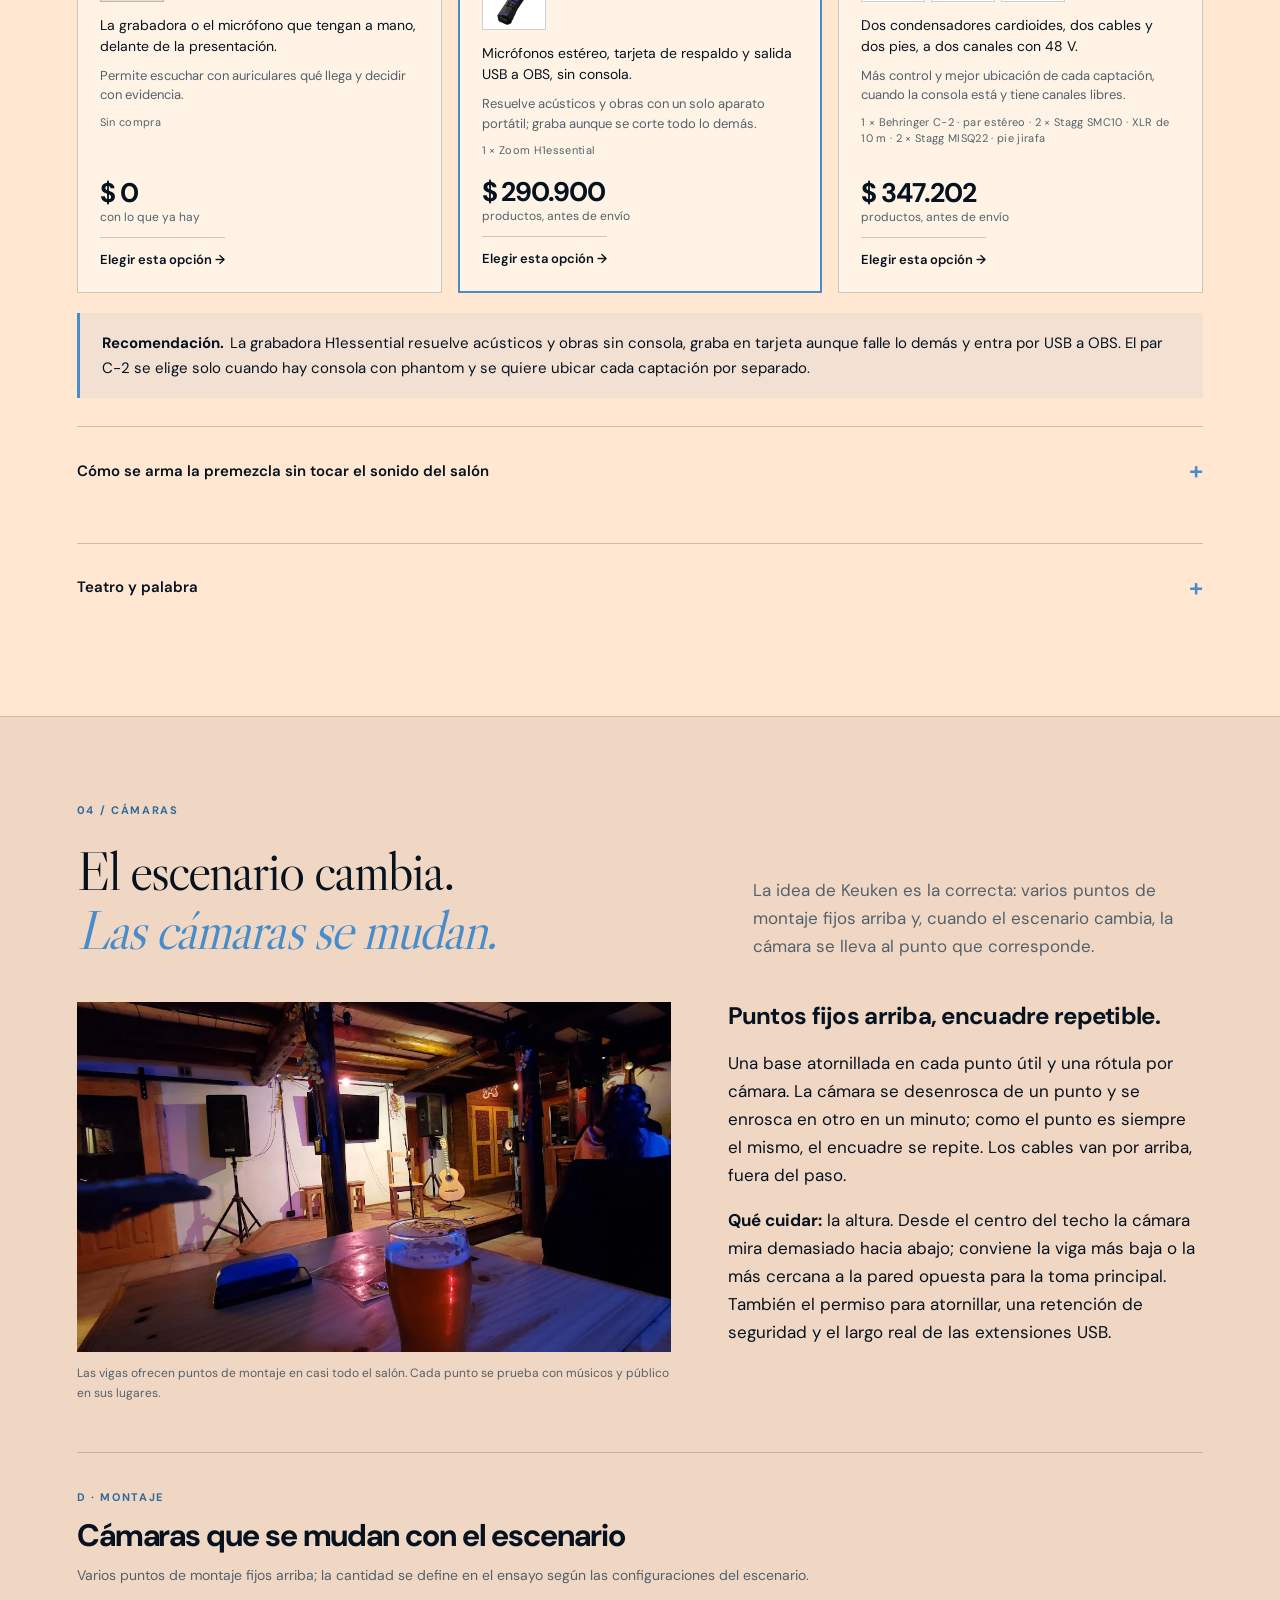
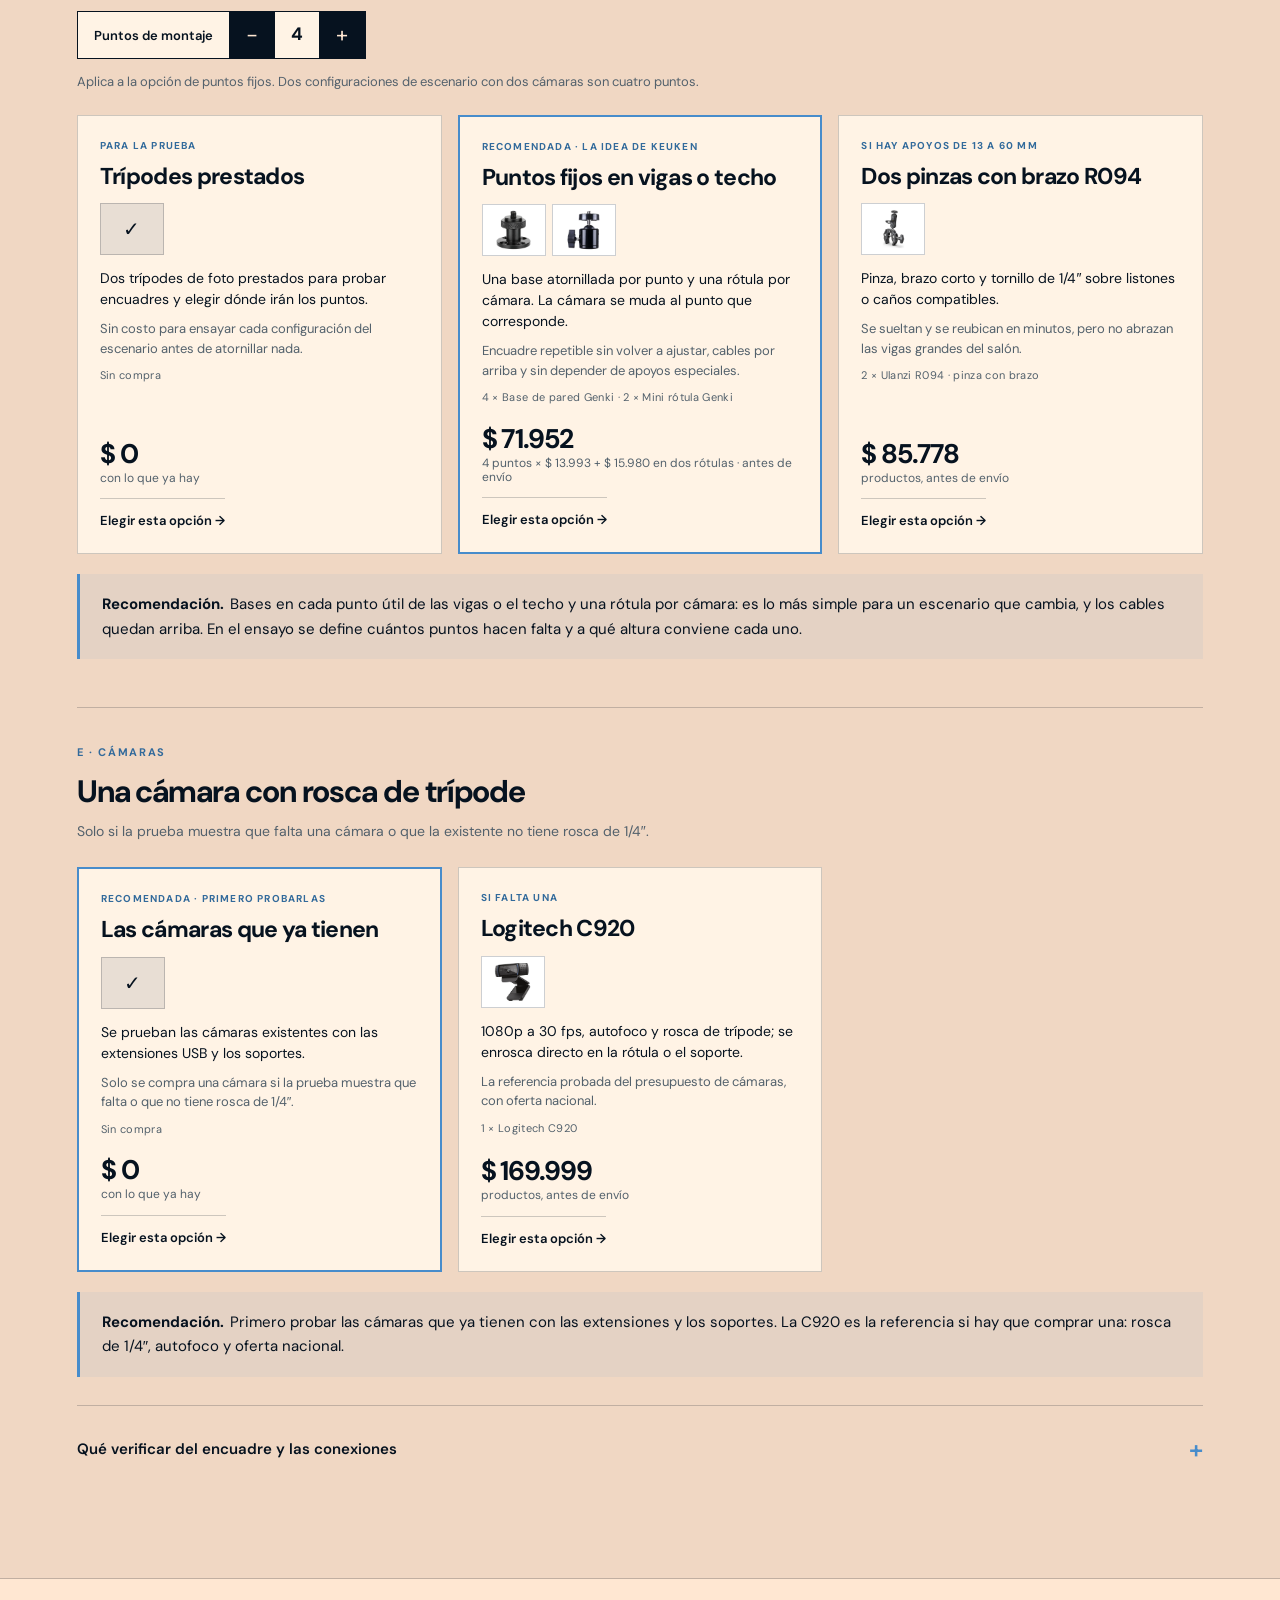
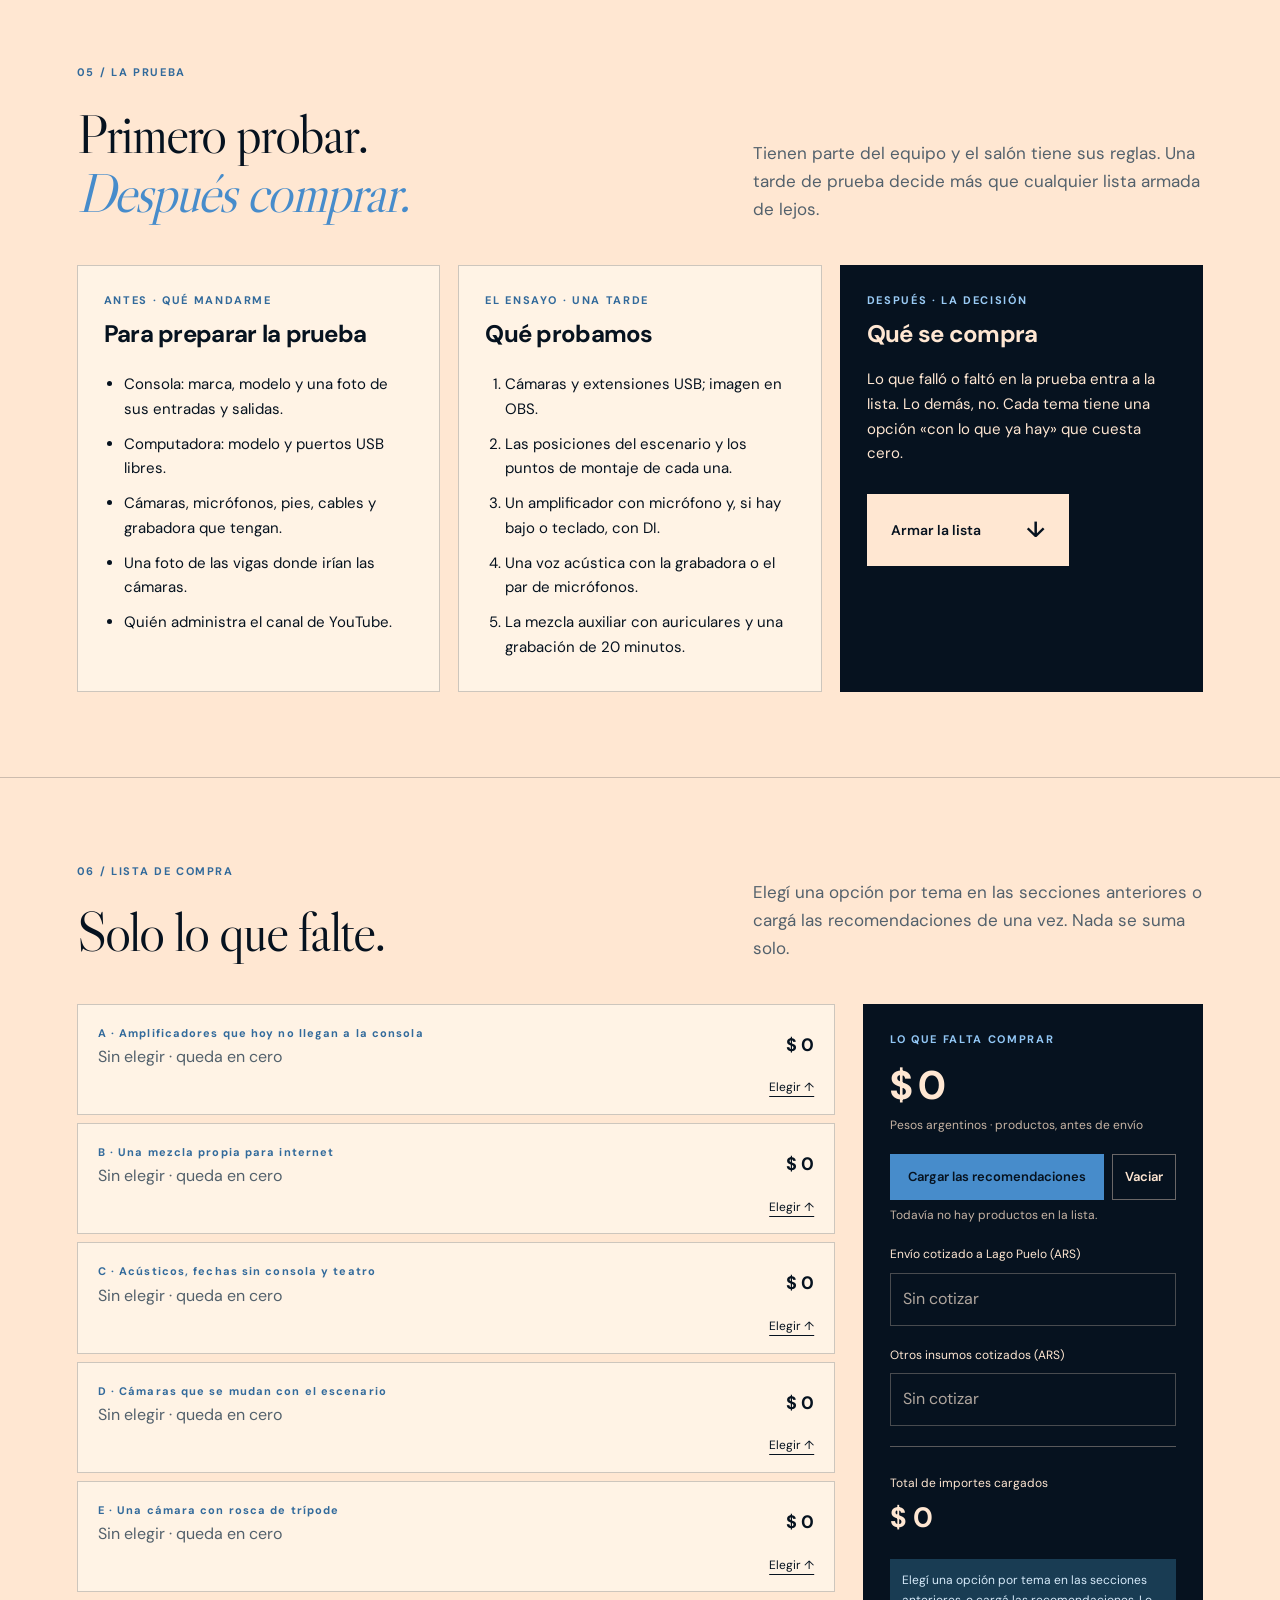
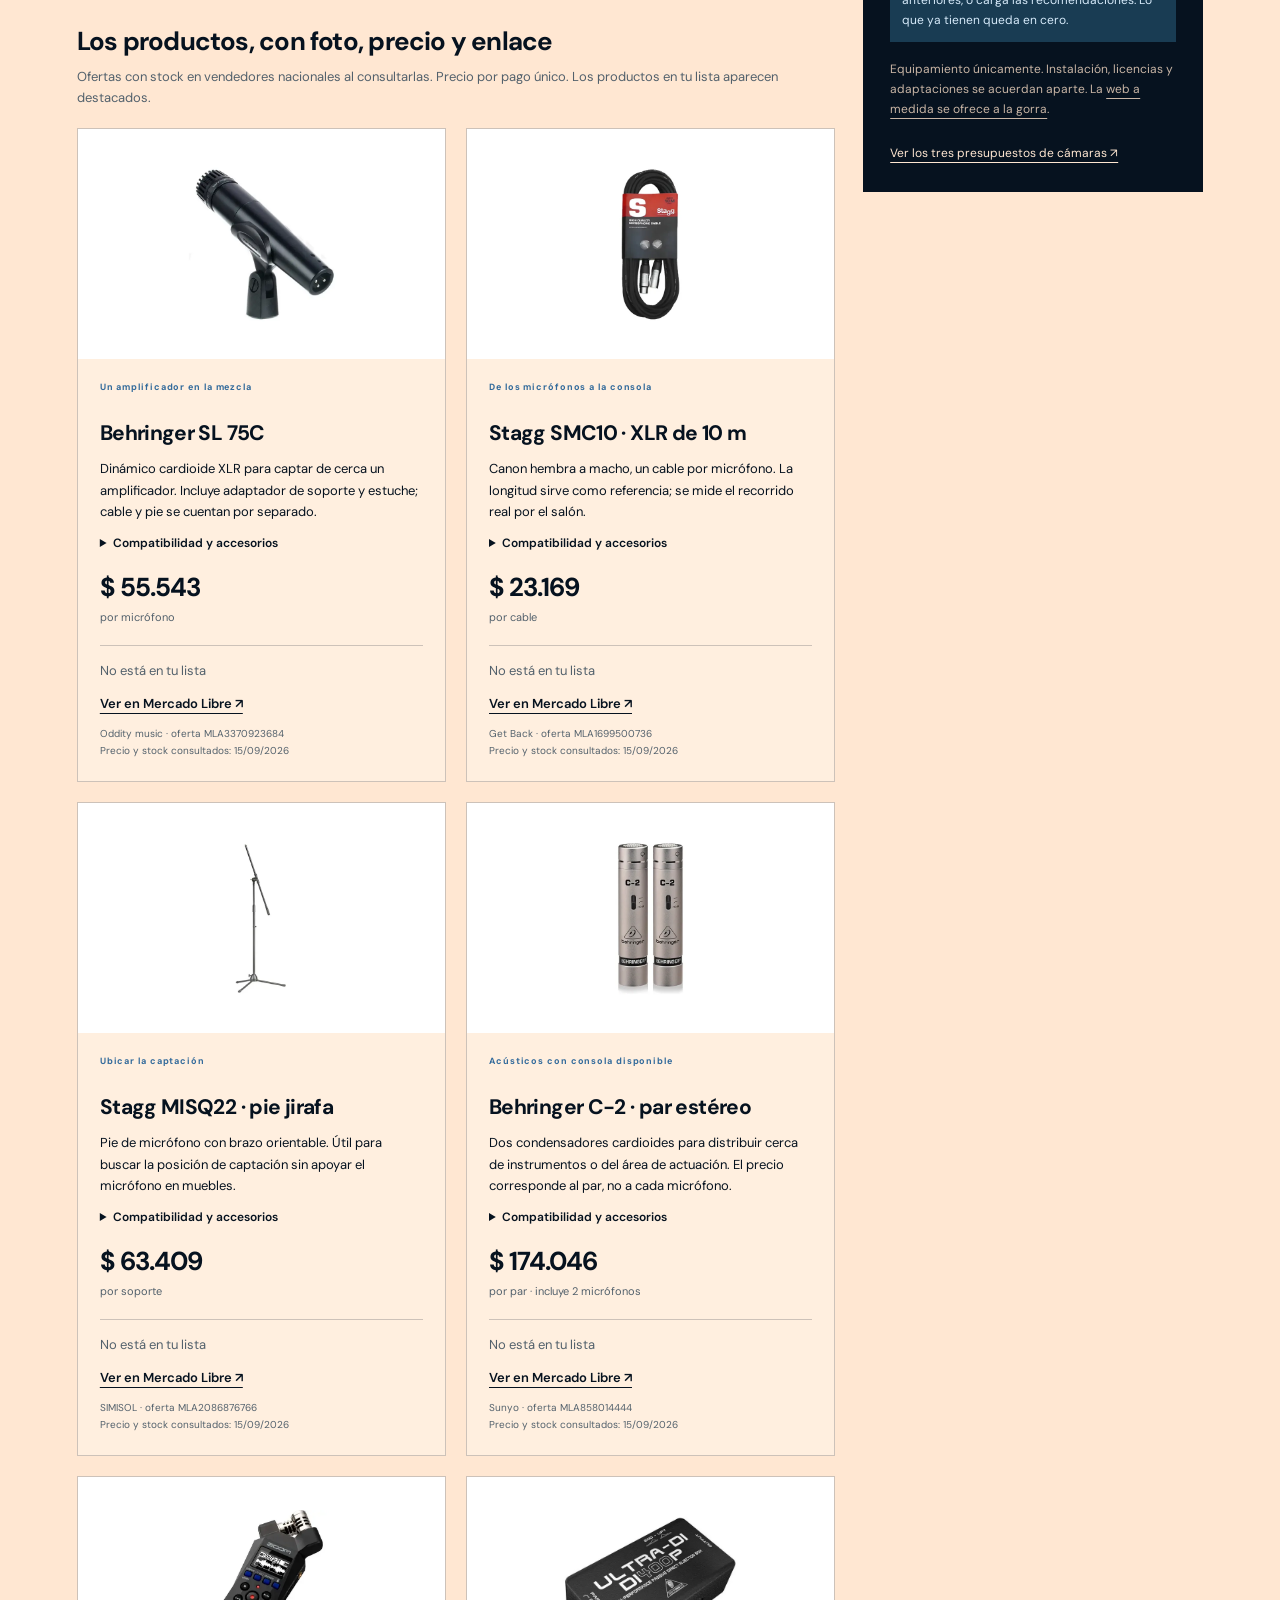
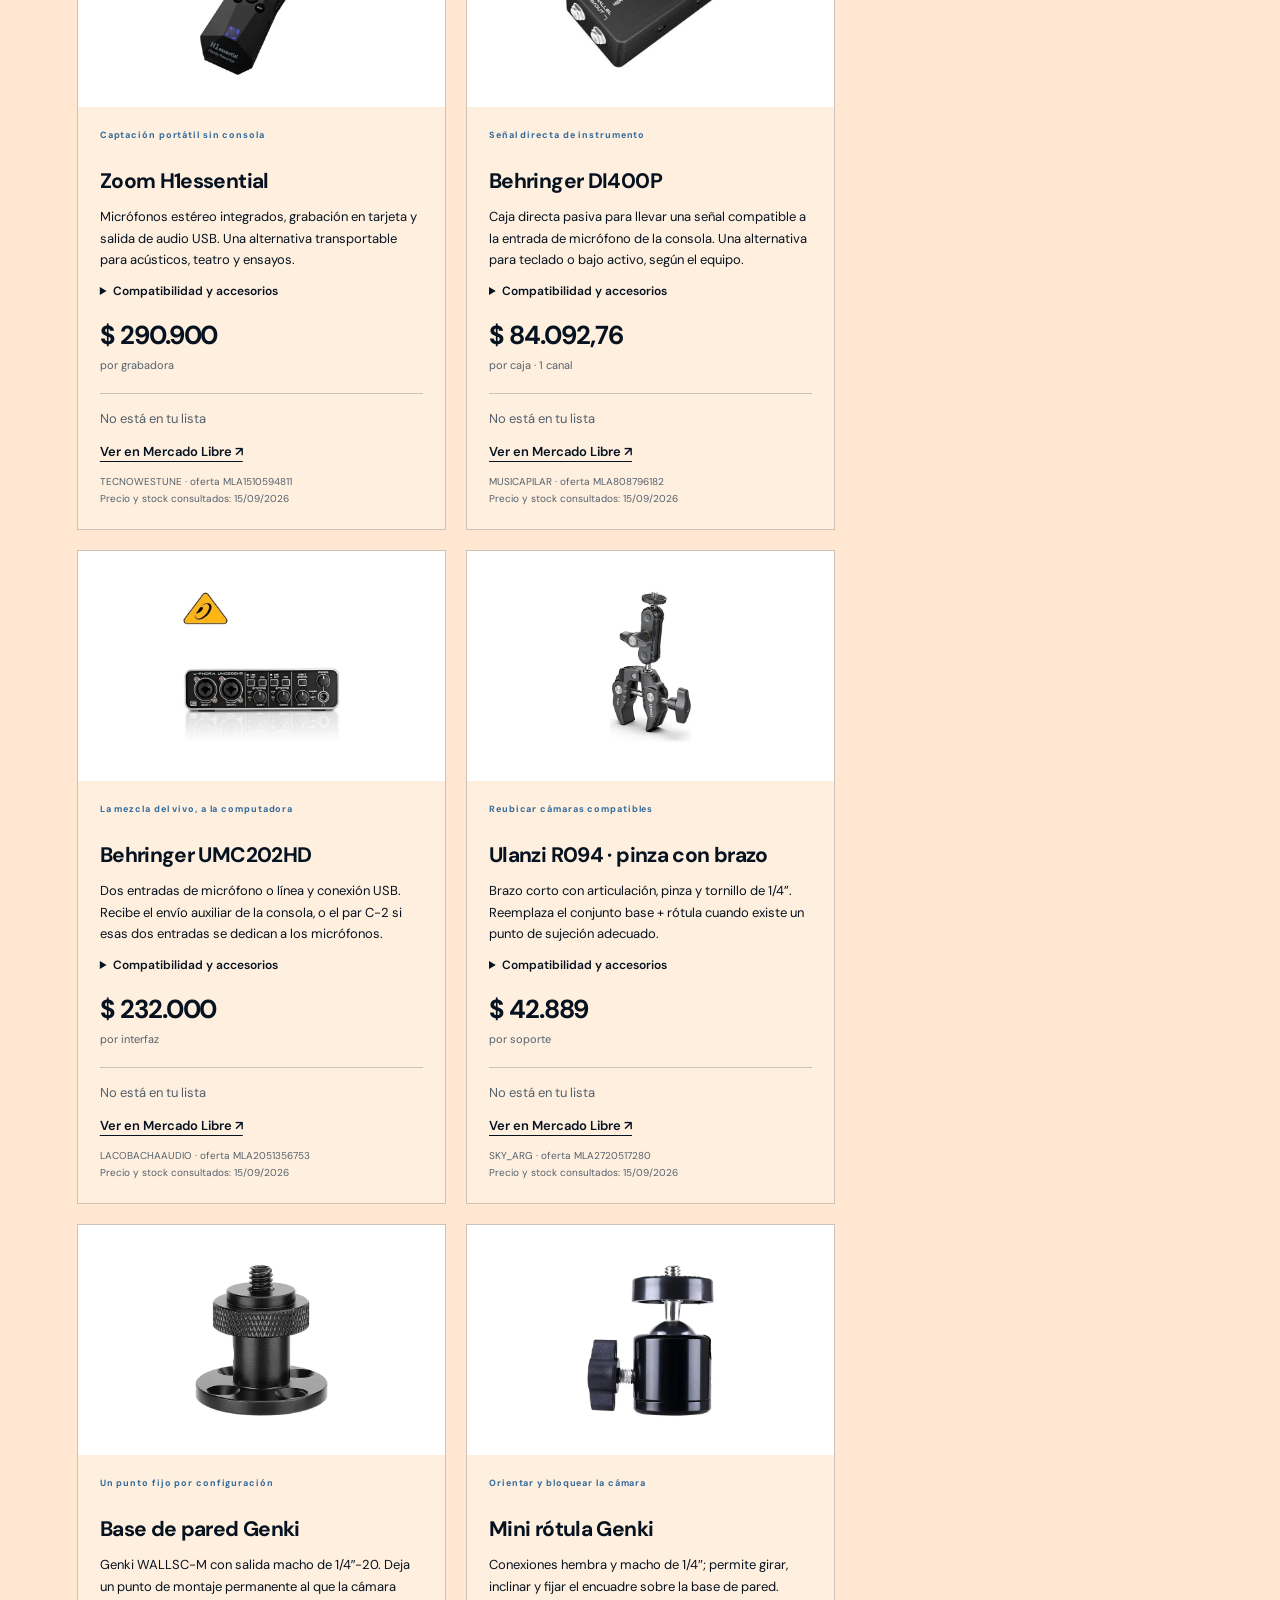
==== commit 46255c6c: "Rewrite solutions page as point-by-point answers to Keuken - Open with ten short answers (nine clien" ====
--- a/soluciones/index.html
+++ b/soluciones/index.html
@@ -2,27 +2,112 @@
 <html lang="es">
 <head>
   <meta charset="UTF-8"><meta name="viewport" content="width=device-width, initial-scale=1">
-  <title>Keuken en vivo · Soluciones para empezar y crecer</title>
-  <meta name="description" content="YouTube y la web de Keuken, sonido para cada presentación, cámaras móviles y compras por necesidad. Una propuesta para compartir la cultura de Lago Puelo.">
-  <meta property="og:title" content="Keuken en vivo · Soluciones para empezar y crecer"><meta property="og:description" content="Un canal para llegar más lejos. Un plan para hacerlo posible."><meta property="og:image" content="https://nikoalerce.github.io/keuken-aonikenk-propuesta/assets/salon-show.webp">
-  <link rel="icon" href="../assets/logo.jpg"><link rel="stylesheet" href="soluciones.css?v=20260915-web"><script src="soluciones.js?v=20260915" defer></script>
+  <title>Keuken en vivo · Respuesta punto por punto</title>
+  <meta name="description" content="Respuesta a Keuken: cada pregunta con su respuesta corta y el detalle debajo. YouTube y la web propia, covers y DJ sets, amplificadores y premezcla, acústicos sin consola y un escenario que cambia de lugar. Opciones con productos nacionales y una recomendación.">
+  <meta property="og:title" content="Keuken en vivo · Respuesta punto por punto"><meta property="og:description" content="Cada pregunta planteada, con respuesta corta, opciones, precios de referencia y una recomendación."><meta property="og:image" content="https://nikoalerce.github.io/keuken-aonikenk-propuesta/assets/salon-show.webp">
+  <link rel="icon" href="../assets/logo.jpg"><link rel="stylesheet" href="soluciones.css?v=20260915-r5"><script src="soluciones.js?v=20260915-r5" defer></script>
 </head>
 <body>
-<a class="skip" href="#recomendacion">Ir a la recomendación</a>
-<header class="site-header"><a class="brand" href="../"><img src="../assets/logo.jpg" alt=""><span>KEUKEN AONIKENK<small>CENTRO CULTURAL · LAGO PUELO</small></span></a><nav aria-label="Principal"><a href="../">La propuesta</a><a href="#destino">YouTube + web</a><a href="#web-a-medida">Web a medida</a><a href="#comunidad">Comunidad</a><a href="#sonido">Sonido</a><a href="#compras">Compras</a><a class="nav-cta" href="#prueba">Cómo empezar ↗</a></nav></header>
+<a class="skip" href="#respuestas">Ir a las respuestas</a>
+<header class="site-header"><a class="brand" href="../"><img src="../assets/logo.jpg" alt=""><span>KEUKEN AONIKENK<small>CENTRO CULTURAL · LAGO PUELO</small></span></a><nav aria-label="Principal"><a href="../">La propuesta</a><a href="#respuestas">Respuestas</a><a href="#destino">Videos</a><a href="#covers">Covers</a><a href="#amplis">Sonido</a><a href="#escenario">Cámaras</a><a href="#presupuesto">Lista de compra</a><a href="#web-a-medida">Web a medida</a></nav></header>
 <main>
   <section class="hero" id="recomendacion">
-    <div class="hero-copy"><p class="eyebrow">KEUKEN EN VIVO / SOLUCIONES</p><h1>Un escenario.<br>Mucho más<br><em>público.</em></h1><p class="lead">Que una noche en Lago Puelo pueda encontrarse, escucharse y volver a compartirse desde cualquier lugar.</p><p>La recomendación: <strong>YouTube como canal principal, la web de Keuken como casa del archivo</strong> y un equipo que se adapte a cada presentación.</p><a class="button" href="#destino">Conocer el plan <span>↓</span></a></div>
+    <div class="hero-copy"><p class="eyebrow">RESPUESTA A KEUKEN · SEPTIEMBRE 2026</p><h1>Lo que plantearon,<br><em>respondido.</em></h1><p class="lead">Primero, respuestas cortas a todo lo que dijeron, con lo que necesito que me confirmen. Después, el detalle: opciones, precios de productos nacionales y fuentes, para quien quiera seguir leyendo.</p><a class="button" href="#respuestas">Ver las respuestas <span>↓</span></a></div>
     <figure class="hero-film"><div class="film-top"><span class="youtube-mark" aria-hidden="true">▶</span><span>KEUKEN · SESIONES EN VIVO</span><span class="film-dot" aria-hidden="true">●</span></div><img src="../assets/salon-show.webp" alt="Un músico se presenta en el escenario de Keuken, entre vigas de madera y luces de color"><figcaption><span>LAGO PUELO, CHUBUT</span><strong>La música sigue<br>después del recital.</strong><span class="film-tag">Propuesta de canal · fotografía del salón</span></figcaption></figure>
   </section>
-  <div class="promise-strip"><span><b>01</b> Llegar a nuevas personas</span><span><b>02</b> Escuchar bien cada show</span><span><b>03</b> Invertir en lo que falta</span></div>
+
+  <section class="section answers" id="respuestas">
+    <div class="section-head"><div><p class="eyebrow">SUS PREGUNTAS, RESPONDIDAS</p><h2>Primero lo corto.<br><em>Después el detalle.</em></h2></div><p>En el orden en que lo dijeron. Cada respuesta enlaza a su sección. Lo marcado en azul es lo que necesito que me confirmen para cerrar la lista de compra.</p></div>
+    <ol class="qa-list">
+      <li class="qa"><span class="qa-number">01</span><div><q>Tenemos algunas de esas cosas del rider técnico que planteaste.</q><p class="qa-answer">Perfecto: lo que ya tienen se descuenta y se compra solo lo que falte, después de probarlo.</p><p class="qa-ask"><b>Para avanzar:</b> ¿qué tienen hoy? Consola: marca, modelo y una foto de sus entradas y salidas. Computadora: modelo. Cámaras, micrófonos, pies, cables y grabadora.</p><a class="qa-link" href="#prueba">Lo que ya tienen y la prueba ↓</a></div></li>
+      <li class="qa"><span class="qa-number">02</span><div><q>Tendríamos que hacer una prueba acá.</q><p class="qa-answer">Sí. Una tarde en el salón con un guion corto: cámaras, un ampli, una voz acústica y la mezcla. De ahí sale la lista de compra.</p><p class="qa-ask"><b>Para avanzar:</b> ¿qué tarde les queda cómoda? Mejor con músicos que suelan tocar ahí.</p><a class="qa-link" href="#prueba">El guion del ensayo ↓</a></div></li>
+      <li class="qa"><span class="qa-number">03</span><div><q>A veces cambiamos de lugar el escenario.</q><p class="qa-answer">Varios puntos fijos arriba, en vigas o techo, y las cámaras se mudan al que corresponde. El encuadre se repite y los cables van por arriba. Referencia: $71.952 por cuatro puntos y dos rótulas.</p><p class="qa-ask"><b>Para avanzar:</b> ¿se puede atornillar en las vigas? ¿Cuántas posiciones distintas usa el escenario?</p><a class="qa-link" href="#escenario">Cómo montar las cámaras ↓</a></div></li>
+      <li class="qa"><span class="qa-number">04</span><div><q>Las presentaciones salen con amplificadores: hay que llevarlos a la consola y tener esa premezcla de la grabación.</q><p class="qa-answer">Un micrófono por amplificador a un canal libre, o una DI para bajo y teclado, y una mezcla propia para internet desde un envío auxiliar de la consola. Referencia: $142.121 por ampli; la interfaz, $232.000, solo si el USB de la consola no manda esa mezcla.</p><p class="qa-ask"><b>Para avanzar:</b> con la foto de la consola vemos si tiene auxiliares libres y USB. ¿Cuántos amplificadores suenan a la vez, como máximo?</p><a class="qa-link" href="#amplis">Micrófono, DI y premezcla ↓</a></div></li>
+      <li class="qa"><span class="qa-number">05</span><div><q>Algunas cosas son muy acústicas o sin consola: una Tascam o una Zoom para una grabación de aire; cuestiones de teatro.</q><p class="qa-answer">De acuerdo. Una grabadora estéreo Zoom H1essential, $290.900: graba en tarjeta y manda el audio por USB a OBS sin consola. Sirve para acústicos y teatro.</p><p class="qa-ask"><b>Para avanzar:</b> ¿tienen alguna grabadora o micrófono de ambiente para probar antes de comprar?</p><a class="qa-link" href="#need-acusticos">Sin consola y teatro ↓</a></div></li>
+      <li class="qa"><span class="qa-number">06</span><div><q>¿Lo transmitimos por YouTube o en una landing propia con el video pasando?</q><p class="qa-answer">Por YouTube, con la web de Keuken como casa: los videos se insertan sin costo y quedan ordenados por fecha y artista. Una landing con reproductor propio cuesta por minuto visto, no trae público y no elimina los derechos.</p><a class="qa-link" href="#destino">Por qué YouTube y qué aporta la web ↓</a></div></li>
+      <li class="qa"><span class="qa-number">07</span><div><q>Hay covers que nos banean el video al toque, y con tres o cuatro hay que presentar un informe para que no nos jueguen en el canal.</q><p class="qa-answer">Un cover no banea. Genera un reclamo automático que afecta solo a ese video: el titular cobra los anuncios o lo bloquea en algún país. Las faltas que cuentan son retiros formales pedidos a mano, y tres o cuatro reclamos no son tres faltas.</p><a class="qa-link" href="#covers">Reclamo, falta y vivo, con fuentes ↓</a></div></li>
+      <li class="qa"><span class="qa-number">08</span><div><q>¿Y si toca un DJ en vivo?</q><span class="qa-note">Una pregunta que sumamos nosotros.</span><p class="qa-answer">Un DJ pasa temas grabados, y eso YouTube lo reconoce en el momento: puede cortar ese vivo. La solución: esa noche sale en vivo por Mixcloud Live, una plataforma con licencias de los sellos hecha para DJ sets, con el mismo OBS y las mismas cámaras. Al día siguiente el set se sube a YouTube, donde queda visible con reclamos, como los live sets que se escuchan todos los días. Costo: una suscripción mensual a Mixcloud Pro.</p><p class="qa-ask"><b>Para avanzar:</b> ¿programan noches de DJ? Si sí, sumamos Mixcloud al plan.</p><a class="qa-link" href="#covers">Cómo funciona ↓</a></div></li>
+      <li class="qa"><span class="qa-number">09</span><div><q>Está la movida de si monetizás o no monetizás los videos; habría que investigar esa parte.</q><p class="qa-answer">Investigado: monetizar no cambia los reclamos. Lo que existe es el reparto de ingresos en covers aptos cuando el canal entre al Programa de socios. Juega a favor.</p><a class="qa-link" href="#comunidad">Monetización y aportes del público ↓</a></div></li>
+      <li class="qa"><span class="qa-number">10</span><div><q>¿Por qué canales va a salir esto? ¿O una landing con todos los videos que redireccione al canal de YouTube?</q><p class="qa-answer">Sale por YouTube, vivo y archivo. Y sí a la landing: la web de Keuken con todos los videos, la agenda, los artistas y los aportes, que lleva al canal. Esa web la hago a la gorra.</p><p class="qa-ask"><b>Para avanzar:</b> ¿quién administra el canal de YouTube de Keuken? Hace falta ese acceso para habilitar los vivos, y YouTube tarda hasta un día en activarlos.</p><a class="qa-link" href="#web-a-medida">La web a medida ↓</a></div></li>
+    </ol>
+  </section>
 
   <section class="section" id="destino">
-    <div class="section-head"><div><p class="eyebrow">01 / DÓNDE VIVIRÁ LA MÚSICA</p><h2>YouTube para encontrarnos.<br><em>Keuken para volver.</em></h2></div><p>El público puede elegir dónde mirar. El mismo recital se reproduce en YouTube y, cuando la inserción esté habilitada, dentro de la web del centro.</p></div>
-    <div class="distribution"><article class="distribution-origin"><span class="label">EN EL SALÓN</span><h3>Un recital<br>bien registrado</h3><p>Dos cámaras + sonido preparado para la transmisión.</p><span class="small">OBS transmite y guarda una copia en la computadora.</span></article><div class="distribution-arrow" aria-hidden="true">→</div><article class="distribution-main"><span class="label">CANAL PRINCIPAL</span><h3><span class="youtube-mark" aria-hidden="true">▶</span> YouTube</h3><p>Vivos, sesiones completas, canciones y suscripciones.</p><div class="mini-embed"><span aria-hidden="true">↳</span><div><b>También en la web de Keuken</b><span>Archivo por artista, agenda y apoyo al centro.</span></div></div></article></div>
-    <div class="two-col reasoning"><div><h3>Por qué apostar a YouTube</h3><p>Ofrece búsquedas, recomendaciones y una audiencia que puede volver por suscripción. Nuestra apuesta es aprovechar esos hábitos, en lugar de depender de que cada persona recuerde visitar la web.</p><p>Un artista reconocido puede atraer a su comunidad y abrir la puerta a otras sesiones de Keuken. El alcance dependerá del interés real y de cómo se presente y comparta el material; la viralidad es una posibilidad, no una previsión.</p><a class="source" href="https://support.google.com/youtube/answer/16089387?hl=es" target="_blank" rel="noopener noreferrer">Cómo recomienda videos YouTube ↗</a></div><div><h3>Qué aporta una web propia</h3><p>Un lugar estable con la identidad de Keuken: programación, artistas, recitales anteriores y formas de colaborar. Cada video puede enlazar a ese espacio.</p><p><strong>Para empezar, alcanza con insertar los videos.</strong> No hace falta contratar un segundo servidor de transmisión. Si YouTube bloquea un video, ese mismo reproductor tampoco estará disponible en la web.</p><a class="source" href="https://support.google.com/youtube/answer/171780?hl=es" target="_blank" rel="noopener noreferrer">Videos y listas insertados en una web ↗</a></div></div>
-    <details class="detail"><summary>Comparar las tres opciones de publicación <span>+</span></summary><div class="option-grid"><article><span class="label">INICIO MÍNIMO</span><h3>Solo YouTube</h3><p>Sin una tarifa de alojamiento de video para el canal. Rápido de poner en marcha; el archivo y la identidad dependen de la plataforma.</p></article><article class="recommended"><span class="label">RECOMENDADA</span><h3>YouTube + web</h3><p>Conserva la circulación en YouTube y reúne las sesiones en Keuken. Propongo hacer la web a medida, a la gorra. Insertar los videos no duplica el costo de transmisión. <a href="#web-a-medida">Conocer la propuesta →</a></p></article><article><span class="label">UNA ETAPA POSTERIOR</span><h3>Video independiente</h3><p>Un proveedor como Cloudflare Stream permite un reproductor propio. Suma operación y cobro por almacenamiento y audiencia. Los derechos de la música siguen siendo necesarios.</p><p class="small">Ejemplo: 200 personas mirando 120 minutos = 24.000 minutos entregados, unos <b>USD 24</b> + un bloque de almacenamiento de <b>USD 5/mes</b>. Impuestos, configuración de este servicio y reproducciones posteriores aparte.</p><a class="source" href="https://developers.cloudflare.com/stream/pricing/" target="_blank" rel="noopener noreferrer">Tarifas de Cloudflare Stream ↗</a></article></div></details>
+    <div class="section-head"><div><p class="eyebrow">01 / VIDEOS</p><h2>YouTube para llegar.<br><em>Keuken para volver.</em></h2></div><p>La gente escucha música en YouTube por costumbre: busca, se suscribe y vuelve. Una web propia no cambia ese hábito; lo aprovecha.</p></div>
+    <div class="option-grid static-options">
+      <article><span class="label">INICIO MÍNIMO</span><h3>Solo YouTube</h3><p class="option-cost">$0</p><p>Vivo, archivo y suscripciones en el canal que ya existe. Rápido; la identidad de Keuken y el orden del archivo quedan a merced de la plataforma.</p></article>
+      <article class="recommended"><span class="label">RECOMENDADA</span><h3>YouTube + la web de Keuken</h3><p class="option-cost">Sin costo de transmisión</p><p>El vivo y el archivo viven en YouTube; la web los inserta y suma agenda, artistas, contacto y aportes. Diseño y desarrollo <a href="#web-a-medida">a la gorra</a>. Dominio propio opcional: alrededor de $8.500 por año según NIC Argentina, a confirmar.</p></article>
+      <article><span class="label">UNA ETAPA POSTERIOR</span><h3>Reproductor propio en la web</h3><p class="option-cost">USD 5 por mes + USD 1 por cada 1.000 minutos vistos</p><p>Emitir sin YouTube, con un servicio como Cloudflare Stream. Ejemplo: 200 personas mirando 120 minutos, unos USD 24 por función. Sin búsquedas ni suscriptores, y con los mismos derechos que resolver: sacar el video de YouTube no saca los derechos.</p><a class="source" href="https://developers.cloudflare.com/stream/pricing/" target="_blank" rel="noopener noreferrer">Tarifas de Cloudflare Stream ↗</a></article>
+    </div>
+    <div class="two-col reasoning">
+      <div><h3>Por qué YouTube</h3><p>Búsquedas, recomendaciones y suscripciones traen público que todavía no conoce a Keuken. Cuando toque alguien con renombre, su comunidad comparte el vivo y se queda suscripta. Y la transmisión, el archivo y el reproductor no cuestan nada.</p><a class="source" href="https://support.google.com/youtube/answer/16089387?hl=es" target="_blank" rel="noopener noreferrer">Cómo recomienda videos YouTube ↗</a></div>
+      <div><h3>Qué aporta la web</h3><p>Identidad propia, la programación, los recitales anteriores ordenados por artista, el contacto y los aportes. Cada video insertado apunta al canal, así que cada visita a la web también suma suscriptores. Un video bloqueado en YouTube tampoco se ve insertado: la web es la casa, no un refugio de derechos.</p><a class="source" href="https://support.google.com/youtube/answer/171780?hl=es" target="_blank" rel="noopener noreferrer">Videos insertados en una web ↗</a></div>
+    </div>
+    <details class="detail" id="comunidad"><summary>Aportes del público y monetización en YouTube <span>+</span></summary><div class="detail-body funding-grid">
+      <article><span class="label">DESDE LA PRIMERA SESIÓN</span><h3>Aportes del público al centro</h3><p>Un alias o enlace de aporte del centro en la descripción del video y en la web, y un acuerdo con cada artista sobre cómo se reparte lo de su fecha.</p><div class="funding-calc"><label for="supporters">Personas que aportan<input id="supporters" type="number" min="0" max="100000" step="1" value="30"></label><span aria-hidden="true">×</span><label for="contribution">Aporte mensual (ARS)<input id="contribution" type="number" min="0" max="1000000" step="100" value="3000"></label><output id="support-total">$90.000 por mes</output><small>Ejemplo para dimensionar; no es una proyección de ingresos.</small></div></article>
+      <article><span class="label">CON UNA AUDIENCIA QUE CRECE</span><h3>Monetización</h3><p>Argentina está en el programa ampliado: con <strong>500 suscriptores, 3 publicaciones válidas en 90 días y 3.000 horas válidas en 12 meses</strong> se habilitan membresías y Super Chat. Los anuncios piden <strong>1.000 suscriptores y 4.000 horas</strong>. Monetizar no habilita covers ni evita reclamos; lo que existe es el reparto de ingresos en covers aptos, una vez dentro del programa.</p><p class="sources-row"><a class="source" href="https://support.google.com/youtube/answer/13429240?hl=es" target="_blank" rel="noopener noreferrer">Acceso ampliado ↗</a><a class="source" href="https://support.google.com/youtube/answer/72851?hl=es" target="_blank" rel="noopener noreferrer">Requisitos para anuncios ↗</a><a class="source" href="https://support.google.com/youtube/answer/3301938?hl=es" target="_blank" rel="noopener noreferrer">Ingresos compartidos en covers ↗</a></p></article>
+    </div></details>
+  </section>
 
+  <section class="section dark" id="covers">
+    <div class="section-head"><div><p class="eyebrow">02 / COVERS Y DJ SETS</p><h2>Un cover no cierra el canal.<br><em>Un DJ en vivo va por otro lado.</em></h2></div><p>Cuando se habla de «baneos» se mezclan tres cosas distintas. Separarlas muestra dónde está el riesgo real y qué hacer, sin protocolos.</p></div>
+    <div class="rights-grid">
+      <article><span class="number">01</span><h3>Reclamo</h3><p>Automático. El sistema reconoce la canción y aplica lo que decidió el titular: cobrar los anuncios, bloquear el video o solo medirlo, a veces por país. Afecta a ese video; YouTube aclara que «no suelen repercutir en tu canal ni en tu cuenta». Más del 90 % de los reclamos terminan en monetización.</p><a class="source" href="https://support.google.com/youtube/answer/6013276?hl=es" target="_blank" rel="noopener noreferrer">Qué significa un reclamo ↗</a></article>
+      <article><span class="number">02</span><h3>Falta</h3><p>Solo llega si un titular pide a mano retirar el video. Tres faltas activas pueden cancelar la cuenta; cada una caduca a los 90 días con el curso de derechos de autor. Tres o cuatro videos reclamados no son tres faltas.</p><a class="source" href="https://support.google.com/youtube/answer/2814000?hl=es" target="_blank" rel="noopener noreferrer">Política de faltas ↗</a></article>
+      <article><span class="number">03</span><h3>Corte del vivo</h3><p>Si detecta música grabada de terceros durante una transmisión, YouTube pone una placa y puede interrumpirla; repetirlo restringe los vivos. Pasa con temas grabados, no con una banda tocando un cover.</p><a class="source" href="https://support.google.com/youtube/answer/3367684?hl=es" target="_blank" rel="noopener noreferrer">Derechos en transmisiones en vivo ↗</a></article>
+    </div>
+    <h3 class="plan-title">Qué hacemos, según quién toque</h3>
+    <ol class="plan-steps">
+      <li><span class="step-number">1</span><div><b>Bandas y solistas, covers incluidos: al aire por YouTube.</b><p>Se transmite y se graba como cualquier fecha. Si el video recibe un reclamo, no se hace nada: el titular cobra sus anuncios y el archivo sigue visible. Si un tema queda bloqueado, se recorta ese tramo desde YouTube Studio o se deja en la copia local.</p></div><span class="step-cost">$0</span></li>
+      <li><span class="step-number">2</span><div><b>DJ sets: en vivo por Mixcloud Live, y al día siguiente a YouTube.</b><p>Mixcloud tiene licencias con Universal, Sony, Warner y los sellos independientes de Merlin, y está hecho para DJ sets: no hay retiros. Se transmite con video, con el mismo OBS y las mismas cámaras, cambiando solo el destino. Mixcloud guarda el audio del vivo en el perfil, no el video: por eso la grabación local se sube a YouTube al día siguiente, donde queda visible con reclamos, como los live sets que todos escuchamos. Requiere una suscripción mensual a Mixcloud Pro.</p></div><span class="step-cost">Mixcloud Pro</span></li>
+      <li><span class="step-number">3</span><div><b>Con los artistas, una sola línea.</b><p>En el mensaje que confirma cada fecha: «La fecha se transmite por el canal de Keuken y queda grabada; si no querés que se publique, avisanos». Sin papeles ni reuniones.</p></div><span class="step-cost">$0</span></li>
+    </ol>
+    <p class="sources-row"><a class="source" href="https://transparencyreport.google.com/youtube-policy/copyright" target="_blank" rel="noopener noreferrer">Informe de transparencia de YouTube ↗</a><a class="source" href="https://www.mixcloud.com/blog/2025/01/01/how-to-live-stream-music-without-copyright-takedown-issues/" target="_blank" rel="noopener noreferrer">Licencias y vivos en Mixcloud ↗</a><a class="source" href="https://help.mixcloud.com/hc/en-us/articles/360013022760-How-do-I-go-live-with-OBS" target="_blank" rel="noopener noreferrer">Mixcloud Live desde OBS ↗</a><a class="source" href="https://support.google.com/youtube/answer/2902117?hl=es" target="_blank" rel="noopener noreferrer">Recortar un tramo reclamado ↗</a></p>
+  </section>
+
+  <section class="section" id="amplis">
+    <div class="section-head"><div><p class="eyebrow">03 / SONIDO</p><h2>Lo que suena en el escenario<br><em>tiene que llegar al vivo.</em></h2></div><p>Cada fuente entra a la consola y el vivo tiene su propia mezcla. Sin consola, una grabadora capta cerca de la acción. Elegí una opción por tema; lo que ya tienen queda en cero.</p></div>
+    <div class="sound-route wide" aria-label="Recorrido del audio para el vivo"><span>AMPLIFICADOR</span><b>→</b><span>MICRÓFONO O DI</span><b>→</b><span>CANAL LIBRE DE LA CONSOLA</span><b>→</b><span>ENVÍO AUXILIAR</span><b>→</b><span class="route-final">INTERFAZ → OBS → YOUTUBE</span></div>
+    <div class="need" id="need-amplis" data-need="amplis"></div>
+    <div class="need" id="need-mezcla" data-need="mezcla"></div>
+    <div class="need" id="need-acusticos" data-need="acusticos"></div>
+    <details class="detail"><summary>Cómo se arma la premezcla sin tocar el sonido del salón <span>+</span></summary><div class="detail-body two-col"><div><h3>Un envío auxiliar propio</h3><p>La mezcla del salón va por el master. Para internet se usa un envío auxiliar libre: cada canal se dosifica de nuevo, con auriculares, hasta que batería, amplificadores y voces se escuchen equilibrados afuera. El público no nota ningún cambio.</p><p>Si la consola tiene USB, hay que ver qué manda: muchas envían solo el master. Tener USB no garantiza una mezcla independiente.</p></div><div><h3>La interfaz, cuando hace falta</h3><p>La UMC202HD recibe el auxiliar estéreo o un par de micrófonos, no ambas cosas a la vez. Los cables desde la consola se compran después de ver sus conectores.</p><p>Grabar cada canal por separado para mezclar después es una etapa posterior: otra interfaz o consola y horas de mezcla por fecha.</p></div></div><p class="sources-row"><a class="source" href="https://www.yamaha.com/US/houseofworship/downloadables/Audio-System-How-to-Guides/Livestream-Sound-Guide.pdf" target="_blank" rel="noopener noreferrer">Guía de mezcla para streaming · Yamaha ↗</a><a class="source" href="https://mediadl.musictribe.com/media/PLM/data/docs/UMC/UMC404HD_UMC204HD_UMC202HD_UMC22_UM2_QSG_WW.pdf" target="_blank" rel="noopener noreferrer">Guía UMC202HD · Behringer ↗</a></p></details>
+    <details class="detail"><summary>Teatro y palabra <span>+</span></summary><div class="detail-body two-col"><div><p>La prioridad es entender cada palabra. Para una narración en un punto fijo alcanza un micrófono cercano. En una escena con movimiento, la grabadora o el par C-2 cerca del área de actuación, y un ensayo escuchando con auriculares.</p></div><div><p>Si las voces quedan lejos, alquilar o pedir prestados micrófonos de diadema o solapa para esa obra. Un micrófono de ambiente registra el entorno; no separa la voz del público ni de la reverberación.</p></div></div><p class="sources-row"><a class="source" href="https://zoomcorp.com/media/documents/E_H1essential_rev2.pdf" target="_blank" rel="noopener noreferrer">Manual H1essential · Zoom ↗</a><a class="source" href="https://www.shure.com/damfiles/default/global/documents/publications/en/performance-production/microphone_techniques_for_recording_english.pdf-bb0469316afdb6118691d2f3f5e3ff01.pdf" target="_blank" rel="noopener noreferrer">Técnicas de captación · Shure ↗</a></p></details>
+  </section>
+
+  <section class="section tinted" id="escenario">
+    <div class="section-head"><div><p class="eyebrow">04 / CÁMARAS</p><h2>El escenario cambia.<br><em>Las cámaras se mudan.</em></h2></div><p>La idea de Keuken es la correcta: varios puntos de montaje fijos arriba y, cuando el escenario cambia, la cámara se lleva al punto que corresponde.</p></div>
+    <div class="mount-grid"><figure class="venue-photo"><img src="../assets/salon-publico.webp" alt="Vista real del escenario desde las mesas de Keuken, con columnas de madera entre el público y los músicos" loading="lazy"><figcaption>Las vigas ofrecen puntos de montaje en casi todo el salón. Cada punto se prueba con músicos y público en sus lugares.</figcaption></figure><div><h3>Puntos fijos arriba, encuadre repetible.</h3><p>Una base atornillada en cada punto útil y una rótula por cámara. La cámara se desenrosca de un punto y se enrosca en otro en un minuto; como el punto es siempre el mismo, el encuadre se repite. Los cables van por arriba, fuera del paso.</p><p><strong>Qué cuidar:</strong> la altura. Desde el centro del techo la cámara mira demasiado hacia abajo; conviene la viga más baja o la más cercana a la pared opuesta para la toma principal. También el permiso para atornillar, una retención de seguridad y el largo real de las extensiones USB.</p></div></div>
+    <div class="need" id="need-escenario" data-need="escenario"></div>
+    <div class="need" id="need-camara" data-need="camara"></div>
+    <details class="detail"><summary>Qué verificar del encuadre y las conexiones <span>+</span></summary><div class="detail-body two-col"><div><p>El escenario estimado es de 4 × 2 m. Los 78° de la C920 son un campo diagonal: no garantizan que entren cuatro metros de escenario desde dos metros de distancia. La posición se elige con una prueba de imagen. Para la toma cercana, empezar a 1–2 m del músico.</p></div><div><p>Medir el cable por su recorrido real, con holgura y sin cruzar el paso. Probar las dos cámaras a la vez y las extensiones USB bajo carga. Las cámaras deben tener rosca de 1/4″.</p></div></div><p class="sources-row"><a class="source" href="https://www.ulanzi.com/collections/geartree/products/ulanzi-r094-multi-functional-super-clamp-2638" target="_blank" rel="noopener noreferrer">Medidas y carga del R094 · Ulanzi ↗</a><a class="source" href="https://www.logitech.com/es-es/shop/p/c920-pro-hd-webcam" target="_blank" rel="noopener noreferrer">C920 · Logitech ↗</a><a class="source" href="../#plano">Ver el plano de la propuesta →</a></p></details>
+  </section>
+
+  <section class="section" id="prueba">
+    <div class="section-head"><div><p class="eyebrow">05 / LA PRUEBA</p><h2>Primero probar.<br><em>Después comprar.</em></h2></div><p>Tienen parte del equipo y el salón tiene sus reglas. Una tarde de prueba decide más que cualquier lista armada de lejos.</p></div>
+    <div class="check-grid">
+      <article><span class="label">ANTES · QUÉ MANDARME</span><h3>Para preparar la prueba</h3><ul><li>Consola: marca, modelo y una foto de sus entradas y salidas.</li><li>Computadora: modelo y puertos USB libres.</li><li>Cámaras, micrófonos, pies, cables y grabadora que tengan.</li><li>Una foto de las vigas donde irían las cámaras.</li><li>Quién administra el canal de YouTube.</li></ul></article>
+      <article><span class="label">EL ENSAYO · UNA TARDE</span><h3>Qué probamos</h3><ol><li>Cámaras y extensiones USB; imagen en OBS.</li><li>Las posiciones del escenario y los puntos de montaje de cada una.</li><li>Un amplificador con micrófono y, si hay bajo o teclado, con DI.</li><li>Una voz acústica con la grabadora o el par de micrófonos.</li><li>La mezcla auxiliar con auriculares y una grabación de 20 minutos.</li></ol></article>
+      <article class="outcome"><span class="label">DESPUÉS · LA DECISIÓN</span><h3>Qué se compra</h3><p>Lo que falló o faltó en la prueba entra a la lista. Lo demás, no. Cada tema tiene una opción «con lo que ya hay» que cuesta cero.</p><a class="button" href="#presupuesto">Armar la lista <span>↓</span></a></article>
+    </div>
+  </section>
+
+  <section class="section" id="presupuesto">
+    <div class="section-head"><div><p class="eyebrow">06 / LISTA DE COMPRA</p><h2>Solo lo que falte.</h2></div><p>Elegí una opción por tema en las secciones anteriores o cargá las recomendaciones de una vez. Nada se suma solo.</p></div>
+    <div class="budget-layout">
+      <div>
+        <div class="selection-list" id="selection-list" aria-live="polite"></div>
+        <h3 class="products-title">Los productos, con foto, precio y enlace</h3>
+        <p class="small">Ofertas con stock en vendedores nacionales al consultarlas. Precio por pago único. Los productos en tu lista aparecen destacados.</p>
+        <div class="product-grid" id="products"></div>
+        <noscript><p>Activá JavaScript para elegir opciones y calcular. También podés consultar la <a href="productos.json">lista de productos y precios</a>.</p></noscript>
+      </div>
+      <aside class="budget" id="budget-summary" aria-label="Lista de compra"><span class="label">LO QUE FALTA COMPRAR</span><strong class="budget-total" id="subtotal">$0</strong><p class="small">Pesos argentinos · productos, antes de envío</p><div class="budget-actions"><button type="button" id="load-reco">Cargar las recomendaciones</button><button type="button" id="clear-all">Vaciar</button></div><div id="budget-lines"></div><label for="shipping">Envío cotizado a Lago Puelo (ARS)</label><input id="shipping" type="text" inputmode="decimal" placeholder="Sin cotizar" autocomplete="off"><label for="extras">Otros insumos cotizados (ARS)</label><input id="extras" type="text" inputmode="decimal" placeholder="Sin cotizar" autocomplete="off"><p class="input-error" id="cost-error" role="status"></p><div class="budget-final"><span>Total de importes cargados</span><strong id="total">—</strong></div><p id="budget-status" class="small" aria-live="polite"></p><p class="small">Equipamiento únicamente. Instalación, licencias y adaptaciones se acuerdan aparte. La <a href="#web-a-medida">web a medida se ofrece a la gorra</a>.</p><a href="../#equipo">Ver los tres presupuestos de cámaras ↗</a></aside>
+    </div>
+    <div class="purchase-note"><b>Compra nacional · precios consultados el 14 y 15 de septiembre de 2026.</b><p>Ofertas con stock en vendedores locales, precio por pago único. Entrega a domicilio en Lago Puelo, con preferencia por Andreani: costo, fecha y transportista se confirman con cada vendedor antes de pagar. El catálogo puede cambiar de vendedor; revisar la oferta indicada en cada ficha.</p></div>
+  </section>
+
+  <section class="section web-section" id="web">
     <article class="web-offer" id="web-a-medida" aria-labelledby="web-offer-title">
       <div class="web-offer-intro">
         <p class="eyebrow">UNA PROPUESTA PARA KEUKEN</p>
@@ -43,56 +128,7 @@
     </article>
   </section>
 
-  <section class="section dark" id="derechos">
-    <div class="section-head"><div><p class="eyebrow">02 / COVERS Y DERECHOS</p><h2>Hay una forma de avanzar.<br><em>Preparar cada fecha.</em></h2></div><p>Un cover no provoca automáticamente el cierre de un canal. Sí puede generar un reclamo, restricciones o una interrupción del vivo. Conviene distinguir cada situación.</p></div>
-    <div class="rights-grid"><article><span class="number">01</span><h3>Reclamo de Content ID</h3><p>El titular puede cobrar los anuncios, seguir las reproducciones o bloquear el video. Un reclamo no es, por sí solo, una falta contra el canal.</p><a class="source" href="https://support.google.com/youtube/answer/6013276?hl=es" target="_blank" rel="noopener noreferrer">Qué significa un reclamo ↗</a></article><article><span class="number">02</span><h3>Falta o “strike”</h3><p>Es una sanción por una retirada válida por derechos de autor. Acumular tres faltas activas puede llevar al cierre. No es lo mismo que recibir tres reclamos automáticos.</p><a class="source" href="https://support.google.com/youtube/answer/2814000?hl=es" target="_blank" rel="noopener noreferrer">Política de faltas de YouTube ↗</a></article><article><span class="number">03</span><h3>Control durante el vivo</h3><p>YouTube puede detectar contenido de terceros y detener una transmisión. Con material licenciado, el titular puede necesitar incluir al canal en su lista permitida de Content ID.</p><a class="source" href="https://support.google.com/youtube/answer/3367684?hl=es-419" target="_blank" rel="noopener noreferrer">Derechos en transmisiones en vivo ↗</a></article></div>
-    <div class="recommendation"><span class="label">NUESTRA RECOMENDACIÓN</span><p><strong>Empezar con una sesión de repertorio propio y autorizaciones claras.</strong> Para fechas con covers, preparar el repertorio con anticipación. Si no están resueltos los derechos para el vivo, producir una sesión grabada y resolver su publicación antes de anunciarla.</p></div>
-    <div class="accordion-stack">
-      <details class="detail"><summary>Antes del recital: repertorio y permisos <span>+</span></summary><div class="detail-body"><p>Pedir la lista de canciones e identificar originales, covers y pistas grabadas. Acordar con los artistas la grabación, publicación, fragmentos promocionales y eventual monetización; confirmar además los permisos de compositores, editoriales o dueños de las pistas cuando corresponda.</p><p>La autorización del intérprete no siempre cubre la composición. Incluso una canción propia puede estar registrada por una distribuidora: coordinar también con ella la transmisión. Para la espera y el intervalo, usar música propia autorizada o una licencia adecuada.</p><a class="source" href="https://support.google.com/youtube/answer/2490020?hl=es" target="_blank" rel="noopener noreferrer">Derechos necesarios para monetizar ↗</a></div></details>
-      <details class="detail"><summary>Después: revisar el video y decidir qué publicar <span>+</span></summary><div class="detail-body"><p>Subir la grabación autorizada como privada, revisar las comprobaciones de YouTube y mirar las restricciones antes de publicarla. Ese chequeo ayuda a detectar problemas, pero no concede una licencia ni impide futuros reclamos.</p><p>Si un reclamo válido permite que el video siga visible, puede convenir conservarlo aunque los anuncios beneficien al titular. Si está bloqueado, resolver permisos o retirar el tramo afectado. Impugnar solo con fundamentos y documentación.</p><p>Algunos covers pueden compartir ingresos si el canal está en el programa de socios y el editor los declara aptos. No se aplica a todos los covers ni garantiza permiso para transmitirlos en vivo.</p><a class="source" href="https://support.google.com/youtube/answer/3301938?hl=es" target="_blank" rel="noopener noreferrer">Ingresos compartidos en covers ↗</a> <a class="source" href="https://support.google.com/youtubecreatorstudio/answer/57407?hl=es" target="_blank" rel="noopener noreferrer">Comprobaciones al subir videos ↗</a></div></details>
-      <details class="detail"><summary>Si aparece una advertencia durante el vivo <span>+</span></summary><div class="detail-body"><p>El operador pasa a una placa de pausa y corta el audio del contenido señalado. Revisa YouTube Studio y continúa únicamente cuando la situación se haya resuelto. La grabación local se conserva para evaluar después qué puede publicarse.</p><p>Desactivar los anuncios, dar crédito al autor o emitir desde otra web no reemplaza los permisos. La solución propuesta es gestionar el repertorio y los derechos.</p><a class="source" href="https://support.google.com/youtube/answer/2797449?hl=es" target="_blank" rel="noopener noreferrer">Mitos sobre derechos de autor ↗</a></div></details>
-    </div>
-  </section>
-
-  <section class="section" id="comunidad">
-    <div class="section-head"><div><p class="eyebrow">03 / DEL PÚBLICO A LA COMUNIDAD</p><h2>Que escuchar también<br><em>ayude a sostener.</em></h2></div><p>El primer objetivo es construir un archivo que la gente quiera escuchar. El apoyo al centro puede empezar antes que los ingresos por anuncios.</p></div>
-    <div class="funding-grid"><article><span class="label">DESDE LA PRIMERA SESIÓN</span><h3>Aportes del público al centro</h3><p>Mostrar un alias o enlace de aporte del centro, explicar para qué se usa y acordar con el artista cómo se reparten los ingresos de la fecha. Publicarlo en la descripción y en la web, sin interrumpir la música.</p><div class="funding-calc"><label for="supporters">Personas que aportan<input id="supporters" type="number" min="0" max="100000" step="1" value="30"></label><span aria-hidden="true">×</span><label for="contribution">Aporte mensual (ARS)<input id="contribution" type="number" min="0" max="1000000" step="100" value="3000"></label><output id="support-total">$90.000 por mes</output><small>Ejemplo para dimensionar el apoyo; no es una proyección de ingresos. Antes de comisiones o impuestos aplicables.</small></div></article><article><span class="label">CON UNA AUDIENCIA QUE CRECE</span><h3>Monetización en YouTube</h3><p>Argentina participa del programa ampliado. El primer acceso requiere <strong>500 suscriptores, 3 publicaciones públicas válidas en 90 días y 3.000 horas públicas válidas en 12 meses</strong>; existe una vía alternativa por Shorts.</p><p>Los anuncios tienen un umbral mayor: <strong>1.000 suscriptores y 4.000 horas válidas</strong> en 12 meses, o la alternativa por Shorts. YouTube revisa el canal: alcanzar el número no garantiza aprobación ni ingresos.</p><details class="detail"><summary>Vías por Shorts y funciones de apoyo <span>+</span></summary><div class="detail-body"><p>Acceso inicial: 500 suscriptores, 3 publicaciones válidas en 90 días y 3 millones de vistas de Shorts válidas en 90 días. Para anuncios: 1.000 suscriptores y 10 millones de vistas de Shorts válidas en 90 días.</p><p>Super Chat, miembros y otras funciones tienen requisitos adicionales. Los canales con muchos videos reclamados por música pueden no ser aptos para membresías. Conviene sostener también contenido original autorizado y aportes externos.</p><a class="source" href="https://support.google.com/youtube/answer/7636690?hl=es" target="_blank" rel="noopener noreferrer">Requisitos para miembros del canal ↗</a></div></details><a class="source" href="https://support.google.com/youtube/answer/13429240?hl=es" target="_blank" rel="noopener noreferrer">Umbrales del programa · consultados 15/09/2026 ↗</a></article></div>
-    <div class="release-plan"><span class="label">UNA FECHA, VARIAS PUERTAS DE ENTRADA</span><ol><li><b>El recital completo</b><span>Con buen audio, título por artista y capítulos por canción.</span></li><li><b>Una canción para descubrir</b><span>Un video independiente que el artista pueda compartir con su comunidad.</span></li><li><b>Un fragmento para invitar</b><span>Un clip autorizado en redes que lleve al recital y al próximo encuentro.</span></li></ol><p class="small">Seleccionar fragmentos con derechos resueltos. Los Shorts tienen reglas específicas: los de más de un minuto con un reclamo activo pueden quedar bloqueados. <a href="https://support.google.com/youtube/answer/6013276?hl=es" target="_blank" rel="noopener noreferrer">Política de YouTube ↗</a></p></div>
-  </section>
-
-  <section class="section" id="sonido">
-    <div class="section-head"><div><p class="eyebrow">04 / SONIDO SEGÚN LA PRESENTACIÓN</p><h2>Escuchar el recital.<br><em>También desde casa.</em></h2></div><p>La mezcla del salón puede dejar afuera lo que ya suena fuerte en el escenario. La transmisión necesita escuchar todos los instrumentos y las voces.</p></div>
-    <div class="audio-tabs" role="tablist" aria-label="Tipo de presentación"><button type="button" id="tab-amplis" role="tab" aria-selected="true" aria-controls="audio-amplis" data-audio="amplis">Con amplificadores</button><button type="button" id="tab-acustico" role="tab" aria-selected="false" tabindex="-1" aria-controls="audio-acustico" data-audio="acustico">Acústico sin consola</button><button type="button" id="tab-teatro" role="tab" aria-selected="false" tabindex="-1" aria-controls="audio-teatro" data-audio="teatro">Teatro y palabra</button></div>
-    <article class="audio-panel" id="audio-amplis" role="tabpanel" aria-labelledby="tab-amplis"><div><span class="label">RECOMENDADO · CAPTACIÓN CERCANA</span><h3>Sumar el amplificador a la mezcla.</h3><p>Ubicar un micrófono dinámico frente al parlante y llevarlo a un canal libre. El <a href="#producto-sl75c">Behringer SL 75C</a> es una opción de entrada para esta tarea; primero conviene probar un dinámico que ya tenga Keuken.</p><p><strong>Alternativa:</strong> usar la salida de línea o DI del amplificador si el modelo la ofrece. Para teclado o bajo activo, una <a href="#producto-di400p">DI400P</a> puede llevar una señal balanceada a la consola. La DI antes del ampli no reproduce el sonido de su parlante.</p><p class="small">La conexión depende del equipo: una salida de potencia para parlantes nunca se conecta directamente a la interfaz o la computadora. Cada nueva captación requiere un canal disponible.</p></div><div class="sound-route" aria-label="Recorrido del audio"><span>AMPLIFICADOR</span><b>↓</b><span>MICRÓFONO + XLR</span><b>↓</b><span>CONSOLA · CANAL LIBRE</span><b>↓</b><span class="route-final">MEZCLA PARA EL VIVO</span></div></article>
-    <article class="audio-panel" id="audio-acustico" role="tabpanel" aria-labelledby="tab-acustico" hidden><div><span class="label">RECOMENDADO · EQUIPO PRESTADO PARA LA PRUEBA</span><h3>Capturar el encuentro, cerca de los músicos.</h3><p>Probar una grabadora estéreo delante de la presentación, lejos de la barra y de las conversaciones. La <a href="#producto-h1">Zoom H1essential</a> puede enviar audio por USB a la computadora y grabar en su tarjeta al mismo tiempo.</p><p><strong>Alternativa si ya hay consola:</strong> un <a href="#producto-c2">par Behringer C-2</a>, con dos entradas de micrófono y alimentación phantom de 48 V. Permite ubicar las captaciones por separado; requiere cables y soportes.</p><p class="small">No se compran las dos opciones para resolver la misma necesidad. La grabadora necesita tarjeta compatible, cable USB de datos, alimentación y un soporte; se revisa qué accesorios ya hay.</p></div><div class="sound-route"><span>MÚSICOS EN ACÚSTICO</span><b>↓</b><span>GRABADORA ESTÉREO CERCANA</span><b>↓</b><span class="route-final">USB → OBS</span><span>TARJETA → COPIA DE AUDIO</span></div></article>
-    <article class="audio-panel" id="audio-teatro" role="tabpanel" aria-labelledby="tab-teatro" hidden><div><span class="label">RECOMENDADO · ENSAYAR CON LA OBRA</span><h3>La prioridad es entender cada palabra.</h3><p>Para narración en un punto fijo, aprovechar un micrófono cercano. En una escena con movimiento, probar el <a href="#producto-c2">par C-2</a> o una <a href="#producto-h1">grabadora estéreo</a> cerca del área de actuación y escuchar la grabación con auriculares.</p><p><strong>Si las voces quedan lejos:</strong> alquilar o pedir prestados micrófonos de diadema o solapa adecuados para esa obra. Elegirlos según cantidad de actores y movimiento; no comprar un sistema inalámbrico genérico antes de ese ensayo.</p><p class="small">Un micrófono ambiente registra el entorno; no separa mágicamente la voz del público ni de la reverberación. Si la palabra no se entiende en la prueba, esa captación no alcanza.</p></div><div class="sound-route"><span>ENSAYO CON VOCES REALES</span><b>↓</b><span>MICRÓFONOS CERCA DE LA ACCIÓN</span><b>↓</b><span>ESCUCHA CON AURICULARES</span><b>↓</b><span class="route-final">AJUSTAR O ALQUILAR SEGÚN LA OBRA</span></div></article>
-    <div class="recommendation light"><span class="label">LA MEZCLA PARA INTERNET</span><p>Si la consola tiene un envío auxiliar libre, preparar allí una mezcla específica y escucharla con auriculares. La salida USB puede servir si permite enviar esa mezcla. Si no, una <a href="#producto-umc">interfaz UMC202HD</a> recibe uno o dos canales desde la consola y los lleva a la computadora.</p><p class="small">Se confirma con el modelo de consola: tener USB no garantiza una mezcla independiente. La UMC202HD tiene dos entradas; no agrega canales ilimitados ni reemplaza una consola multicanal.</p></div>
-    <p class="sources-row"><a class="source" href="https://www.yamaha.com/US/houseofworship/downloadables/Audio-System-How-to-Guides/Livestream-Sound-Guide.pdf" target="_blank" rel="noopener noreferrer">Guía de mezcla para streaming · Yamaha ↗</a><a class="source" href="https://zoomcorp.com/media/documents/E_H1essential_rev2.pdf" target="_blank" rel="noopener noreferrer">Manual H1essential · Zoom ↗</a><a class="source" href="https://www.shure.com/damfiles/default/global/documents/publications/en/performance-production/microphone_techniques_for_recording_english.pdf-bb0469316afdb6118691d2f3f5e3ff01.pdf" target="_blank" rel="noopener noreferrer">Técnicas de captación · Shure ↗</a></p>
-  </section>
-
-  <section class="section tinted" id="montaje">
-    <div class="section-head"><div><p class="eyebrow">05 / UN SALÓN QUE CAMBIA</p><h2>Dos miradas.<br><em>Un montaje flexible.</em></h2></div><p>En los 6 × 10 metros del salón, las columnas y la ubicación del escenario mandan. Preparar posiciones repetibles permite cambiar de configuración sin empezar de cero.</p></div>
-    <div class="mount-grid"><figure class="venue-photo"><img src="../assets/salon-publico.webp" alt="Vista real del escenario desde las mesas de Keuken, con columnas de madera entre el público y los músicos" loading="lazy"><figcaption>Las columnas pueden cruzarse en la toma. El encuadre se prueba con músicos y público en sus lugares.</figcaption></figure><div><h3>Una cámara general y otra cercana.</h3><p>La principal debe ver la zona de actuación sin que una columna tape al artista. La segunda busca voz, manos e instrumento desde un lateral cercano.</p><p><strong>Primera prueba:</strong> usar soportes prestados y marcar dos configuraciones en el piso. Después definir puntos de montaje que permitan repetir esos encuadres.</p><p>Un brazo corto con pinza <a href="#producto-r094">Ulanzi R094</a> permite soltar, reubicar y orientar la cámara. Sirve si existe una superficie firme de 13–60 mm; <strong>no abraza los grandes troncos del salón</strong>.</p></div></div>
-    <div class="mount-options"><article><span class="label">OPCIÓN A · REUBICABLE</span><h3>Pinza + brazo corto</h3><p>El R094 ya incluye articulación y tornillo de 1/4”. Con una C920, la rosca de la cámara permite la unión sin la base de pared ni la rótula separada. Verificar apoyo, apriete y retención antes de dejarla instalada.</p><a href="#producto-r094">Ver soporte y precio ↓</a></article><article><span class="label">OPCIÓN B · CUANDO NO HAY DÓNDE SUJETAR</span><h3>Trípode o puntos preparados</h3><p>Un trípode de fotografía prestado sirve para probar la toma, con patas fuera de la circulación. Para dejarlo instalado, cotizar un anclaje adecuado a la estructura y una retención secundaria.</p><p class="small">Un brazo extensible de pared ayuda a separarse de una columna, pero necesita base, alcance y adaptador de cámara compatibles. No se lo da por resuelto con una placa para cámaras de seguridad.</p></article></div>
-    <details class="detail"><summary>Qué verificar del encuadre y las conexiones <span>+</span></summary><div class="detail-body two-col"><div><h3>La lente tiene un límite</h3><p>El escenario estimado es de 4 × 2 m. Los 78° de la C920 son un campo diagonal: no garantizan que entren cuatro metros de escenario desde dos metros de distancia. Elegir la posición con una prueba de imagen, no solo con el plano.</p><p>Para la toma cercana, empezar probando a 1–2 m del músico. Ajustar distancia, altura e iluminación para evitar una imagen desde arriba o una cara demasiado pequeña.</p></div><div><h3>La instalación completa</h3><p>Medir el cable por su recorrido real hasta la computadora, con holgura y sin cruzar el paso. Probar las dos cámaras simultáneamente y las extensiones USB bajo carga. Mantener 1080p/30 como objetivo inicial, según la computadora y la conexión.</p><p>Las cámaras deben tener una rosca de 1/4” compatible. Verificarla en el modelo elegido: una pinza con brazo no reemplaza el adaptador que necesita una cámara sin esa rosca.</p></div></div><p class="sources-row"><a class="source" href="https://www.ulanzi.com/collections/geartree/products/ulanzi-r094-multi-functional-super-clamp-2638" target="_blank" rel="noopener noreferrer">Medidas y carga del R094 · Ulanzi ↗</a><a class="source" href="https://www.logitech.com/es-es/shop/p/c920-pro-hd-webcam" target="_blank" rel="noopener noreferrer">C920 · Logitech ↗</a><a class="source" href="../#plano">Ver el plano de la propuesta →</a></p></details>
-  </section>
-
-  <section class="section" id="compras">
-    <div class="section-head"><div><p class="eyebrow">06 / COMPRAR POR NECESIDAD</p><h2>Primero, lo que hay.<br><em>Después, lo que falta.</em></h2></div><p>Elegí una necesidad y poné en cero los equipos que Keuken ya tenga o que estén incluidos en el presupuesto de cámaras. Cada selección reemplaza la anterior: cada equipo se cuenta una sola vez.</p></div>
-    <div class="bundle-buttons" aria-label="Preparar lista de compra"><button type="button" data-bundle="amp">Un amplificador</button><button type="button" data-bundle="acoustic">Acústico con consola</button><button type="button" data-bundle="portable">Grabadora portátil</button><button type="button" data-bundle="mount">Dos soportes móviles</button><button type="button" data-bundle="empty">Vaciar selección</button></div>
-    <div class="budget-layout"><div><div class="bundle-intro" aria-live="polite"><h3 id="bundle-title">Un amplificador que hoy no llega a la consola</h3><p id="bundle-description">Un micrófono, un cable XLR y un pie. Requiere un canal libre y una salida de audio de la consola hacia la computadora.</p></div><div class="product-grid" id="products"></div><noscript><p>Activá JavaScript para ver las cantidades y el cálculo. También podés consultar la <a href="productos.json">lista de productos y precios</a>.</p></noscript></div>
-      <aside class="budget" aria-label="Presupuesto de ampliación"><span class="label">PRODUCTOS SELECCIONADOS</span><strong class="budget-total" id="subtotal">—</strong><p class="small">Pesos argentinos · subtotal de productos</p><div id="budget-lines"></div><label for="shipping">Envío cotizado a Lago Puelo (ARS)</label><input id="shipping" type="text" inputmode="decimal" placeholder="Sin cotizar" autocomplete="off"><label for="extras">Otros insumos cotizados (ARS)</label><input id="extras" type="text" inputmode="decimal" placeholder="Sin cotizar" autocomplete="off"><p class="input-error" id="cost-error" role="status"></p><div class="budget-final"><span>Total de importes cargados</span><strong id="total">—</strong></div><p id="budget-status" class="small" aria-live="polite"></p><p class="small">Este cálculo corresponde al equipamiento. Instalación, licencias y adaptaciones se acuerdan aparte. La <a href="#web-a-medida">web a medida se ofrece a la gorra</a>.</p><a href="../#equipo">Ver los tres presupuestos de cámaras ↗</a></aside>
-    </div>
-    <div class="purchase-note"><b>Compra nacional · consulta del 15/09/2026.</b><p>Las ofertas elegidas mostraban stock en vendedores locales. Precio por pago único, sin financiar cuotas. El destino es domicilio en Lago Puelo, con preferencia por Andreani: costo, fecha y transportista se confirman antes de pagar. Mercado Envíos no garantiza que se pueda elegir Andreani. El catálogo puede cambiar de vendedor; revisar la oferta indicada en cada ficha.</p></div>
-  </section>
-
-  <section class="section dark" id="operacion">
-    <div class="section-head"><div><p class="eyebrow">07 / UNA OPERACIÓN QUE SE PUEDA REPETIR</p><h2>El show al frente.<br><em>Los controles, simples.</em></h2></div><p>OBS puede quedar preparado con las cámaras, el audio y las placas. Un panel sencillo permite operar las acciones habituales sin recorrer sus menús.</p></div>
-    <div class="two-col"><div class="control-sketch" aria-label="Controles propuestos para el panel del operador"><div class="control-header"><b>KEUKEN / CONTROL DEL VIVO</b><span>DISEÑO PROPUESTO</span></div><div class="mock-status"><i></i> Audio · señal de entrada <span>▂▃▅▇▅▃</span></div><div class="mock-buttons"><span>1 · Plano general</span><span>2 · Plano cercano</span><span>Placa + silencio</span><span>Iniciar / finalizar vivo</span></div><p>Grabación local · estado de conexión · nivel de audio</p></div><div><h3>Antes de desarrollar, probar el flujo.</h3><p><strong>Inicio económico:</strong> escenas y atajos configurados en OBS, con una guía de una página. El panel a medida sería la siguiente mejora, usando el control remoto oficial de OBS.</p><p>Debe mostrar el estado real de emisión y grabación, avisar una desconexión y pedir confirmación antes de terminar el vivo. El operador de video y quien prepara el sonido acuerdan una rutina de prueba.</p><p class="small">OBS no cobra licencia. El diseño y desarrollo del panel, su instalación y la capacitación se presupuestan aparte. La demostración de la propuesta inicial no transmite.</p><a class="source" href="https://github.com/obsproject/obs-websocket" target="_blank" rel="noopener noreferrer">Control remoto oficial de OBS ↗</a> <a class="source" href="../#operacion">Ver la demostración del panel →</a></div></div>
-    <div class="resilience-grid"><article><h3>Si se corta internet</h3><p>La copia local permite conservar el show si la computadora sigue grabando. Probar por cable de red, con público conectado, y elegir una calidad que deje margen de subida. Un celular con datos puede ser respaldo probado, con costo de datos a considerar.</p></article><article><h3>Si una cámara falla</h3><p>Pasar a la otra o a una placa, sosteniendo el audio. Verificar ambas cámaras, sus cables y alimentación durante un ensayo de duración similar al show.</p></article><article><h3>Para que el archivo quede</h3><p>Grabar en OBS y, al terminar, copiar el archivo a otro disco o almacenamiento disponible. La grabadora portátil respalda audio, no video. Revisar espacio libre y reproducir una muestra de ambas copias.</p></article></div>
-  </section>
-
-  <section class="section closing" id="prueba"><p class="eyebrow">08 / EL PRIMER PASO</p><h2>Una sesión piloto.<br><em>Decisiones con evidencia.</em></h2><div class="pilot-grid"><article><span class="number">1</span><h3>Reunir lo disponible</h3><p>Modelos de consola, computadora, cámaras, micrófonos, grabadora, soportes y cables. Identificar qué se puede pedir prestado y qué tiene salida USB útil.</p></article><article><span class="number">2</span><h3>Ensayar en Keuken</h3><p>Probar un ampli, una voz acústica y las dos posiciones del escenario. Escuchar con auriculares, revisar encuadres y sincronía entre labios y audio, y verificar una grabación larga.</p></article><article><span class="number">3</span><h3>Publicar la primera sesión</h3><p>Con permisos resueltos, habilitar y probar el vivo del canal antes de anunciarlo. Preparar el video en la web y el aporte al centro. Comprar solo los faltantes demostrados por la prueba.</p></article></div><p class="closing-line">El resultado buscado: una sesión que se escuche bien,<br>invite a ver otra y acerque nuevas personas a Keuken.</p><a class="button" href="../">Volver a la propuesta completa <span>↗</span></a></section>
+  <section class="section closing" id="empezar"><p class="eyebrow">CÓMO EMPEZAR</p><h2>Me mandan lo que tienen.<br><em>Probamos una tarde.</em></h2><p class="closing-line">Con eso cerramos la lista de compra, habilitamos el canal<br>y preparamos la primera sesión.</p><a class="button" href="../">Volver a la propuesta completa <span>↗</span></a></section>
 </main>
-<footer><a class="brand" href="../"><img src="../assets/logo.jpg" alt=""><span>KEUKEN AONIKENK<small>LA MÚSICA SIGUE.</small></span></a><p>Soluciones y alternativas · septiembre de 2026</p><a href="#recomendacion">Volver arriba ↑</a></footer>
+<footer><a class="brand" href="../"><img src="../assets/logo.jpg" alt=""><span>KEUKEN AONIKENK<small>LA MÚSICA SIGUE.</small></span></a><p>Respuesta punto por punto · septiembre de 2026</p><a href="#recomendacion">Volver arriba ↑</a></footer>
 </body></html>
--- a/soluciones/soluciones.css
+++ b/soluciones/soluciones.css
@@ -1,13 +1,37 @@
 @import url('https://fonts.googleapis.com/css2?family=DM+Sans:wght@400;500;600;700&family=Libre+Caslon+Display&display=swap');
 :root{--paper:#ffe7d2;--ink:#06121f;--blue:#478ccb;--muted:#53616c;--line:rgba(6,18,31,.2);--light:#f5dac4;--serif:'Libre Caslon Display',Georgia,serif;--sans:'DM Sans',Arial,sans-serif}
-*{box-sizing:border-box}html{scroll-behavior:smooth;scroll-padding-top:0}body{margin:0;background:var(--ink) url('../assets/patron-keuken.svg') repeat;color:var(--ink);font:17px/1.65 var(--sans)}button,input{font:inherit}button,a,input{touch-action:manipulation}a{color:inherit;text-underline-offset:5px}button{cursor:pointer}button:focus-visible,a:focus-visible,input:focus-visible,summary:focus-visible{outline:3px solid var(--blue);outline-offset:5px}img{max-width:100%;display:block}h1,h2,h3,p,figure{margin:0}p+p{margin-top:1em}h1,h2,h3{line-height:1.07}h1,h2{font-family:var(--serif);font-weight:400;letter-spacing:-.035em}h1{font-size:clamp(64px,6.4vw,100px)}h2{font-size:clamp(42px,4.3vw,68px)}h3{font-size:24px;letter-spacing:-.03em;line-height:1.2;margin-bottom:18px}em{font-weight:400;color:var(--blue)}strong{font-weight:700}main{max-width:1500px;margin:auto;background:var(--paper)}section[id],article[id]{scroll-margin-top:100px}.site-header{position:sticky;top:0;z-index:20;display:flex;justify-content:space-between;align-items:center;gap:20px;padding:18px max(4vw,24px);background:#06121ff5;color:var(--paper);border-bottom:1px solid #ffffff26}.brand{display:flex;align-items:center;gap:12px;text-decoration:none;font-size:14px;letter-spacing:.04em;font-weight:700;line-height:1.4}.brand img{width:46px;height:46px;object-fit:cover;border-radius:5px}.brand small{display:block;font-size:9px;letter-spacing:.13em;margin-top:5px;font-weight:500}.site-header nav{display:flex;gap:24px;align-items:center;font-size:13px}.site-header nav a{text-decoration:none}.site-header nav a:hover{color:#9ccefc}.site-header .nav-cta{border:1px solid #ffe7d255;padding:9px 14px}.skip{position:fixed;top:-100px;left:16px;z-index:100;background:var(--paper);padding:14px}.skip:focus{top:12px}.eyebrow,.label{display:block;letter-spacing:.15em;font-weight:700;font-size:11px;line-height:1.5}.eyebrow{color:#326a9b;margin-bottom:24px}.label{color:#326a9b;margin-bottom:12px}.hero{display:grid;grid-template-columns:1fr 1fr;gap:7%;padding:70px 6% 65px;align-items:center}.hero-copy .lead{font-size:21px;line-height:1.5;margin:24px 0 18px;max-width:470px}.hero-copy>p:not(.eyebrow){max-width:490px}.button{display:inline-flex;gap:45px;align-items:center;background:var(--ink);color:var(--paper);padding:17px 23px;text-decoration:none;font-weight:600;font-size:14px;margin-top:28px;border:1px solid var(--ink)}.button:hover{background:#163b58}.button span{font-size:22px}.hero-film{align-self:stretch;background:var(--ink);color:var(--paper);position:relative;min-height:600px;overflow:hidden;box-shadow:14px 14px 0 #478ccb33}.hero-film>img{width:100%;height:100%;position:absolute;inset:44px 0 0;object-fit:cover;object-position:57% 45%}.film-top{height:44px;position:relative;z-index:2;background:var(--ink);display:flex;gap:12px;align-items:center;padding:0 18px;font-size:10px;letter-spacing:.12em}.youtube-mark{background:#cf282c;border-radius:6px;color:#fff;display:inline-grid;place-items:center;width:33px;height:23px;font-size:13px;vertical-align:middle;flex-shrink:0}.film-dot{color:#c83635;margin-left:auto}.hero-film figcaption{position:absolute;bottom:0;inset-inline:0;background:linear-gradient(transparent,#06121fed 45%);padding:90px 28px 24px;display:flex;flex-direction:column;gap:14px}.hero-film figcaption>span:first-child{font-size:10px;letter-spacing:.15em}.hero-film strong{font-size:36px;font-family:var(--serif);line-height:1.1;font-weight:400}.film-tag{font-size:10px;color:#c8d2dc}.promise-strip{background:var(--blue);padding:20px 6%;display:flex;justify-content:space-between;gap:20px;color:#06121f;font-size:14px}.promise-strip b{margin-right:16px;font-size:11px;opacity:.8}.section{padding:85px 6%;border-bottom:1px solid var(--line)}.section-head{display:grid;grid-template-columns:1.3fr 1fr;gap:8%;align-items:end;margin-bottom:42px}.section-head>p{color:var(--muted);max-width:480px}.two-col{display:grid;grid-template-columns:1fr 1fr;gap:6%}.reasoning{margin-top:40px}.source{display:inline-block;font-size:12px;margin-top:17px;color:#326a9b}.sources-row{display:flex;flex-wrap:wrap;gap:6px 24px}.small{font-size:13px;line-height:1.65;color:var(--muted)}.distribution{display:grid;grid-template-columns:1fr 64px 1.5fr;align-items:stretch}.distribution article{padding:30px;border:1px solid var(--line)}.distribution-origin{background:#fff3e5}.distribution-origin h3{font-family:var(--serif);font-size:40px;font-weight:400}.distribution-origin .small{display:block;margin-top:20px}.distribution-arrow{display:grid;place-items:center;font-size:34px;color:var(--blue)}.distribution-main{background:var(--ink);color:var(--paper)}.distribution-main h3{font-size:40px}.distribution-main .label{color:#96c5ef}.mini-embed{border:1px solid #ffe7d244;padding:20px;display:flex;gap:15px;margin-top:26px;font-size:14px}.mini-embed>span{font-size:28px;color:#8ec5f5}.mini-embed span:last-child{display:block;font-size:13px;opacity:.7}.detail{border-top:1px solid var(--line);margin-top:28px}.detail summary{list-style:none;display:flex;justify-content:space-between;align-items:center;gap:20px;padding:23px 0;cursor:pointer;font-weight:600;font-size:15px}.detail summary::-webkit-details-marker{display:none}.detail summary>span{font-size:25px;color:var(--blue)}.detail[open] summary>span{transform:rotate(45deg)}.detail-body{padding:0 0 25px;font-size:15px}.detail-body h3{font-size:20px}.option-grid{display:grid;grid-template-columns:repeat(3,1fr);gap:16px;padding-bottom:25px}.option-grid article{padding:24px;border:1px solid var(--line);font-size:14px}.option-grid h3{font-size:24px}.option-grid .recommended{border:2px solid var(--blue);background:#478ccb0d}.dark{background:#06121fee url('../assets/patron-keuken.svg');background-size:auto;color:var(--paper)}.dark .eyebrow,.dark .label,.dark .source{color:#8fc4f3}.dark .section-head>p,.dark .small{color:#d2bda9}.dark .detail{border-color:#ffe7d244}.rights-grid{display:grid;grid-template-columns:repeat(3,1fr);gap:30px}.rights-grid article{border-top:1px solid #ffe7d244;padding-top:22px;font-size:15px}.number{font-family:var(--serif);font-size:40px;display:block;color:var(--blue);margin-bottom:14px;line-height:1}.recommendation{padding:28px 32px;background:#183d55;border-left:3px solid #8fc4f3;margin-top:38px;font-size:17px}.recommendation.light{background:#478ccb12;border-left-color:var(--blue)}.accordion-stack .detail{margin-top:0}.accordion-stack{margin-top:32px}.audio-tabs{display:flex;gap:8px;margin-bottom:0;flex-wrap:wrap}.audio-tabs button,.bundle-buttons button{border:1px solid var(--line);background:transparent;padding:13px 18px;font-size:14px;font-weight:600;min-height:48px;color:var(--ink)}.audio-tabs button[aria-selected=true],.bundle-buttons button[aria-pressed=true]{background:var(--ink);color:var(--paper)}.audio-tabs button:hover,.bundle-buttons button:hover{border-color:var(--blue)}.audio-panel{display:grid;grid-template-columns:1.45fr 1fr;gap:6%;padding:34px;background:#fff3e5;border:1px solid var(--line)}[hidden]{display:none!important}.sound-route{display:flex;flex-direction:column;gap:7px;text-align:center;justify-content:center}.sound-route>span{background:#e8ded4;padding:14px;font-size:11px;letter-spacing:.07em;font-weight:600;border:1px solid var(--line)}.sound-route>b{color:#326a9b;line-height:1}.sound-route .route-final{background:var(--ink);color:var(--paper)}.tinted{background:#f0d7c3}.mount-grid{display:grid;grid-template-columns:1.25fr 1fr;gap:5%}.venue-photo img{width:100%;aspect-ratio:1.7;object-fit:cover}.venue-photo figcaption{font-size:12px;color:var(--muted);margin-top:12px}.mount-options{display:grid;grid-template-columns:1fr 1fr;gap:20px;margin-top:35px}.mount-options article{padding:25px;border:1px solid var(--line);font-size:15px}.bundle-buttons{display:flex;gap:8px;flex-wrap:wrap;margin-bottom:28px}.budget-layout{display:grid;grid-template-columns:minmax(0,1fr) 330px;gap:28px;align-items:start}.bundle-intro{padding:24px;background:#478ccb16;margin-bottom:20px}.bundle-intro h3{font-size:22px;margin-bottom:12px}.bundle-intro p{font-size:14px}.product-grid{display:grid;grid-template-columns:repeat(2,minmax(0,1fr));gap:20px}.product{border:1px solid var(--line);display:flex;flex-direction:column;background:#ffefdf;min-width:0}.product.selected{border-color:var(--blue);box-shadow:inset 0 -3px var(--blue)}.product-photo{background:white;display:grid;place-items:center;aspect-ratio:1.6}.product-photo img{height:165px;width:85%;object-fit:contain}.product-copy{padding:22px;display:flex;flex-direction:column;flex:1}.product .label{font-size:9px;letter-spacing:.1em;min-height:28px}.product h3{font-size:21px;margin-bottom:12px}.product p{font-size:13px;line-height:1.65}.product details{font-size:12px;margin-top:12px}.product details summary{cursor:pointer;font-weight:600}.product details p{font-size:12px;margin-top:10px;color:var(--muted)}.product-price{font-size:26px;letter-spacing:-.04em;font-weight:700;margin-top:18px;line-height:1.2}.product-unit{font-size:11px;color:var(--muted);display:block;margin-top:5px}.product-quantity{display:flex;gap:10px;align-items:center;margin:20px 0 13px;padding-top:16px;border-top:1px solid var(--line);font-size:12px;justify-content:space-between}.product-quantity input{width:67px;padding:8px;background:var(--paper);border:1px solid var(--line);color:var(--ink);font-size:16px;min-height:44px}.product .buy-link{font-weight:600;font-size:13px;margin-top:auto}.product .seller{display:block;font-size:10px;color:var(--muted);margin-top:12px}.budget{position:sticky;top:108px;background:var(--ink);color:var(--paper);padding:27px}.budget>.label{color:#92c7f5}.budget-total{font-size:40px;letter-spacing:-.045em;line-height:1.2;display:block;margin:14px 0 7px;overflow-wrap:anywhere}.budget .small{color:#c8b5a5;font-size:12px}.budget label{font-size:12px;display:block;margin-top:20px}.budget input{border:1px solid #ffe7d244;background:transparent;color:var(--paper);width:100%;padding:12px;margin-top:8px;font-size:16px}.budget input::placeholder{color:#b0a69e}.budget-line{display:flex;justify-content:space-between;gap:12px;font-size:11px;padding:13px 0;border-bottom:1px solid #ffe7d233}.budget-line span:last-child{white-space:nowrap}.budget-final{border-top:1px solid #ffe7d255;padding-top:20px;margin-top:20px}.budget-final span{font-size:12px}.budget-final strong{display:block;font-size:28px}.budget>a{font-size:12px;display:inline-block;margin-top:24px}.budget #budget-status{padding:12px;background:#193c53;margin:18px 0;color:#d6eafa}.input-error{font-size:12px;color:#ffbe96;margin-top:10px}.input-error:empty{display:none}.purchase-note{margin-top:30px;border-top:1px solid var(--line);padding-top:20px;font-size:13px;max-width:920px}.purchase-note p{margin-top:8px;color:var(--muted)}.control-sketch{padding:26px;border:1px solid #ffe7d23d;align-self:start;background:var(--ink)}.control-header{display:flex;justify-content:space-between;gap:20px;font-size:10px;align-items:center;letter-spacing:.08em}.control-header span{font-size:8px;color:#d2bda9}.mock-status{border-block:1px solid #ffe7d22b;padding:20px 0;margin:20px 0;font-size:12px;display:flex;gap:7px;align-items:center}.mock-status i{background:#83bd97;width:7px;height:7px;border-radius:50%}.mock-status span{margin-left:auto;color:#83bd97;letter-spacing:3px;font-size:20px}.mock-buttons{display:grid;grid-template-columns:1fr 1fr;gap:12px}.mock-buttons span{background:#244d6f;min-height:60px;display:grid;place-items:center;font-size:12px;text-align:center;padding:8px}.mock-buttons span:last-child{background:#97433c}.control-sketch p{font-size:11px;color:#cfbdaa;margin-top:22px}.resilience-grid{display:grid;grid-template-columns:repeat(3,1fr);gap:30px;margin-top:50px}.resilience-grid article{border-top:1px solid #ffe7d244;padding-top:25px;font-size:14px}.resilience-grid h3{font-size:22px}.funding-grid{display:grid;grid-template-columns:1fr 1fr;gap:6%}.funding-grid>article{border-top:1px solid var(--line);padding-top:25px}.funding-grid p{font-size:15px}.funding-calc{padding:24px;background:#f0d7c3;display:grid;grid-template-columns:1fr 20px 1fr;gap:14px;align-items:center;margin-top:24px}.funding-calc label{font-size:10px;font-weight:600}.funding-calc input{width:100%;padding:9px;background:var(--paper);border:1px solid var(--line);font-size:17px;margin-top:8px}.funding-calc output{grid-column:1/-1;font-family:var(--serif);font-size:40px;line-height:1.2}.funding-calc small{grid-column:1/-1;font-size:10px;color:var(--muted)}.release-plan{margin-top:45px;background:#478ccb10;padding:30px}.release-plan ol{display:grid;grid-template-columns:repeat(3,1fr);gap:30px;margin:24px 0;padding-left:20px}.release-plan li{padding-left:6px;font-size:14px}.release-plan li span{display:block;margin-top:10px;font-size:13px;color:var(--muted)}.closing{background:#e1c5af;text-align:center}.closing h2{max-width:800px;margin:auto}.pilot-grid{display:grid;grid-template-columns:repeat(3,1fr);gap:40px;margin:50px 0;text-align:left}.pilot-grid article{border-top:1px solid var(--line);padding-top:22px;font-size:15px}.pilot-grid h3{font-size:22px}.closing-line{font-size:24px;font-family:var(--serif);line-height:1.3}footer{max-width:1500px;margin:auto;padding:35px 6%;display:flex;gap:25px;justify-content:space-between;align-items:center;color:var(--paper);font-size:11px}footer>a:last-child{white-space:nowrap}
-@media(min-width:1900px){body{background-size:420px auto}.hero{gap:8%}}@media(max-width:1100px){.site-header{padding:16px 4%;gap:15px}.site-header nav{gap:15px;font-size:11px}.site-header .brand{font-size:12px}.hero{gap:5%;padding-top:48px}.hero-film{min-height:570px}.section{padding:65px 5%}.budget-layout{grid-template-columns:minmax(0,1fr) 290px;gap:20px}.product-grid{grid-template-columns:1fr}.budget{padding:24px}.section-head{gap:5%}.rights-grid{gap:22px}.mount-grid{grid-template-columns:1fr 1fr}.two-col{gap:5%}}
-@media(max-width:760px){html{scroll-padding-top:0}.site-header{position:sticky;display:block;padding:12px 20px}.brand img{width:34px;height:34px}.brand{font-size:12px}.brand small{font-size:8px;margin-top:3px}.site-header nav{overflow-x:auto;gap:23px;padding:15px 0 2px;white-space:nowrap;scrollbar-width:thin;font-size:11px}.site-header .nav-cta{padding:0;border:0}.hero{padding:42px 6% 40px;grid-template-columns:1fr;gap:35px}h1{font-size:68px}.hero-copy .lead{font-size:20px}.hero-film{min-height:550px}.hero-film>img{object-position:50% 40%}.hero-film strong{font-size:37px}.promise-strip{padding:18px 6%;display:grid;gap:11px;font-size:13px}.promise-strip b{margin-right:18px}.section{padding:55px 6%}.section-head{grid-template-columns:1fr;gap:22px;margin-bottom:30px}h2{font-size:45px}.section-head>p{font-size:16px}.eyebrow{margin-bottom:19px;font-size:10px}.distribution{grid-template-columns:1fr}.distribution-arrow{transform:rotate(90deg);height:55px}.distribution article{padding:25px}.two-col,.rights-grid,.option-grid,.mount-grid,.mount-options,.funding-grid,.resilience-grid,.pilot-grid{grid-template-columns:1fr;gap:30px}.reasoning{gap:35px}.rights-grid article{font-size:15px}.rights-grid .number{float:left;min-width:50px;margin-right:10px}.rights-grid h3{padding-top:4px}.recommendation{padding:24px;font-size:16px}.audio-tabs{display:grid;grid-template-columns:1fr 1fr;gap:6px}.audio-tabs button{padding:13px 10px;font-size:12px}.audio-tabs button:last-child{grid-column:1/-1}.audio-panel{grid-template-columns:1fr;padding:24px;gap:28px}.audio-panel p{font-size:15px}.sound-route{gap:5px}.sound-route span{padding:12px}.detail summary{font-size:14px}.detail-body{font-size:14px}.sources-row{gap:0 18px}.venue-photo img{aspect-ratio:1.4}.mount-options{gap:16px}.budget-layout{display:flex;flex-direction:column}.budget-layout>div{width:100%}.budget{position:static;width:100%;padding:27px}.product-grid{grid-template-columns:repeat(2,minmax(0,1fr));gap:12px}.product-copy{padding:16px}.product-photo img{height:130px}.product h3{font-size:19px}.product-price{font-size:23px}.product .label{font-size:8px}.product-quantity{flex-direction:column;align-items:start;gap:7px}.product-quantity input{width:100%}.bundle-buttons{display:grid;grid-template-columns:1fr 1fr;gap:7px}.bundle-buttons button{font-size:12px;padding:12px}.bundle-buttons button:last-child{grid-column:1/-1}.resilience-grid{gap:24px}.release-plan{padding:24px}.release-plan ol{grid-template-columns:1fr;gap:25px}.pilot-grid{gap:25px;margin:32px 0}.closing-line{font-size:24px}.closing-line br{display:none}footer{flex-wrap:wrap;padding:28px 6%}footer p{width:100%;order:3}.funding-calc{padding:20px;gap:10px}.section[id],article[id]{scroll-margin-top:135px}}
-@media(max-width:430px){h1{font-size:61px}h2{font-size:41px}.hero-film{min-height:465px}.hero-film strong{font-size:33px}.product-grid{grid-template-columns:1fr}.product-photo{aspect-ratio:1.8}.product-photo img{height:175px}.product-copy{padding:23px}.product h3{font-size:23px}.product .label{font-size:10px;min-height:0}.product-quantity{flex-direction:row;align-items:center}.product-quantity input{width:74px}.product-price{font-size:29px}.control-sketch{padding:20px}.control-header{display:block}.control-header span{display:block;margin-top:6px}.mock-buttons{gap:8px}.mock-buttons span{font-size:11px}.brand{font-size:11px}.section{padding-block:46px}.funding-calc output{font-size:33px}}
+*{box-sizing:border-box}html{scroll-behavior:smooth;scroll-padding-top:0}body{margin:0;background:var(--ink) url('../assets/patron-keuken.svg') repeat;color:var(--ink);font:17px/1.65 var(--sans)}button,input{font:inherit}button,a,input{touch-action:manipulation}a{color:inherit;text-underline-offset:5px}button{cursor:pointer}button:focus-visible,a:focus-visible,input:focus-visible,summary:focus-visible{outline:3px solid var(--blue);outline-offset:5px}img{max-width:100%;display:block}h1,h2,h3,p,figure,blockquote{margin:0}p+p{margin-top:1em}h1,h2,h3{line-height:1.07}h1,h2{font-family:var(--serif);font-weight:400;letter-spacing:-.035em}h1{font-size:clamp(64px,6.4vw,100px)}h2{font-size:clamp(42px,4.3vw,68px)}h3{font-size:24px;letter-spacing:-.03em;line-height:1.2;margin-bottom:18px}em{font-weight:400;color:var(--blue)}strong{font-weight:700}q{quotes:'«' '»'}main{max-width:1500px;margin:auto;background:var(--paper)}section[id],article[id],div[id]{scroll-margin-top:100px}
+.site-header{position:sticky;top:0;z-index:20;display:flex;justify-content:space-between;align-items:center;gap:20px;padding:18px max(4vw,24px);background:#06121ff5;color:var(--paper);border-bottom:1px solid #ffffff26}.brand{display:flex;align-items:center;gap:12px;text-decoration:none;font-size:14px;letter-spacing:.04em;font-weight:700;line-height:1.4}.brand img{width:46px;height:46px;object-fit:cover;border-radius:5px}.brand small{display:block;font-size:9px;letter-spacing:.13em;margin-top:5px;font-weight:500}.site-header nav{display:flex;flex-wrap:wrap;justify-content:flex-end;gap:10px 20px;align-items:center;font-size:13px}.site-header nav a{text-decoration:none;white-space:nowrap}.site-header nav a:hover{color:#9ccefc}.site-header .nav-cta{border:1px solid #ffe7d255;padding:9px 14px}.skip{position:fixed;top:-100px;left:16px;z-index:100;background:var(--paper);padding:14px}.skip:focus{top:12px}
+.eyebrow,.label{display:block;letter-spacing:.15em;font-weight:700;font-size:11px;line-height:1.5}.eyebrow{color:#326a9b;margin-bottom:24px}.label{color:#326a9b;margin-bottom:12px}
+.hero{display:grid;grid-template-columns:1fr 1fr;gap:7%;padding:52px 6% 46px;align-items:center}.hero-copy .lead{font-size:21px;line-height:1.5;margin:24px 0 18px;max-width:490px}.hero-copy>p:not(.eyebrow){max-width:490px}.button{display:inline-flex;gap:45px;align-items:center;background:var(--ink);color:var(--paper);padding:17px 23px;text-decoration:none;font-weight:600;font-size:14px;margin-top:28px;border:1px solid var(--ink)}.button:hover{background:#163b58}.button span{font-size:22px}.hero-film{align-self:stretch;background:var(--ink);color:var(--paper);position:relative;min-height:430px;overflow:hidden;box-shadow:14px 14px 0 #478ccb33}.hero-film>img{width:100%;height:100%;position:absolute;inset:44px 0 0;object-fit:cover;object-position:57% 45%}.film-top{height:44px;position:relative;z-index:2;background:var(--ink);display:flex;gap:12px;align-items:center;padding:0 18px;font-size:10px;letter-spacing:.12em}.youtube-mark{background:#cf282c;border-radius:6px;color:#fff;display:inline-grid;place-items:center;width:33px;height:23px;font-size:13px;vertical-align:middle;flex-shrink:0}.film-dot{color:#c83635;margin-left:auto}.hero-film figcaption{position:absolute;bottom:0;inset-inline:0;background:linear-gradient(transparent,#06121fed 45%);padding:60px 24px 20px;display:flex;flex-direction:column;gap:12px}.hero-film figcaption>span:first-child{font-size:10px;letter-spacing:.15em}.hero-film strong{font-size:30px;font-family:var(--serif);line-height:1.1;font-weight:400}.film-tag{font-size:10px;color:#c8d2dc}
+.promise-strip{background:var(--blue);padding:20px 6%;display:flex;justify-content:space-between;gap:20px;color:#06121f;font-size:14px}.promise-strip b{margin-right:16px;font-size:11px;opacity:.8}
+.section{padding:85px 6%;border-bottom:1px solid var(--line)}.section-head{display:grid;grid-template-columns:1.3fr 1fr;gap:8%;align-items:end;margin-bottom:42px}.section-head>p{color:var(--muted);max-width:480px}.two-col{display:grid;grid-template-columns:1fr 1fr;gap:6%}.reasoning{margin-top:44px}.reasons{margin:0;padding:0;list-style:none}.reasons li{padding:12px 0;border-top:1px solid var(--line);font-size:15px}.reasons li:first-child{border-top:0;padding-top:0}.reasons b{display:inline-block;margin-right:4px}.source{display:inline-block;font-size:12px;margin-top:17px;color:#326a9b}.sources-row{display:flex;flex-wrap:wrap;gap:6px 24px;margin-top:8px}.small{font-size:13px;line-height:1.65;color:var(--muted)}
+.raised-grid{display:grid;grid-template-columns:repeat(3,1fr);gap:18px}.raised{display:flex;flex-direction:column;gap:12px;padding:26px;border:1px solid var(--line);background:#fff3e5;text-decoration:none;position:relative;transition:transform .15s}.raised:hover{border-color:var(--blue);transform:translateY(-2px)}.raised-number{font-family:var(--serif);font-size:30px;color:var(--blue);line-height:1}.raised q{font-size:16px;line-height:1.5;color:var(--muted);font-style:italic}.raised strong{font-size:16px;line-height:1.45}.raised-link{margin-top:auto;font-size:13px;font-weight:600;color:#326a9b;padding-top:10px}
+.answers{padding-top:62px}.qa-list{list-style:none;margin:0;padding:0;display:grid;gap:12px}.qa{display:grid;grid-template-columns:58px 1fr;gap:18px;padding:22px 26px;border:1px solid var(--line);background:#fff3e5}.qa-number{font-family:var(--serif);font-size:32px;line-height:1;color:var(--blue)}.qa q{display:block;font-style:italic;color:var(--muted);font-size:15px;line-height:1.5;margin-bottom:9px}.qa-answer{font-size:17px;font-weight:600;line-height:1.5}.qa-ask{margin-top:12px;font-size:14px;line-height:1.55;padding:10px 14px;background:#478ccb14;border-left:3px solid var(--blue)}.qa-ask b{margin-right:4px;color:#326a9b}.qa-link{display:inline-block;margin-top:12px;font-size:13px;font-weight:600;color:#326a9b}
+.option-grid{display:grid;grid-template-columns:repeat(3,1fr);gap:16px}.option-grid article{padding:24px;border:1px solid var(--line);font-size:14px;background:#fff3e5}.option-grid h3{font-size:24px;margin-bottom:8px}.option-grid .recommended{border:2px solid var(--blue);background:#478ccb0d}.option-cost{font-weight:700;font-size:16px;margin-bottom:12px;letter-spacing:-.02em}.option-grid article p+p{margin-top:0}
+.detail{border-top:1px solid var(--line);margin-top:28px}.detail summary{list-style:none;display:flex;justify-content:space-between;align-items:center;gap:20px;padding:23px 0;cursor:pointer;font-weight:600;font-size:15px}.detail summary::-webkit-details-marker{display:none}.detail summary>span{font-size:25px;color:var(--blue)}.detail[open] summary>span{transform:rotate(45deg)}.detail-body{padding:0 0 25px;font-size:15px}.detail-body h3{font-size:20px}
+.dark{background:#06121fee url('../assets/patron-keuken.svg');background-size:auto;color:var(--paper)}.dark .eyebrow,.dark .label,.dark .source{color:#8fc4f3}.dark .section-head>p,.dark .small{color:#d2bda9}.dark .detail{border-color:#ffe7d244}.dark .two-col{margin-top:44px}.dark .two-col h3{font-size:22px}.dark .two-col p{font-size:15px}
+.rights-grid{display:grid;grid-template-columns:repeat(3,1fr);gap:30px}.rights-grid article{border-top:1px solid #ffe7d244;padding-top:22px;font-size:15px}.number{font-family:var(--serif);font-size:40px;display:block;color:var(--blue);margin-bottom:14px;line-height:1}
+.recommendation{padding:28px 32px;background:#183d55;border-left:3px solid #8fc4f3;margin-top:38px;font-size:17px}.recommendation .label{color:#8fc4f3}.recommendation.light{background:#478ccb12;border-left-color:var(--blue)}.recommendation.light .label{color:#326a9b}
+.plan-title{margin:50px 0 20px;font-size:26px}.plan-steps{list-style:none;margin:0;padding:0;display:grid;gap:10px}.plan-steps li{display:grid;grid-template-columns:56px 1fr auto;gap:22px;align-items:start;padding:22px 26px;background:#0f2437;border:1px solid #ffe7d222}.step-number{font-family:var(--serif);font-size:38px;line-height:1;color:#8fc4f3}.plan-steps b{font-size:18px;display:block;margin-bottom:6px}.plan-steps p{font-size:15px;color:#e5d4c3}.step-cost{font-weight:700;font-size:14px;padding:8px 12px;background:#183d55;color:#c9e6ff;white-space:nowrap}
+.sound-route{display:flex;flex-direction:column;gap:7px;text-align:center;justify-content:center}.sound-route>span{background:#e8ded4;padding:14px;font-size:11px;letter-spacing:.07em;font-weight:600;border:1px solid var(--line)}.sound-route>b{color:#326a9b;line-height:1}.sound-route .route-final{background:var(--ink);color:var(--paper)}.sound-route.wide{flex-direction:row;align-items:center;flex-wrap:wrap;margin-bottom:12px}.sound-route.wide>span{flex:1 1 150px}.sound-route.wide>b{font-size:22px}
+.tinted{background:#f0d7c3}.theatre{margin-top:40px}.theatre h3{font-size:22px}.theatre p{font-size:15px}
+.mount-grid{display:grid;grid-template-columns:1.25fr 1fr;gap:5%;margin-bottom:20px}.venue-photo img{width:100%;aspect-ratio:1.7;object-fit:cover}.venue-photo figcaption{font-size:12px;color:var(--muted);margin-top:12px}
+.need{margin-top:48px;padding-top:36px;border-top:1px solid var(--line)}.need-head{max-width:780px;margin-bottom:24px}.qa-note{display:block;font-size:11px;letter-spacing:.1em;font-weight:700;color:#326a9b;margin:-4px 0 8px}.detail .funding-grid{margin-top:8px}.need-head h3{font-size:31px;letter-spacing:-.035em;margin-bottom:10px}.need-head .need-help{font-size:14px;color:var(--muted)}.need-quote{border-left:3px solid var(--blue);padding:4px 0 4px 18px;font-size:15px;line-height:1.55;color:var(--muted);font-style:italic}.need-quote .label{font-style:normal;margin-bottom:6px}
+.qty-stepper{display:inline-flex;align-items:center;gap:0;border:1px solid var(--ink);margin-bottom:22px;background:#fff3e5}.qty-stepper span{padding:0 16px;font-size:13px;font-weight:600}.qty-stepper button{width:46px;height:46px;border:0;background:var(--ink);color:var(--paper);font-size:22px;line-height:1}.qty-stepper button:disabled{opacity:.35;cursor:default}.qty-stepper output{min-width:44px;text-align:center;font-weight:700;font-size:18px}.qty-hint{font-size:13px;color:var(--muted);margin:-10px 0 22px}
+.option-cards{display:grid;grid-template-columns:repeat(3,minmax(0,1fr));gap:16px;align-items:stretch}.option-card{display:flex;flex-direction:column;gap:9px;text-align:left;padding:22px;border:1px solid var(--line);background:#fff3e5;color:var(--ink);min-width:0;line-height:1.5}.option-card:hover{border-color:var(--blue)}.option-card[aria-pressed=true]{background:var(--ink);color:var(--paper);border-color:var(--ink)}.option-card.is-recommended{border:2px solid var(--blue)}.option-card[aria-pressed=true].is-recommended{border-color:#8fc4f3}.option-tag{font-size:10px;letter-spacing:.12em;font-weight:700;color:#326a9b;min-height:16px}.option-card[aria-pressed=true] .option-tag{color:#9acbf5}.option-name{font-size:23px;letter-spacing:-.03em;line-height:1.2}.option-photos{display:flex;gap:6px;margin:4px 0}.option-photos img{width:64px;height:52px;object-fit:contain;background:#fff;border:1px solid var(--line);padding:4px}.option-photos .no-photo{width:64px;height:52px;display:grid;place-items:center;font-size:20px;background:#e8ded4;border:1px solid var(--line)}.option-card[aria-pressed=true] .option-photos .no-photo{background:#183d55}.option-price{font-size:27px;font-weight:700;letter-spacing:-.04em;line-height:1.15;margin-top:auto;padding-top:8px}.option-price small{display:block;font-size:12px;font-weight:400;letter-spacing:0;color:var(--muted);margin-top:3px}.option-card[aria-pressed=true] .option-price small{color:#c8b5a5}.option-summary{font-size:14px}.option-why{font-size:13px;color:var(--muted)}.option-card[aria-pressed=true] .option-why{color:#d5c5b5}.option-lines{font-size:11px;letter-spacing:.03em;color:var(--muted)}.option-card[aria-pressed=true] .option-lines{color:#c8b5a5}.option-action{font-size:13px;font-weight:600;padding-top:12px;border-top:1px solid var(--line);margin-top:4px}.option-card[aria-pressed=true] .option-action{border-color:#ffe7d244}.need-reco{margin-top:20px;padding:18px 22px;background:#478ccb12;border-left:3px solid var(--blue);font-size:15px}.need-reco b{margin-right:6px}
+.check-grid{display:grid;grid-template-columns:repeat(3,1fr);gap:18px}.check-grid article{padding:26px;border:1px solid var(--line);background:#fff3e5;font-size:15px}.check-grid h3{font-size:24px}.check-grid ul,.check-grid ol{margin:0;padding-left:20px}.check-grid li{padding:5px 0}.check-grid .outcome{background:var(--ink);color:var(--paper)}.check-grid .outcome .label{color:#9acbf5}.check-grid .outcome .button{background:var(--paper);color:var(--ink);border-color:var(--paper)}
+.budget-layout{display:grid;grid-template-columns:minmax(0,1fr) 340px;gap:28px;align-items:start}.selection-list{display:grid;gap:8px;margin-bottom:34px}.selection-row{display:grid;grid-template-columns:1fr auto;gap:8px 20px;padding:16px 20px;border:1px solid var(--line);background:#fff3e5;font-size:14px;align-items:center}.selection-row .sel-need{font-size:11px;letter-spacing:.1em;font-weight:700;color:#326a9b}.selection-row .sel-choice{font-size:16px;font-weight:600;display:block}.selection-row .sel-none{color:var(--muted);font-weight:400}.selection-row .sel-cost{font-weight:700;font-size:18px;white-space:nowrap;text-align:right}.selection-row a{font-size:12px;grid-column:2;text-align:right}.products-title{font-size:26px;margin-bottom:8px}
+.product-grid{display:grid;grid-template-columns:repeat(2,minmax(0,1fr));gap:20px;margin-top:20px}.product{border:1px solid var(--line);display:flex;flex-direction:column;background:#ffefdf;min-width:0;position:relative}.product.selected{border-color:var(--blue);box-shadow:inset 0 -3px var(--blue);order:-1}.product-badge{position:absolute;top:12px;left:12px;background:var(--ink);color:var(--paper);font-size:10px;letter-spacing:.1em;font-weight:700;padding:6px 10px;z-index:1}.product-photo{background:white;display:grid;place-items:center;aspect-ratio:1.6}.product-photo img{height:165px;width:85%;object-fit:contain}.product-copy{padding:22px;display:flex;flex-direction:column;flex:1}.product .label{font-size:9px;letter-spacing:.1em;min-height:28px}.product h3{font-size:21px;margin-bottom:12px}.product p{font-size:13px;line-height:1.65}.product details{font-size:12px;margin-top:12px}.product details summary{cursor:pointer;font-weight:600}.product details p{font-size:12px;margin-top:10px;color:var(--muted)}.product-price{font-size:26px;letter-spacing:-.04em;font-weight:700;margin-top:18px;line-height:1.2}.product-unit{font-size:11px;color:var(--muted);display:block;margin-top:5px}.product-qty{margin:18px 0 12px;padding-top:14px;border-top:1px solid var(--line);font-size:13px;font-weight:700;color:#79502e}.product-qty.none{color:var(--muted);font-weight:400}.product .buy-link{font-weight:600;font-size:13px;margin-top:auto}.product .seller{display:block;font-size:10px;color:var(--muted);margin-top:12px}
+.budget{position:sticky;top:108px;background:var(--ink);color:var(--paper);padding:27px}.budget>.label{color:#92c7f5}.budget-total{font-size:40px;letter-spacing:-.045em;line-height:1.2;display:block;margin:14px 0 7px;overflow-wrap:anywhere}.budget .small{color:#c8b5a5;font-size:12px}.budget-actions{display:grid;grid-template-columns:1fr auto;gap:8px;margin:18px 0 6px}.budget-actions button{border:1px solid #ffe7d266;background:transparent;color:var(--paper);padding:11px 12px;font-size:13px;font-weight:600;min-height:44px}.budget-actions button:first-child{background:var(--blue);color:var(--ink);border-color:var(--blue)}.budget-actions button:hover{border-color:#9acbf5}.budget label{font-size:12px;display:block;margin-top:20px}.budget input{border:1px solid #ffe7d244;background:transparent;color:var(--paper);width:100%;padding:12px;margin-top:8px;font-size:16px}.budget input::placeholder{color:#b0a69e}.budget-line{display:flex;justify-content:space-between;gap:12px;font-size:11px;padding:13px 0;border-bottom:1px solid #ffe7d233}.budget-line span:last-child{white-space:nowrap}.budget-final{border-top:1px solid #ffe7d255;padding-top:20px;margin-top:20px}.budget-final span{font-size:12px}.budget-final strong{display:block;font-size:28px}.budget>a{font-size:12px;display:inline-block;margin-top:24px}.budget #budget-status{padding:12px;background:#193c53;margin:18px 0;color:#d6eafa}.input-error{font-size:12px;color:#ffbe96;margin-top:10px}.input-error:empty{display:none}.purchase-note{margin-top:30px;border-top:1px solid var(--line);padding-top:20px;font-size:13px;max-width:920px}.purchase-note p{margin-top:8px;color:var(--muted)}
+.funding-grid{display:grid;grid-template-columns:1fr 1fr;gap:6%;margin-top:50px}.funding-grid>article{border-top:1px solid var(--line);padding-top:25px}.funding-grid p{font-size:15px}.funding-calc{padding:24px;background:#f0d7c3;display:grid;grid-template-columns:1fr 20px 1fr;gap:14px;align-items:center;margin-top:24px}.funding-calc label{font-size:10px;font-weight:600}.funding-calc input{width:100%;padding:9px;background:var(--paper);border:1px solid var(--line);font-size:17px;margin-top:8px}.funding-calc output{grid-column:1/-1;font-family:var(--serif);font-size:40px;line-height:1.2}.funding-calc small{grid-column:1/-1;font-size:10px;color:var(--muted)}
+.web-section{padding-top:60px;padding-bottom:60px}.web-offer{display:grid;grid-template-columns:1.1fr 1fr;gap:38px 7%;padding:42px;background:linear-gradient(#06121fd9,#06121fd9),url('../assets/patron-keuken.svg');color:var(--paper);border-top:4px solid var(--blue)}.web-offer .eyebrow,.web-offer .label{color:#9acbf5}.web-offer h3{font-family:var(--serif);font-weight:400;font-size:clamp(42px,4.4vw,66px);margin:0 0 24px}.web-offer h3 em{color:#9acbf5}.web-offer-intro>p:not(.eyebrow){font-size:16px}.web-offer-contribution{border-left:2px solid var(--blue);background:#153247;padding:22px;margin-top:28px;font-size:15px}.web-offer-contribution strong{display:block;margin-bottom:7px}.web-offer-scope ul{list-style:none;margin:0;padding:0}.web-offer-scope li{border-bottom:1px solid #ffe7d233;padding:17px 0}.web-offer-scope h4{font-size:17px;line-height:1.3;margin:0 0 8px}.web-offer-scope p,.web-offer-next p{font-size:14px;color:#deccbc}.web-offer-next{grid-column:1/-1;border-top:1px solid #ffe7d244;padding-top:26px}.web-offer-next>strong{font-size:19px;line-height:1.4;display:block;margin-bottom:12px}.web-offer-next p{max-width:900px}
+.closing{background:#e1c5af;text-align:center}.closing h2{max-width:800px;margin:auto}.pilot-grid{display:grid;grid-template-columns:repeat(3,1fr);gap:40px;margin:50px 0;text-align:left}.pilot-grid article{border-top:1px solid var(--line);padding-top:22px;font-size:15px}.pilot-grid h3{font-size:22px}.summary-wrap{overflow-x:auto;margin:0 0 45px;text-align:left}.summary-table{width:100%;border-collapse:collapse;font-size:14px;background:#fff3e5;min-width:560px}.summary-table caption{text-align:left;font-size:11px;letter-spacing:.15em;font-weight:700;color:#326a9b;padding:0 0 12px}.summary-table th,.summary-table td{padding:13px 16px;border:1px solid var(--line);vertical-align:top;text-align:left}.summary-table th{background:var(--ink);color:var(--paper);font-size:11px;letter-spacing:.1em}.summary-table td:last-child{white-space:nowrap;font-weight:700}.closing-line{font-size:24px;font-family:var(--serif);line-height:1.3}
+footer{max-width:1500px;margin:auto;padding:35px 6%;display:flex;gap:25px;justify-content:space-between;align-items:center;color:var(--paper);font-size:11px}footer>a:last-child{white-space:nowrap}
+.mobile-budget{display:none}[hidden]{display:none!important}
+@media(min-width:1900px){body{background-size:420px auto}.hero{gap:8%}}
+@media(max-width:1180px){.site-header{padding:16px 4%;gap:15px}.site-header nav{gap:13px;font-size:11px}.site-header .brand{font-size:12px}.hero{gap:5%;padding-top:44px}.hero-film{min-height:410px}.section{padding:65px 5%}.budget-layout{grid-template-columns:minmax(0,1fr) 300px;gap:20px}.product-grid{grid-template-columns:1fr}.budget{padding:24px}.section-head{gap:5%}.rights-grid{gap:22px}.mount-grid{grid-template-columns:1fr 1fr}.two-col{gap:5%}.option-cards{grid-template-columns:1fr 1fr}.raised-grid{grid-template-columns:1fr 1fr}.check-grid{grid-template-columns:1fr 1fr}.check-grid .outcome{grid-column:1/-1}}
+@media(max-width:760px){html{scroll-padding-top:0}.site-header{position:sticky;display:block;padding:12px 20px}.brand img{width:34px;height:34px}.brand{font-size:12px}.brand small{font-size:8px;margin-top:3px}.site-header nav{overflow-x:auto;gap:23px;padding:15px 0 2px;white-space:nowrap;scrollbar-width:none;font-size:12px}.site-header nav::-webkit-scrollbar{display:none}.site-header nav a{padding-block:4px}.site-header .nav-cta{padding:0;border:0}.hero{padding:42px 6% 40px;grid-template-columns:1fr;gap:35px}h1{font-size:68px}.hero-copy .lead{font-size:20px}.hero-film{min-height:300px}.hero-film>img{object-position:50% 40%}.hero-film strong{font-size:26px}.qa{grid-template-columns:1fr;gap:4px;padding:20px}.qa-number{font-size:24px}.qa-answer{font-size:16px}.answers{padding-top:50px}.promise-strip{padding:18px 6%;display:grid;gap:11px;font-size:13px}.promise-strip b{margin-right:18px}.section{padding:55px 6%}.section-head{grid-template-columns:1fr;gap:22px;margin-bottom:30px}h2{font-size:45px}.section-head>p{font-size:16px}.eyebrow{margin-bottom:19px;font-size:10px}.two-col,.rights-grid,.option-grid,.mount-grid,.funding-grid,.pilot-grid,.raised-grid,.option-cards,.check-grid,.need-head{grid-template-columns:1fr;gap:30px}.option-cards{gap:12px}.raised-grid,.check-grid{gap:14px}.need-head{gap:18px}.reasoning{gap:35px}.rights-grid article{font-size:15px}.rights-grid .number{float:left;min-width:50px;margin-right:10px}.rights-grid h3{padding-top:4px}.recommendation{padding:24px;font-size:16px}.plan-steps li{grid-template-columns:40px 1fr;gap:14px;padding:18px}.step-number{font-size:30px}.step-cost{grid-column:2;justify-self:start}.sound-route.wide{flex-direction:column}.sound-route.wide>b{transform:rotate(90deg);font-size:18px}.sound-route{gap:5px}.sound-route span{padding:12px}.detail summary{font-size:14px}.detail-body{font-size:14px}.sources-row{gap:0 18px}.venue-photo img{aspect-ratio:1.4}.need-head h3{font-size:27px}.option-name{font-size:21px}.option-price{font-size:25px}.budget-layout{display:flex;flex-direction:column}.budget-layout>div{width:100%}.budget{position:static;width:100%;padding:27px}.product-grid{grid-template-columns:repeat(2,minmax(0,1fr));gap:12px}.product-copy{padding:16px}.product-photo img{height:130px}.product h3{font-size:19px}.product-price{font-size:23px}.product .label{font-size:8px}.selection-row{grid-template-columns:1fr auto}.funding-calc{padding:20px;gap:10px}.pilot-grid{gap:25px;margin:32px 0}.closing-line{font-size:24px}.closing-line br{display:none}footer{flex-wrap:wrap;padding:28px 6%}footer p{width:100%;order:3}.section[id],article[id],div[id]{scroll-margin-top:135px}.web-offer{grid-template-columns:1fr;padding:28px 24px;gap:30px}.web-offer h3{font-size:46px}.web-offer-scope li:first-child{padding-top:8px}.web-offer-next>strong{font-size:18px}.mobile-budget{display:flex;position:sticky;top:103px;z-index:10;width:100%;padding:13px 18px;background:var(--ink);color:var(--paper);justify-content:space-between;align-items:center;gap:15px;text-decoration:none;font-size:11px;border-bottom:3px solid var(--blue)}.mobile-budget strong{display:block;font-size:24px;line-height:1.2}.mobile-budget>span:last-child{text-decoration:underline;text-underline-offset:4px}#budget-summary{scroll-margin-top:170px}}
+@media(max-width:430px){h1{font-size:61px}h2{font-size:41px}.hero-film{min-height:280px}.hero-film strong{font-size:24px}.product-grid{grid-template-columns:1fr}.product-photo{aspect-ratio:1.8}.product-photo img{height:175px}.product-copy{padding:23px}.product h3{font-size:23px}.product .label{font-size:10px;min-height:0}.product-price{font-size:29px}.brand{font-size:11px}.section{padding-block:46px}.funding-calc output{font-size:33px}.option-card{padding:18px}.raised{padding:22px}.check-grid article{padding:22px}.budget-actions{grid-template-columns:1fr}}
 @media(prefers-reduced-motion:reduce){html{scroll-behavior:auto}*{transition:none!important;animation:none!important}}
-@media print{body,main,.dark{background:white;color:black}.site-header{position:static;color:black}.site-header nav,.skip,.button,.bundle-buttons,.audio-tabs{display:none}.hero{padding-top:20px}.hero-film{min-height:380px}.hero h1{font-size:58px}.section{padding:30px 4%}h2{font-size:34px}.budget{position:static}.budget-layout{display:block}.product-grid{grid-template-columns:repeat(3,1fr)}.product:not(.selected){display:none}.product,.budget,article{break-inside:avoid}.dark p,.dark .small,.dark .source{color:black}.budget{margin-top:20px;background:#f5f5f5;color:black}.budget .small{color:#444}.budget input{color:black}.budget #budget-status{color:black;background:transparent}.audio-panel[hidden]{display:block!important;margin-top:15px}.hero-film figcaption{color:white}.site-header,.section{border-bottom:1px solid #aaa}footer{color:black}.source{font-size:10px}}
-
-.mobile-budget{display:none}.product.selected{order:-1}#budget-summary{scroll-margin-top:115px}@media(max-width:760px){.mobile-budget{display:flex;position:sticky;top:103px;z-index:10;width:100%;padding:13px 18px;background:var(--ink);color:var(--paper);justify-content:space-between;align-items:center;gap:15px;text-decoration:none;font-size:11px;border-bottom:3px solid var(--blue)}.mobile-budget strong{display:block;font-size:24px;line-height:1.2}.mobile-budget>span:last-child{text-decoration:underline;text-underline-offset:4px}#budget-summary{scroll-margin-top:170px}}
-@media print{.mobile-budget{display:none}}
-.web-offer{display:grid;grid-template-columns:1.1fr 1fr;gap:38px 7%;margin-top:50px;padding:42px;background:linear-gradient(#06121fd9,#06121fd9),url('../assets/patron-keuken.svg');color:var(--paper);border-top:4px solid var(--blue)}.web-offer .eyebrow,.web-offer .label{color:#9acbf5}.web-offer h3{font-family:var(--serif);font-weight:400;font-size:clamp(42px,4.4vw,66px);margin:0 0 24px}.web-offer h3 em{color:#9acbf5}.web-offer-intro>p:not(.eyebrow){font-size:16px}.web-offer-contribution{border-left:2px solid var(--blue);background:#153247;padding:22px;margin-top:28px;font-size:15px}.web-offer-contribution strong{display:block;margin-bottom:7px}.web-offer-scope ul{list-style:none;margin:0;padding:0}.web-offer-scope li{border-bottom:1px solid #ffe7d233;padding:17px 0}.web-offer-scope h4{font-size:17px;line-height:1.3;margin:0 0 8px}.web-offer-scope p,.web-offer-next p{font-size:14px;color:#deccbc}.web-offer-next{grid-column:1/-1;border-top:1px solid #ffe7d244;padding-top:26px}.web-offer-next>strong{font-size:19px;line-height:1.4;display:block;margin-bottom:12px}.web-offer-next p{max-width:900px}@media(max-width:760px){.web-offer{grid-template-columns:1fr;padding:28px 24px;gap:30px;margin-top:35px}.web-offer h3{font-size:46px}.web-offer-scope li:first-child{padding-top:8px}.web-offer-next>strong{font-size:18px}}@media print{.web-offer{background:#f4f4f4;color:black}.web-offer-contribution{background:#e7e7e7}.web-offer p{color:black}}
-@media(max-width:760px){.site-header nav{font-size:12px;scrollbar-width:none}.site-header nav::-webkit-scrollbar{display:none}.site-header nav a{padding-block:4px}}
+@media print{body,main,.dark{background:white;color:black}.site-header{position:static;color:black}.site-header nav,.skip,.button,.budget-actions,.qty-stepper button,.mobile-budget{display:none}.hero{padding-top:20px}.hero-film{min-height:380px}.hero h1{font-size:58px}.section{padding:30px 4%}h2{font-size:34px}.budget{position:static}.budget-layout{display:block}.product-grid{grid-template-columns:repeat(3,1fr)}.product:not(.selected){display:none}.product,.budget,article,.plan-steps li,.raised,.option-card{break-inside:avoid}.dark p,.dark .small,.dark .source,.plan-steps p{color:black}.plan-steps li{background:#f4f4f4;color:black}.step-cost{background:#e7e7e7;color:black}.budget{margin-top:20px;background:#f5f5f5;color:black}.budget .small{color:#444}.budget input{color:black}.budget #budget-status{color:black;background:transparent}.option-card[aria-pressed=true]{background:#e7e7e7;color:black}.hero-film figcaption{color:white}.site-header,.section{border-bottom:1px solid #aaa}footer{color:black}.source{font-size:10px}.web-offer{background:#f4f4f4;color:black}.web-offer-contribution{background:#e7e7e7}.web-offer p{color:black}.check-grid .outcome{background:#f4f4f4;color:black}}
